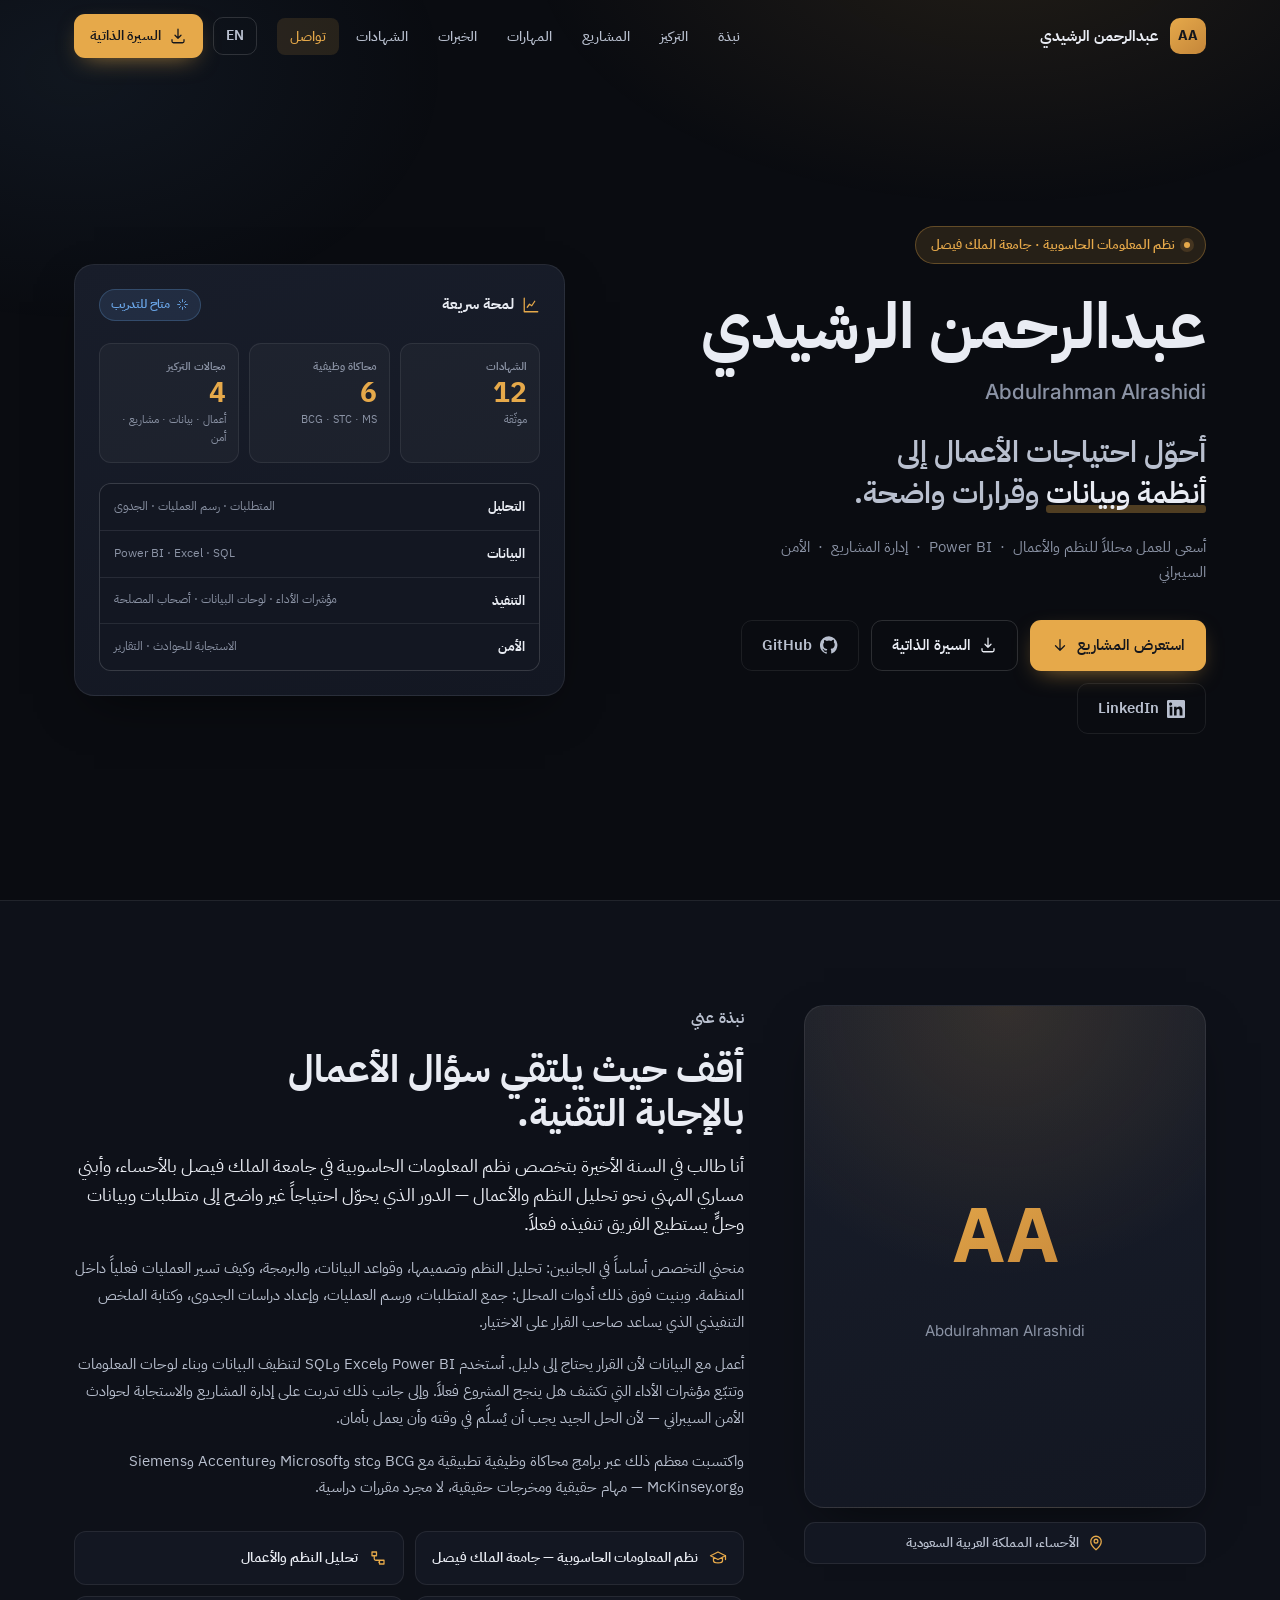
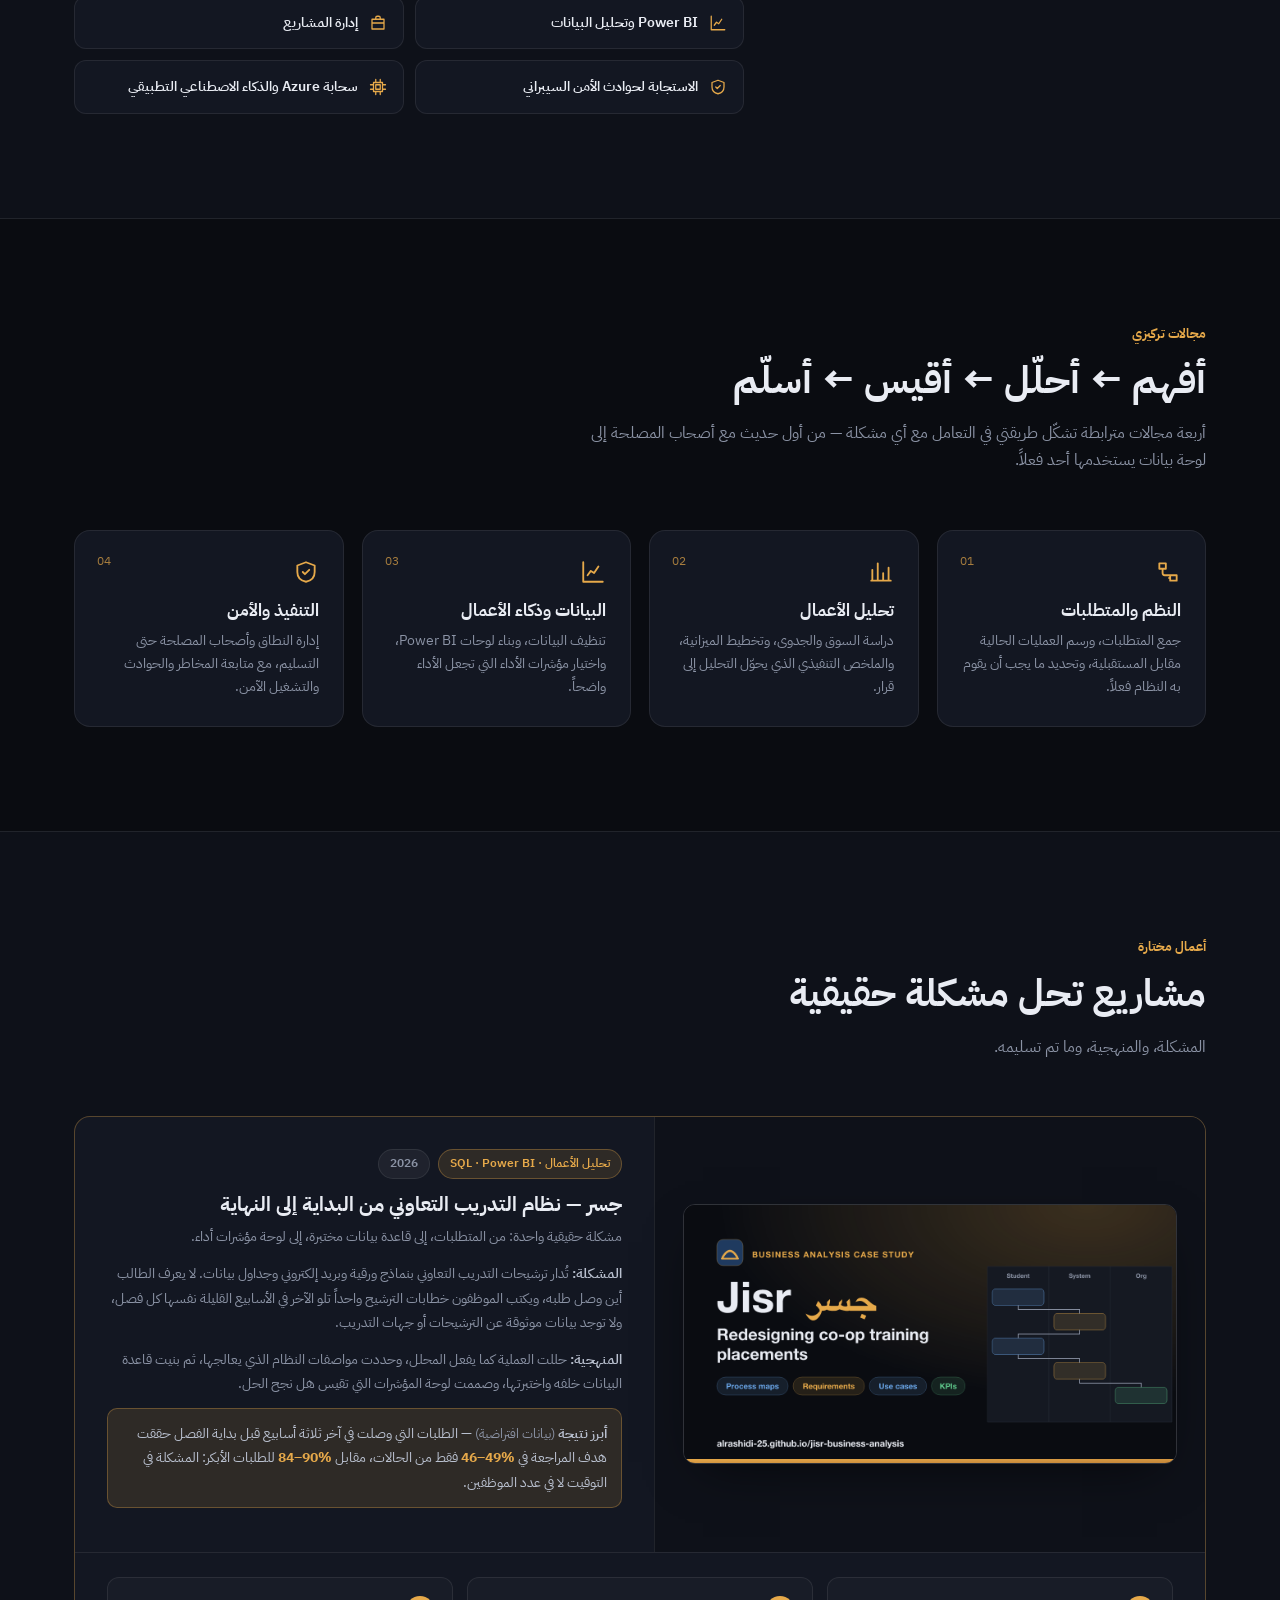
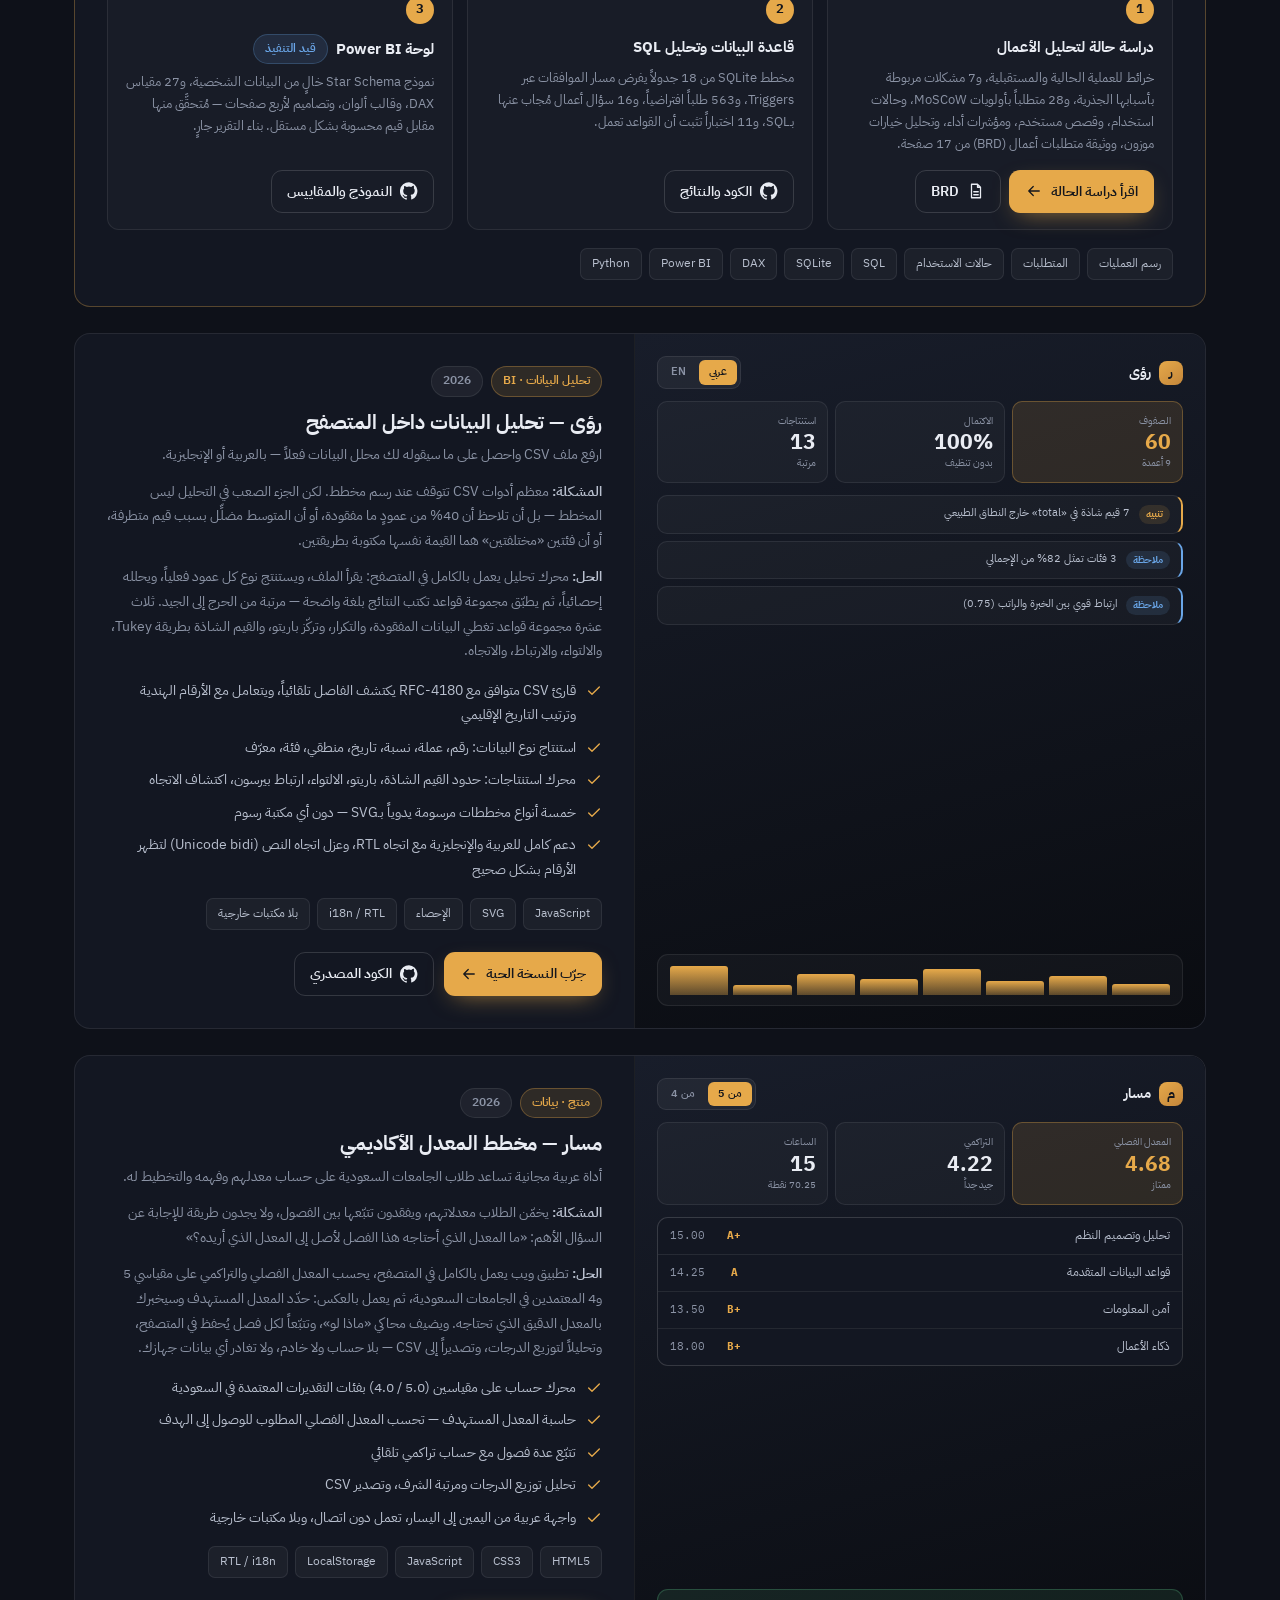
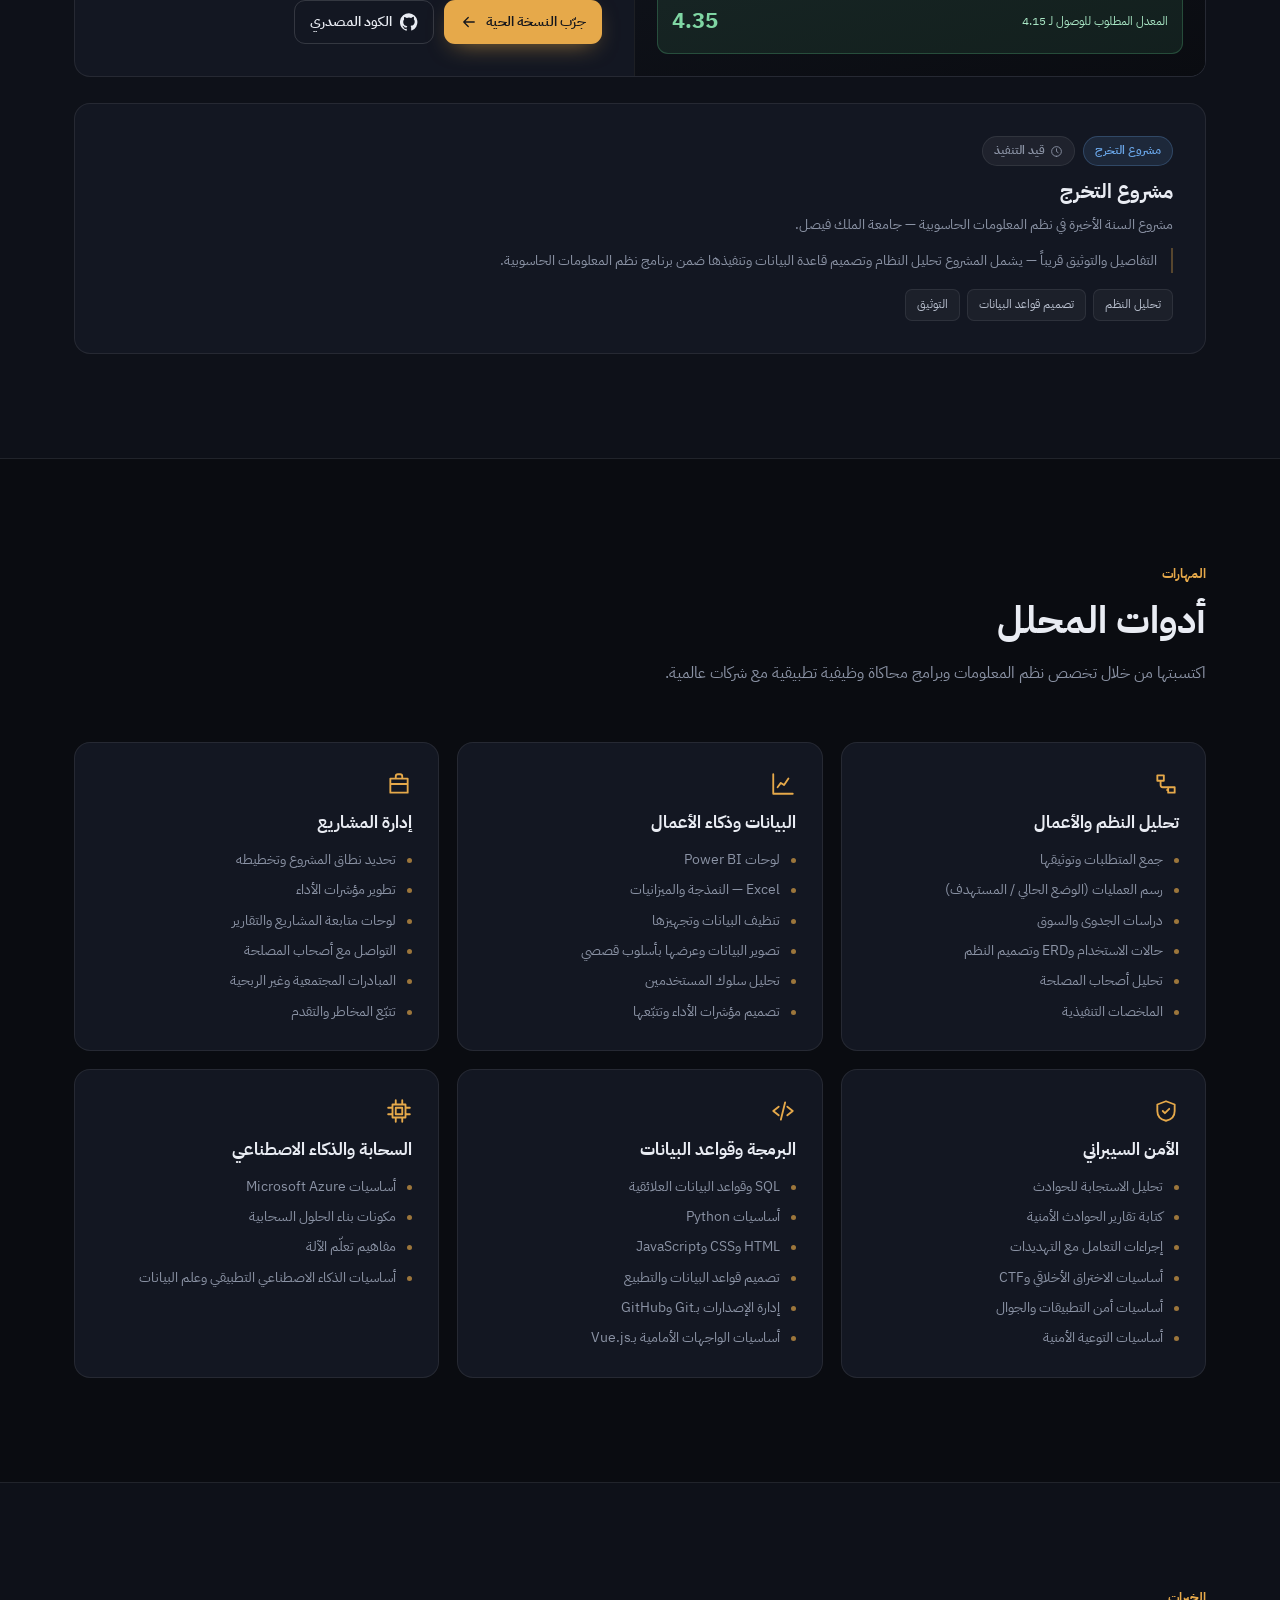
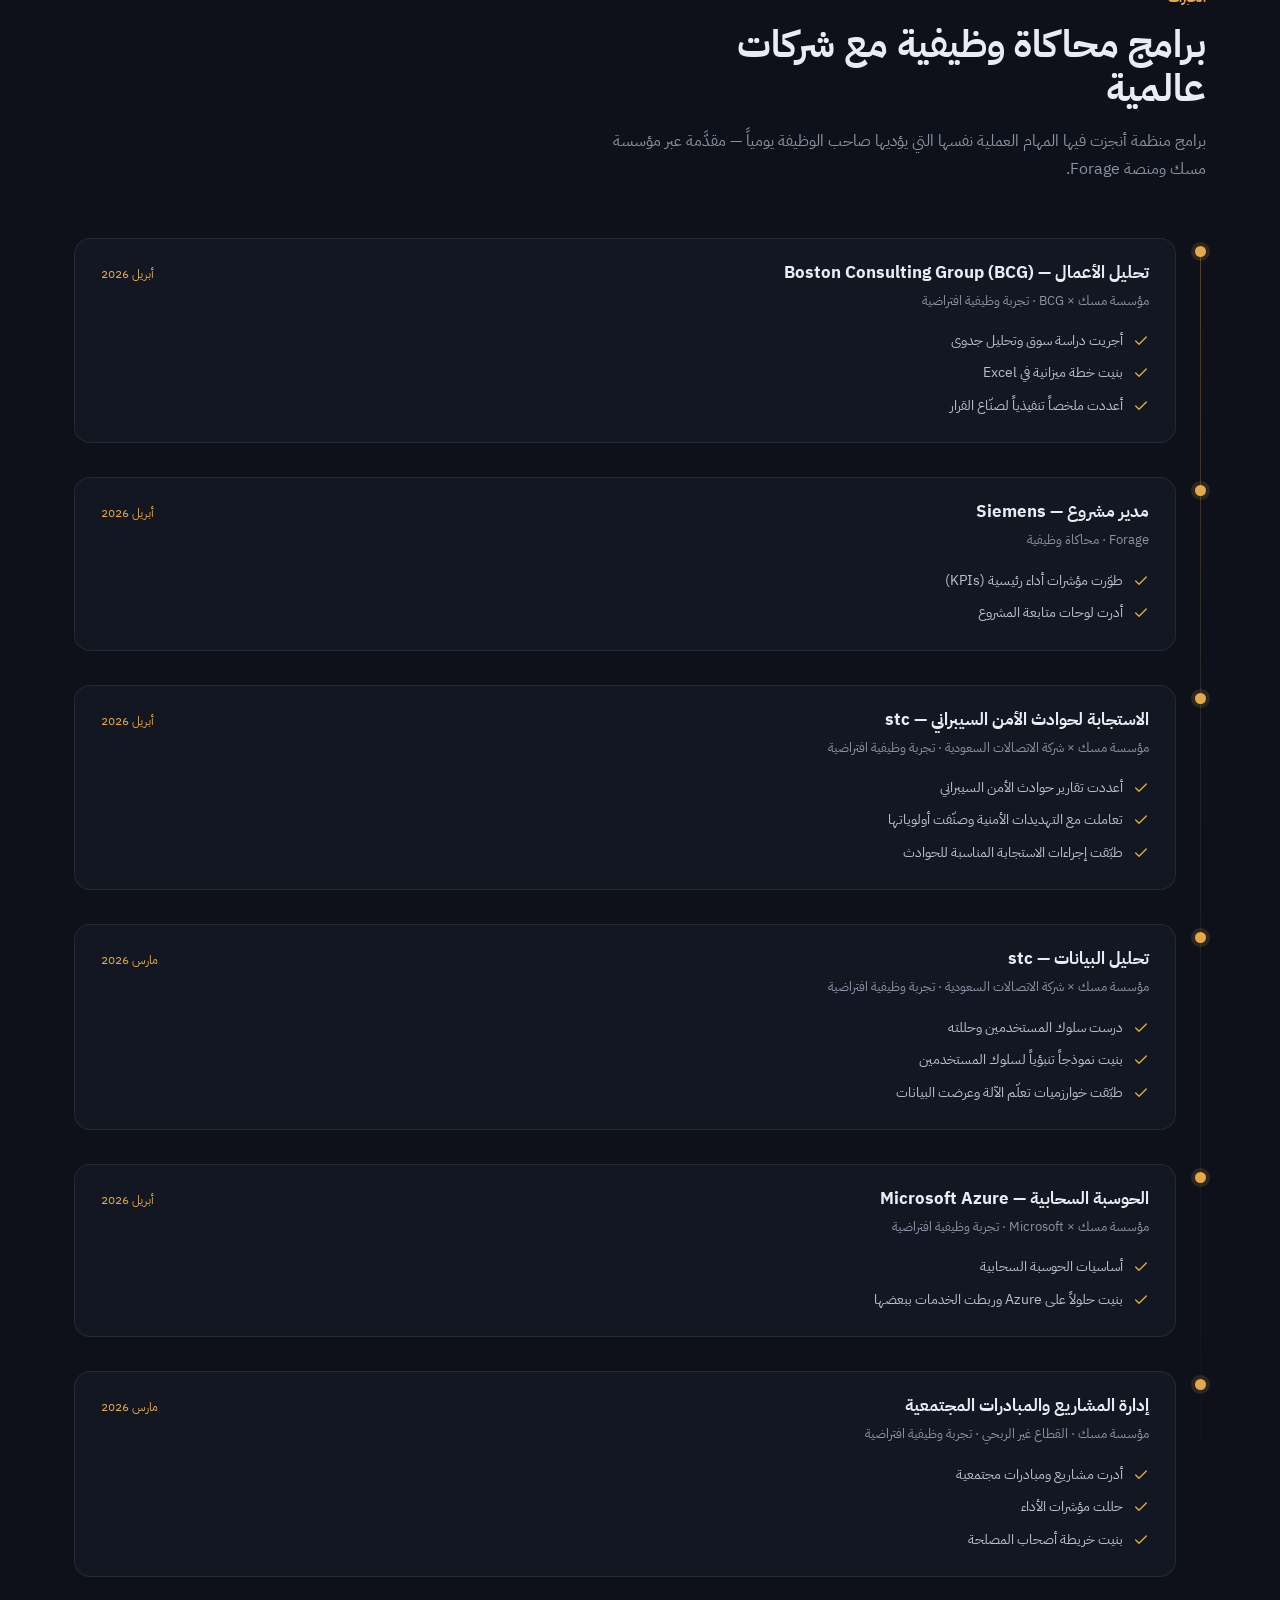
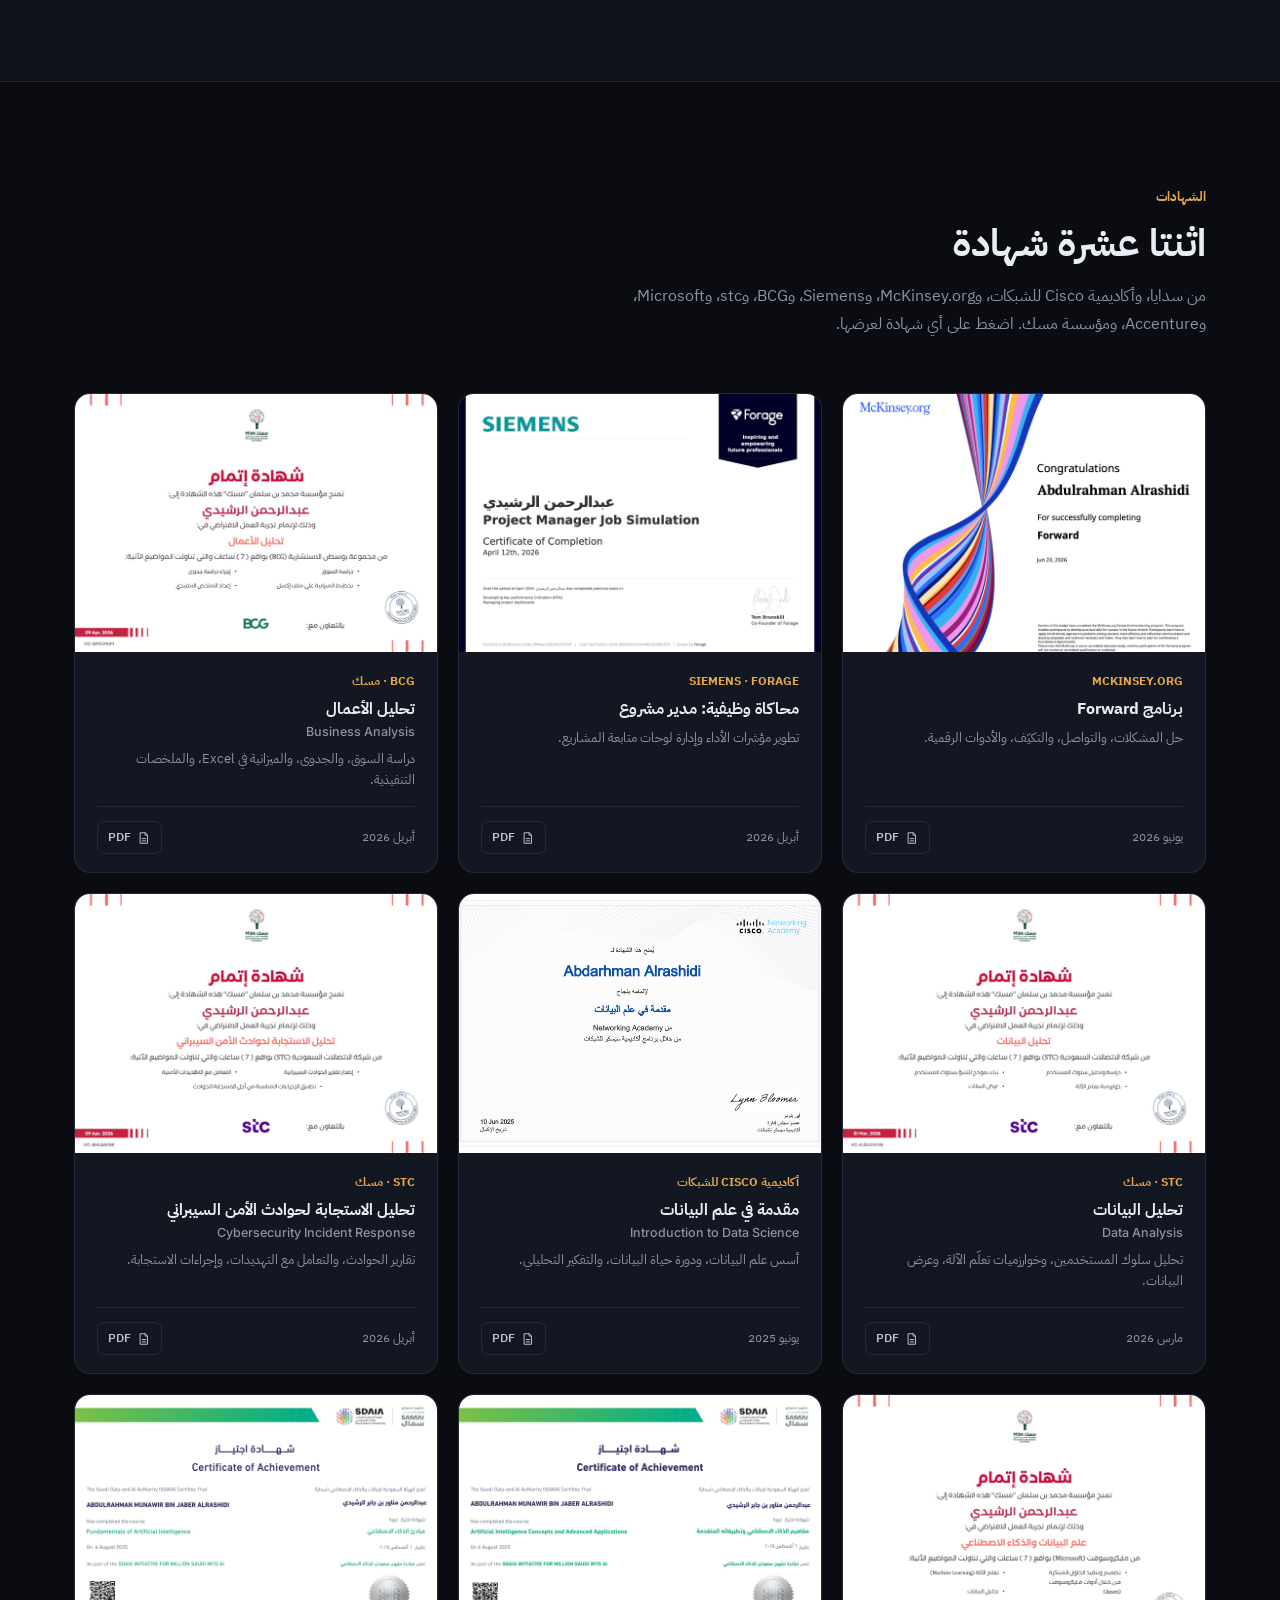
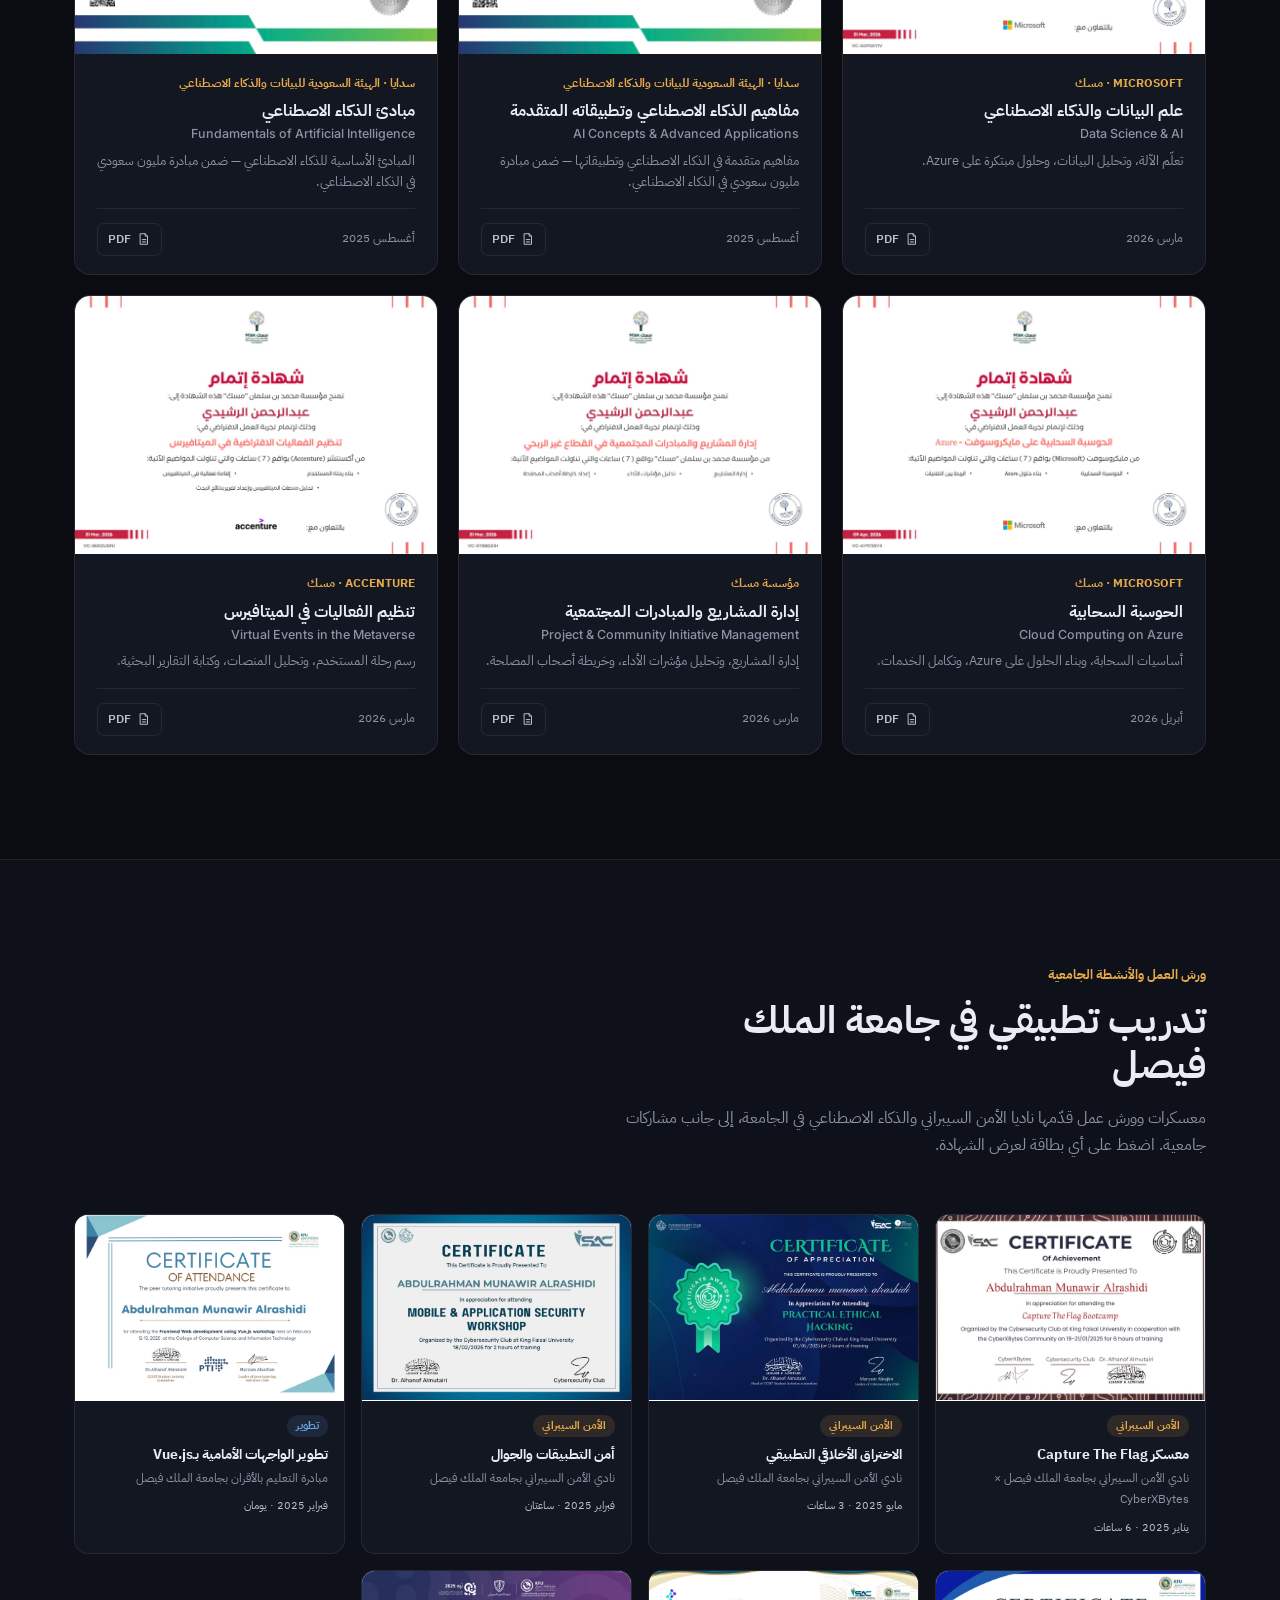
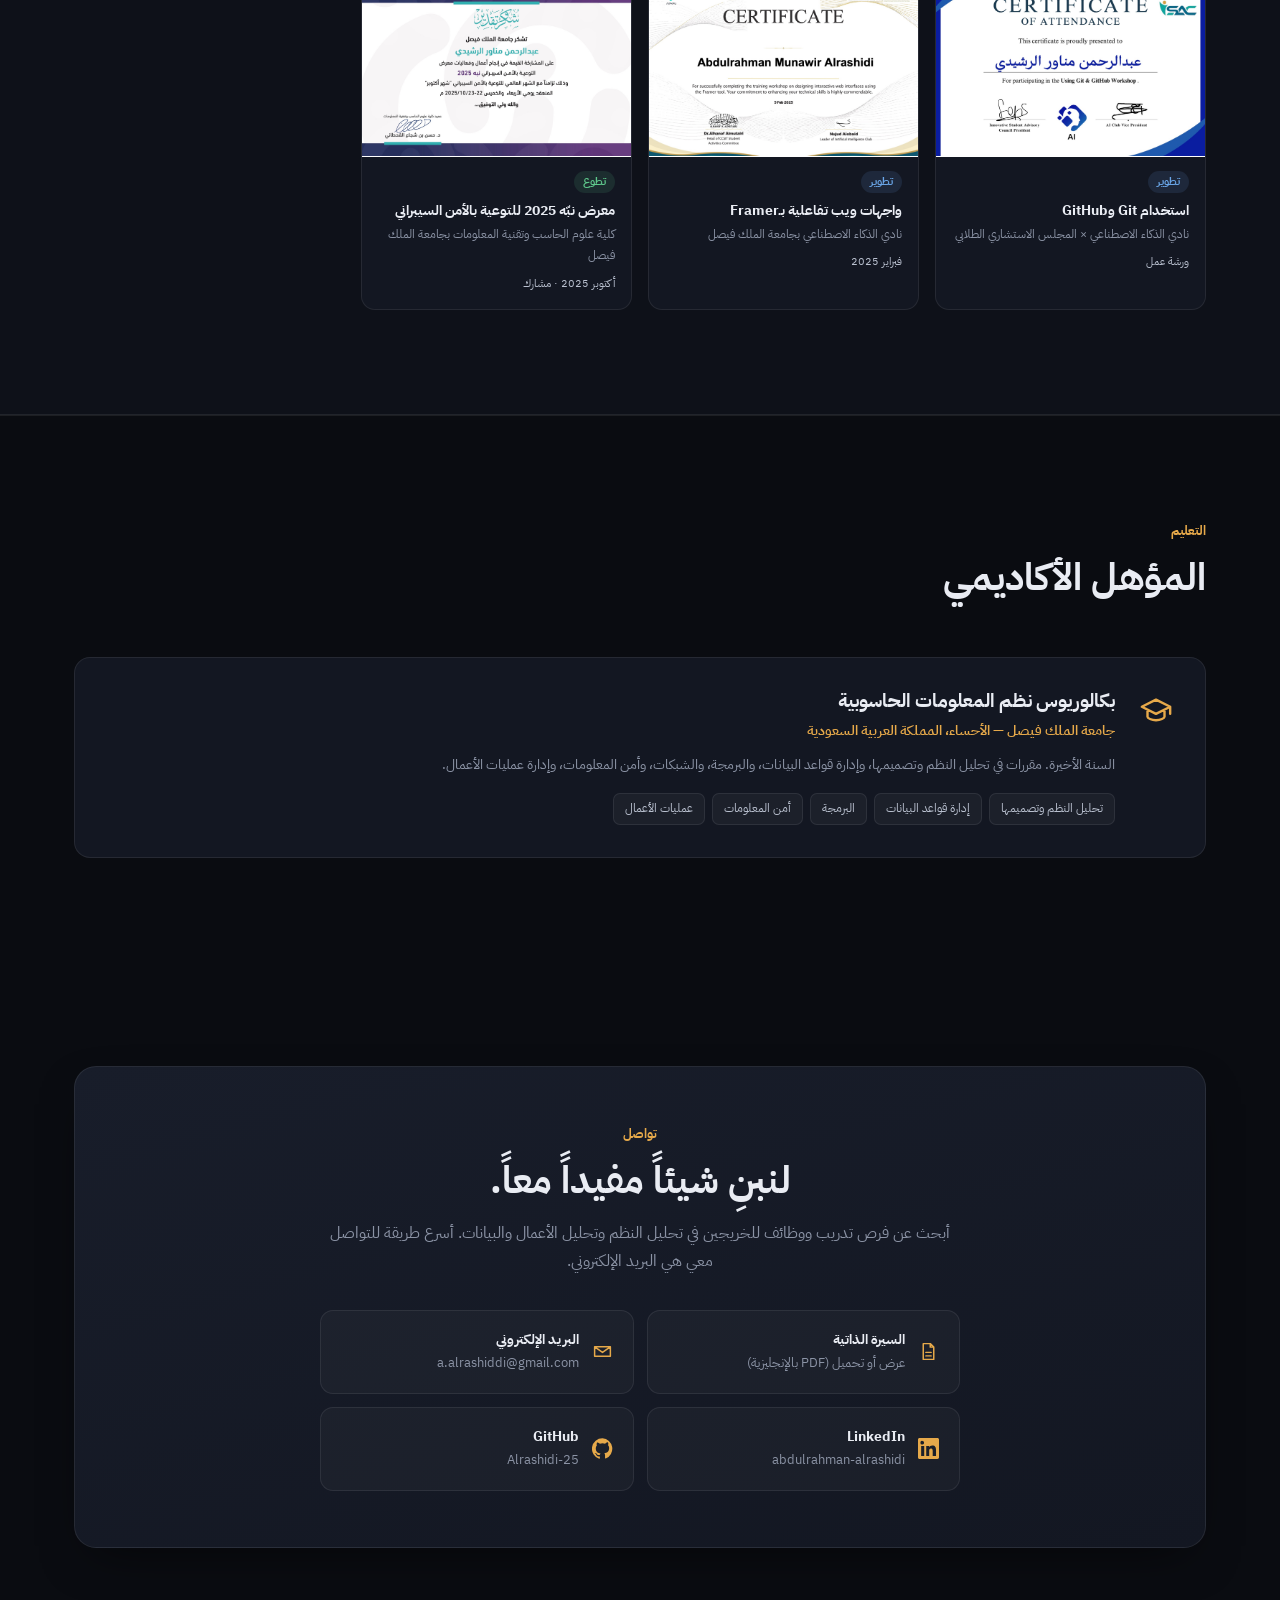
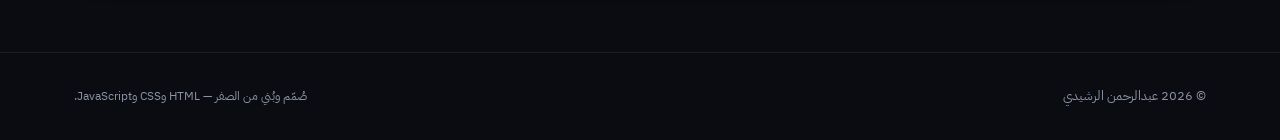
==== ar/index.html @ 9fff1237 "Add an Arabic version of the portfolio" ====
<!DOCTYPE html>
<html lang="ar" dir="rtl">
<head>
<meta charset="UTF-8">
<meta name="viewport" content="width=device-width, initial-scale=1.0">
<title>عبدالرحمن الرشيدي — محلل نظم وأعمال | Power BI وإدارة المشاريع</title>
<meta name="description" content="عبدالرحمن الرشيدي — طالب في السنة الأخيرة بتخصص نظم المعلومات الحاسوبية بجامعة الملك فيصل، يسعى للعمل محللاً للنظم والأعمال في مجالات المتطلبات وتحليل البيانات وPower BI وإدارة المشاريع والأمن السيبراني.">
<meta name="theme-color" content="#0a0c11">
<link rel="canonical" href="https://alrashidi-25.github.io/ar/">
<link rel="alternate" hreflang="en" href="https://alrashidi-25.github.io/">
<link rel="alternate" hreflang="ar" href="https://alrashidi-25.github.io/ar/">
<link rel="alternate" hreflang="x-default" href="https://alrashidi-25.github.io/">
<meta property="og:type" content="website">
<meta property="og:url" content="https://alrashidi-25.github.io/ar/">
<meta property="og:locale" content="ar_SA">
<meta property="og:site_name" content="عبدالرحمن الرشيدي">
<meta property="og:title" content="عبدالرحمن الرشيدي — محلل نظم وأعمال">
<meta property="og:description" content="أحوّل احتياجات الأعمال إلى أنظمة وبيانات وقرارات واضحة.">
<meta property="og:image" content="https://alrashidi-25.github.io/assets/og-image.png">
<meta property="og:image:width" content="1200">
<meta property="og:image:height" content="630">
<meta property="og:image:alt" content="Abdulrahman Alrashidi — Systems &amp; Business Analyst portfolio">
<meta name="twitter:card" content="summary_large_image">
<meta name="twitter:image" content="https://alrashidi-25.github.io/assets/og-image.png">
<link rel="icon" href="data:image/svg+xml,%3Csvg xmlns='http://www.w3.org/2000/svg' viewBox='0 0 64 64'%3E%3Crect width='64' height='64' rx='14' fill='%23e6a94a'/%3E%3Ctext x='32' y='43' font-family='Helvetica,Arial,sans-serif' font-size='28' font-weight='bold' fill='%2314161c' text-anchor='middle'%3EAA%3C/text%3E%3C/svg%3E">
<link rel="preconnect" href="https://fonts.googleapis.com">
<link rel="preconnect" href="https://fonts.gstatic.com" crossorigin>
<link href="https://fonts.googleapis.com/css2?family=IBM+Plex+Sans+Arabic:wght@400;500;600;700&family=Inter:wght@400;500;600&family=IBM+Plex+Mono:wght@500&display=swap" rel="stylesheet">
<script>document.documentElement.classList.add('js');</script>
<link rel="stylesheet" href="../style.css">
<link rel="stylesheet" href="../ar.css">
</head>
<body>

<a href="#main" class="skip-link">تخطَّ إلى المحتوى</a>

<!-- ============ ICONS ============ -->
<svg width="0" height="0" style="position:absolute" aria-hidden="true" focusable="false"><defs>
  <symbol id="i-github" viewBox="0 0 24 24"><path fill="currentColor" d="M12 .3a12 12 0 0 0-3.8 23.4c.6.1.8-.3.8-.6v-2c-3.3.7-4-1.6-4-1.6-.6-1.4-1.3-1.8-1.3-1.8-1.1-.7.1-.7.1-.7 1.2 0 1.8 1.2 1.8 1.2 1 1.8 2.8 1.3 3.5 1 .1-.8.4-1.3.7-1.6-2.7-.3-5.5-1.3-5.5-5.9 0-1.3.5-2.4 1.2-3.2 0-.4-.5-1.6.2-3.2 0 0 1-.3 3.3 1.2a11.5 11.5 0 0 1 6 0C17.3 4.7 18.3 5 18.3 5c.7 1.6.2 2.8.1 3.2.8.8 1.2 1.9 1.2 3.2 0 4.6-2.8 5.6-5.5 5.9.4.4.8 1.1.8 2.2v3.3c0 .3.2.7.8.6A12 12 0 0 0 12 .3"/></symbol>
  <symbol id="i-linkedin" viewBox="0 0 24 24"><path fill="currentColor" d="M20.4 20.5h-3.6v-5.6c0-1.3 0-3-1.9-3s-2.1 1.4-2.1 2.9v5.7H9.4V9h3.4v1.6h.1c.5-.9 1.6-1.9 3.4-1.9 3.6 0 4.3 2.4 4.3 5.5v6.3zM5.3 7.4a2.1 2.1 0 1 1 0-4.1 2.1 2.1 0 0 1 0 4.1zm1.8 13.1H3.6V9h3.5v11.5zM22.2 0H1.8C.8 0 0 .8 0 1.7v20.5C0 23.2.8 24 1.8 24h20.4c1 0 1.8-.8 1.8-1.7V1.7C24 .8 23.2 0 22.2 0z"/></symbol>
  <symbol id="i-mail" viewBox="0 0 24 24"><path fill="none" stroke="currentColor" stroke-width="1.7" stroke-linecap="round" stroke-linejoin="round" d="M3 6.5h18v11H3zM3.5 7l8.5 6 8.5-6"/></symbol>
  <symbol id="i-arrow-right" viewBox="0 0 24 24"><path fill="none" stroke="currentColor" stroke-width="1.7" stroke-linecap="round" stroke-linejoin="round" d="M5 12h14m-6-6 6 6-6 6"/></symbol>
  <symbol id="i-arrow-down" viewBox="0 0 24 24"><path fill="none" stroke="currentColor" stroke-width="1.7" stroke-linecap="round" stroke-linejoin="round" d="M12 5v14m0 0 6-6m-6 6-6-6"/></symbol>
  <symbol id="i-external" viewBox="0 0 24 24"><path fill="none" stroke="currentColor" stroke-width="1.7" stroke-linecap="round" stroke-linejoin="round" d="M14 5h5v5M19 5l-8 8M18 14v4a2 2 0 0 1-2 2H6a2 2 0 0 1-2-2V8a2 2 0 0 1 2-2h4"/></symbol>
  <symbol id="i-chart" viewBox="0 0 24 24"><path fill="none" stroke="currentColor" stroke-width="1.7" stroke-linecap="round" stroke-linejoin="round" d="M4 20V10m5 10V4m5 16v-7m5 7V8M3 20h18"/></symbol>
  <symbol id="i-bi" viewBox="0 0 24 24"><path fill="none" stroke="currentColor" stroke-width="1.7" stroke-linecap="round" stroke-linejoin="round" d="M3 3v18h18M7 15l3-4 3 2 4-6"/></symbol>
  <symbol id="i-database" viewBox="0 0 24 24"><path fill="none" stroke="currentColor" stroke-width="1.7" stroke-linecap="round" stroke-linejoin="round" d="M12 3c4.4 0 8 1.3 8 3s-3.6 3-8 3-8-1.3-8-3 3.6-3 8-3zM4 6v12c0 1.7 3.6 3 8 3s8-1.3 8-3V6M4 12c0 1.7 3.6 3 8 3s8-1.3 8-3"/></symbol>
  <symbol id="i-code" viewBox="0 0 24 24"><path fill="none" stroke="currentColor" stroke-width="1.7" stroke-linecap="round" stroke-linejoin="round" d="m8 8-5 4 5 4m8-8 5 4-5 4M14 4l-4 16"/></symbol>
  <symbol id="i-shield" viewBox="0 0 24 24"><path fill="none" stroke="currentColor" stroke-width="1.7" stroke-linecap="round" stroke-linejoin="round" d="M12 3l8 3v6c0 5-3.4 8.1-8 9-4.6-.9-8-4-8-9V6l8-3zM9 12l2 2 4-4"/></symbol>
  <symbol id="i-cpu" viewBox="0 0 24 24"><path fill="none" stroke="currentColor" stroke-width="1.7" stroke-linecap="round" stroke-linejoin="round" d="M6 6h12v12H6zM9 9h6v6H9zM9 2v3m6-3v3M9 19v3m6-3v3M2 9h3m-3 6h3m14-6h3m-3 6h3"/></symbol>
  <symbol id="i-flow" viewBox="0 0 24 24"><path fill="none" stroke="currentColor" stroke-width="1.7" stroke-linecap="round" stroke-linejoin="round" d="M4 4h6v5H4zM14 15h6v5h-6zM7 9v4a2 2 0 0 0 2 2h5M14 17.5h-1"/></symbol>
  <symbol id="i-briefcase" viewBox="0 0 24 24"><path fill="none" stroke="currentColor" stroke-width="1.7" stroke-linecap="round" stroke-linejoin="round" d="M4 7h16v13H4zM9 7V5a2 2 0 0 1 2-2h2a2 2 0 0 1 2 2v2M4 12h16"/></symbol>
  <symbol id="i-cap" viewBox="0 0 24 24"><path fill="none" stroke="currentColor" stroke-width="1.7" stroke-linecap="round" stroke-linejoin="round" d="m12 4 10 5-10 5L2 9l10-5zM6 11v5c0 1.1 2.7 2.5 6 2.5s6-1.4 6-2.5v-5M22 9v5"/></symbol>
  <symbol id="i-pin" viewBox="0 0 24 24"><path fill="none" stroke="currentColor" stroke-width="1.7" stroke-linecap="round" stroke-linejoin="round" d="M12 21s7-5.7 7-11a7 7 0 1 0-14 0c0 5.3 7 11 7 11zM12 12a2.5 2.5 0 1 0 0-5 2.5 2.5 0 0 0 0 5z"/></symbol>
  <symbol id="i-check" viewBox="0 0 24 24"><path fill="none" stroke="currentColor" stroke-width="2" stroke-linecap="round" stroke-linejoin="round" d="m4 12 5 5L20 6"/></symbol>
  <symbol id="i-spark" viewBox="0 0 24 24"><path fill="none" stroke="currentColor" stroke-width="1.7" stroke-linecap="round" stroke-linejoin="round" d="M12 3v4m0 10v4M3 12h4m10 0h4M6 6l2.5 2.5M15.5 15.5 18 18M18 6l-2.5 2.5M8.5 15.5 6 18"/></symbol>
  <symbol id="i-eye" viewBox="0 0 24 24"><path fill="none" stroke="currentColor" stroke-width="1.7" stroke-linecap="round" stroke-linejoin="round" d="M2 12s3.5-7 10-7 10 7 10 7-3.5 7-10 7-10-7-10-7zM12 15a3 3 0 1 0 0-6 3 3 0 0 0 0 6z"/></symbol>
  <symbol id="i-download" viewBox="0 0 24 24"><path fill="none" stroke="currentColor" stroke-width="1.7" stroke-linecap="round" stroke-linejoin="round" d="M12 3v12m0 0 4-4m-4 4-4-4M4 17v2a2 2 0 0 0 2 2h12a2 2 0 0 0 2-2v-2"/></symbol>
  <symbol id="i-doc" viewBox="0 0 24 24"><path fill="none" stroke="currentColor" stroke-width="1.7" stroke-linecap="round" stroke-linejoin="round" d="M6 3h8l4 4v14H6zM14 3v4h4M9 13h6M9 17h6"/></symbol>
  <symbol id="i-clock" viewBox="0 0 24 24"><path fill="none" stroke="currentColor" stroke-width="1.7" stroke-linecap="round" stroke-linejoin="round" d="M12 21a9 9 0 1 0 0-18 9 9 0 0 0 0 18zM12 7v5l3 2"/></symbol>
  <symbol id="i-menu" viewBox="0 0 24 24"><path fill="none" stroke="currentColor" stroke-width="1.8" stroke-linecap="round" d="M4 7h16M4 12h16M4 17h16"/></symbol>
  <symbol id="i-close" viewBox="0 0 24 24"><path fill="none" stroke="currentColor" stroke-width="1.8" stroke-linecap="round" d="M6 6l12 12M18 6 6 18"/></symbol>
</defs></svg>

<!-- ============ NAV ============ -->
<nav id="navbar" aria-label="القائمة الرئيسية">
  <div class="nav-inner">
    <a href="#hero" class="logo"><span class="logo-mark">AA</span><span class="logo-text">عبدالرحمن الرشيدي</span></a>
    <ul class="nav-links" id="nav-links">
      <li><a href="#about">نبذة</a></li>
      <li><a href="#focus">التركيز</a></li>
      <li><a href="#projects">المشاريع</a></li>
      <li><a href="#skills">المهارات</a></li>
      <li><a href="#experience">الخبرات</a></li>
      <li><a href="#certs">الشهادات</a></li>
      <li><a href="#contact">تواصل</a></li>
    </ul>
    <div class="nav-right">
      <a href="../" class="lang-switch" hreflang="en" lang="en" title="English version">EN</a>
      <a href="../assets/Abdulrahman_Alrashidi_CV.pdf" download class="btn btn-primary btn-sm nav-cta"><svg class="ic"><use href="#i-download"/></svg> السيرة الذاتية</a>
      <button class="menu-toggle" id="menu-toggle" aria-label="فتح القائمة" aria-expanded="false" aria-controls="nav-links"><svg class="ic"><use href="#i-menu"/></svg></button>
    </div>
  </div>
</nav>

<main id="main">

<!-- ============ HERO ============ -->
<section id="hero">
  <div class="container">
    <div class="hero-grid">
      <div class="hero-copy">
        <p class="eyebrow" data-reveal><span class="dot"></span> نظم المعلومات الحاسوبية · جامعة الملك فيصل</p>
        <h1 class="hero-name" data-reveal>عبدالرحمن الرشيدي</h1>
        <p class="hero-name-ar" data-reveal lang="en" dir="ltr">Abdulrahman Alrashidi</p>
        <h2 class="hero-headline" data-reveal>أحوّل احتياجات الأعمال إلى <span class="hl">أنظمة وبيانات</span> وقرارات واضحة.</h2>
        <p class="hero-subtitle" data-reveal>أسعى للعمل محللاً للنظم والأعمال &nbsp;·&nbsp; Power BI &nbsp;·&nbsp; إدارة المشاريع &nbsp;·&nbsp; الأمن السيبراني</p>
        <div class="hero-cta" data-reveal>
          <a href="#projects" class="btn btn-primary">استعرض المشاريع <svg class="ic"><use href="#i-arrow-down"/></svg></a>
          <a href="../assets/Abdulrahman_Alrashidi_CV.pdf" download class="btn btn-outline"><svg class="ic"><use href="#i-download"/></svg> السيرة الذاتية</a>
          <a href="https://github.com/Alrashidi-25" target="_blank" rel="noopener" class="btn btn-ghost"><svg class="ic"><use href="#i-github"/></svg> GitHub</a>
          <a href="https://www.linkedin.com/in/abdulrahman-alrashidi-9b9543249/" target="_blank" rel="noopener" class="btn btn-ghost"><svg class="ic"><use href="#i-linkedin"/></svg> LinkedIn</a>
        </div>
      </div>

      <div class="hero-visual" data-reveal aria-hidden="true">
        <div class="dash-card">
          <div class="dash-head">
            <span class="dash-title"><svg class="ic"><use href="#i-bi"/></svg> لمحة سريعة</span>
            <span class="dash-chip"><svg class="ic"><use href="#i-spark"/></svg> متاح للتدريب</span>
          </div>
          <div class="kpi-row">
            <div class="kpi"><span class="kpi-label">الشهادات</span><span class="kpi-num" data-count="12">0</span><span class="kpi-trend">موثّقة</span></div>
            <div class="kpi"><span class="kpi-label">محاكاة وظيفية</span><span class="kpi-num" data-count="6">0</span><span class="kpi-trend">BCG · STC · MS</span></div>
            <div class="kpi"><span class="kpi-label">مجالات التركيز</span><span class="kpi-num" data-count="4">0</span><span class="kpi-trend">أعمال · بيانات · مشاريع · أمن</span></div>
          </div>
          <div class="snap-map">
            <div class="snap-row"><span class="snap-cat">التحليل</span><span class="snap-tags">المتطلبات · رسم العمليات · الجدوى</span></div>
            <div class="snap-row"><span class="snap-cat">البيانات</span><span class="snap-tags">Power BI · Excel · SQL</span></div>
            <div class="snap-row"><span class="snap-cat">التنفيذ</span><span class="snap-tags">مؤشرات الأداء · لوحات البيانات · أصحاب المصلحة</span></div>
            <div class="snap-row"><span class="snap-cat">الأمن</span><span class="snap-tags">الاستجابة للحوادث · التقارير</span></div>
          </div>
        </div>
      </div>
    </div>
  </div>
</section>

<!-- ============ ABOUT ============ -->
<section id="about">
  <div class="container about-grid">
    <div class="about-media" data-reveal>
      <!-- To add a photo: drop it in assets/ then replace the block below with:
           <div class="about-photo"><img src="../assets/profile-photo.jpg" alt="Portrait of Abdulrahman Alrashidi" loading="lazy"></div> -->
      <div class="about-photo monogram" role="img" aria-label="عبدالرحمن الرشيدي">
        <span class="mono-initials">AA</span>
        <span class="mono-sub" lang="en" dir="ltr">Abdulrahman Alrashidi</span>
      </div>
      <div class="about-tag"><svg class="ic"><use href="#i-pin"/></svg> الأحساء، المملكة العربية السعودية</div>
    </div>

    <div class="about-body">
      <p class="section-eyebrow" data-reveal>نبذة عني</p>
      <h2 class="section-title" data-reveal>أقف حيث يلتقي سؤال الأعمال بالإجابة التقنية.</h2>
      <p class="lead" data-reveal>أنا طالب في السنة الأخيرة بتخصص نظم المعلومات الحاسوبية في جامعة الملك فيصل بالأحساء، وأبني مساري المهني نحو تحليل النظم والأعمال — الدور الذي يحوّل احتياجاً غير واضح إلى متطلبات وبيانات وحلٍّ يستطيع الفريق تنفيذه فعلاً.</p>
      <p data-reveal>منحني التخصص أساساً في الجانبين: تحليل النظم وتصميمها، وقواعد البيانات، والبرمجة، وكيف تسير العمليات فعلياً داخل المنظمة. وبنيت فوق ذلك أدوات المحلل: جمع المتطلبات، ورسم العمليات، وإعداد دراسات الجدوى، وكتابة الملخص التنفيذي الذي يساعد صاحب القرار على الاختيار.</p>
      <p data-reveal>أعمل مع البيانات لأن القرار يحتاج إلى دليل. أستخدم Power BI وExcel وSQL لتنظيف البيانات وبناء لوحات المعلومات وتتبّع مؤشرات الأداء التي تكشف هل ينجح المشروع فعلاً. وإلى جانب ذلك تدربت على إدارة المشاريع والاستجابة لحوادث الأمن السيبراني — لأن الحل الجيد يجب أن يُسلَّم في وقته وأن يعمل بأمان.</p>
      <p data-reveal>واكتسبت معظم ذلك عبر برامج محاكاة وظيفية تطبيقية مع BCG وstc وMicrosoft وAccenture وSiemens وMcKinsey.org — مهام حقيقية ومخرجات حقيقية، لا مجرد مقررات دراسية.</p>
      <div class="highlight-grid" data-reveal>
        <div class="hl-card"><svg class="ic"><use href="#i-cap"/></svg><span>نظم المعلومات الحاسوبية — جامعة الملك فيصل</span></div>
        <div class="hl-card"><svg class="ic"><use href="#i-flow"/></svg><span>تحليل النظم والأعمال</span></div>
        <div class="hl-card"><svg class="ic"><use href="#i-bi"/></svg><span>Power BI وتحليل البيانات</span></div>
        <div class="hl-card"><svg class="ic"><use href="#i-briefcase"/></svg><span>إدارة المشاريع</span></div>
        <div class="hl-card"><svg class="ic"><use href="#i-shield"/></svg><span>الاستجابة لحوادث الأمن السيبراني</span></div>
        <div class="hl-card"><svg class="ic"><use href="#i-cpu"/></svg><span>سحابة Azure والذكاء الاصطناعي التطبيقي</span></div>
      </div>
    </div>
  </div>
</section>

<!-- ============ FOCUS ============ -->
<section id="focus">
  <div class="container">
    <div class="section-head" data-reveal>
      <p class="section-eyebrow">مجالات تركيزي</p>
      <h2 class="section-title">أفهم ← أحلّل ← أقيس ← أسلّم</h2>
      <p class="section-intro">أربعة مجالات مترابطة تشكّل طريقتي في التعامل مع أي مشكلة — من أول حديث مع أصحاب المصلحة إلى لوحة بيانات يستخدمها أحد فعلاً.</p>
    </div>
    <ol class="journey-track">
      <li class="journey-step" data-reveal>
        <span class="journey-num">01</span>
        <svg class="ic journey-ic"><use href="#i-flow"/></svg>
        <h3>النظم والمتطلبات</h3>
        <p>جمع المتطلبات، ورسم العمليات الحالية مقابل المستقبلية، وتحديد ما يجب أن يقوم به النظام فعلاً.</p>
      </li>
      <li class="journey-step" data-reveal>
        <span class="journey-num">02</span>
        <svg class="ic journey-ic"><use href="#i-chart"/></svg>
        <h3>تحليل الأعمال</h3>
        <p>دراسة السوق والجدوى، وتخطيط الميزانية، والملخص التنفيذي الذي يحوّل التحليل إلى قرار.</p>
      </li>
      <li class="journey-step" data-reveal>
        <span class="journey-num">03</span>
        <svg class="ic journey-ic"><use href="#i-bi"/></svg>
        <h3>البيانات وذكاء الأعمال</h3>
        <p>تنظيف البيانات، وبناء لوحات Power BI، واختيار مؤشرات الأداء التي تجعل الأداء واضحاً.</p>
      </li>
      <li class="journey-step" data-reveal>
        <span class="journey-num">04</span>
        <svg class="ic journey-ic"><use href="#i-shield"/></svg>
        <h3>التنفيذ والأمن</h3>
        <p>إدارة النطاق وأصحاب المصلحة حتى التسليم، مع متابعة المخاطر والحوادث والتشغيل الآمن.</p>
      </li>
    </ol>
  </div>
</section>

<!-- ============ PROJECTS ============ -->
<section id="projects">
  <div class="container">
    <div class="section-head" data-reveal>
      <p class="section-eyebrow">أعمال مختارة</p>
      <h2 class="section-title">مشاريع تحل مشكلة حقيقية</h2>
      <p class="section-intro">المشكلة، والمنهجية، وما تم تسليمه.</p>
    </div>

    <div class="projects">

      <!-- Lead: Jisr (three-part project) -->
      <article class="project jisr" data-reveal>
        <div class="jisr-head">
          <a class="jisr-shot" href="https://alrashidi-25.github.io/jisr-business-analysis/" target="_blank" rel="noopener">
            <img src="../assets/projects/jisr.png" alt="دراسة حالة تحليل الأعمال لمشروع جسر" loading="lazy">
          </a>
          <div class="project-info">
            <div class="project-top">
              <span class="tag tag-primary">تحليل الأعمال · SQL · Power BI</span>
              <span class="tag">2026</span>
            </div>
            <h3>جسر — نظام التدريب التعاوني من البداية إلى النهاية</h3>
            <p class="project-sub">مشكلة حقيقية واحدة: من المتطلبات، إلى قاعدة بيانات مختبرة، إلى لوحة مؤشرات أداء.</p>
            <p><strong>المشكلة:</strong> تُدار ترشيحات التدريب التعاوني بنماذج ورقية وبريد إلكتروني وجداول بيانات. لا يعرف الطالب أين وصل طلبه، ويكتب الموظفون خطابات الترشيح واحداً تلو الآخر في الأسابيع القليلة نفسها كل فصل، ولا توجد بيانات موثوقة عن الترشيحات أو جهات التدريب.</p>
            <p><strong>المنهجية:</strong> حللت العملية كما يفعل المحلل، وحددت مواصفات النظام الذي يعالجها، ثم بنيت قاعدة البيانات خلفه واختبرتها، وصممت لوحة المؤشرات التي تقيس هل نجح الحل.</p>
            <p class="jisr-insight"><strong>أبرز نتيجة</strong> <span>(بيانات افتراضية)</span> — الطلبات التي وصلت في آخر ثلاثة أسابيع قبل بداية الفصل حققت هدف المراجعة في <b dir="ltr">46–49%</b> فقط من الحالات، مقابل <b dir="ltr">84–90%</b> للطلبات الأبكر: المشكلة في التوقيت لا في عدد الموظفين.</p>
          </div>
        </div>

        <ol class="jisr-parts">
          <li>
            <span class="jisr-num">1</span>
            <h4>دراسة حالة لتحليل الأعمال</h4>
            <p>خرائط للعملية الحالية والمستقبلية، و7 مشكلات مربوطة بأسبابها الجذرية، و28 متطلباً بأولويات MoSCoW، وحالات استخدام، وقصص مستخدم، ومؤشرات أداء، وتحليل خيارات موزون، ووثيقة متطلبات أعمال (BRD) من 17 صفحة.</p>
            <div class="jisr-links">
              <a href="https://alrashidi-25.github.io/jisr-business-analysis/" target="_blank" rel="noopener" class="btn btn-primary btn-sm">اقرأ دراسة الحالة <svg class="ic flip"><use href="#i-arrow-right"/></svg></a>
              <a href="https://alrashidi-25.github.io/jisr-business-analysis/docs/Jisr_BRD.pdf" target="_blank" rel="noopener" class="btn btn-outline btn-sm"><svg class="ic"><use href="#i-doc"/></svg> BRD</a>
            </div>
          </li>
          <li>
            <span class="jisr-num">2</span>
            <h4>قاعدة البيانات وتحليل SQL</h4>
            <p>مخطط SQLite من 18 جدولاً يفرض مسار الموافقات عبر Triggers، و563 طلباً افتراضياً، و16 سؤال أعمال مُجاب عنها بـSQL، و11 اختباراً تثبت أن القواعد تعمل.</p>
            <div class="jisr-links">
              <a href="https://github.com/Alrashidi-25/jisr-database" target="_blank" rel="noopener" class="btn btn-outline btn-sm"><svg class="ic"><use href="#i-github"/></svg> الكود والنتائج</a>
            </div>
          </li>
          <li>
            <span class="jisr-num">3</span>
            <h4>لوحة Power BI <span class="tag tag-accent">قيد التنفيذ</span></h4>
            <p>نموذج Star Schema خالٍ من البيانات الشخصية، و27 مقياس DAX، وقالب ألوان، وتصاميم لأربع صفحات — مُتحقَّق منها مقابل قيم محسوبة بشكل مستقل. بناء التقرير جارٍ.</p>
            <div class="jisr-links">
              <a href="https://github.com/Alrashidi-25/jisr-powerbi" target="_blank" rel="noopener" class="btn btn-outline btn-sm"><svg class="ic"><use href="#i-github"/></svg> النموذج والمقاييس</a>
            </div>
          </li>
        </ol>
        <div class="stack jisr-stack">
          <span class="chip">رسم العمليات</span><span class="chip">المتطلبات</span><span class="chip">حالات الاستخدام</span><span class="chip">SQL</span><span class="chip">SQLite</span><span class="chip">DAX</span><span class="chip">Power BI</span><span class="chip">Python</span>
        </div>
      </article>

      <!-- Featured: Ruaa -->
      <article class="project featured" data-reveal>
        <div class="project-preview">
          <div class="app-mock" lang="ar" dir="rtl" aria-hidden="true">
            <div class="mock-top">
              <span class="mock-brand"><span class="mock-logo">ر</span> رؤى</span>
              <span class="mock-scale"><b>عربي</b><i>EN</i></span>
            </div>
            <div class="mock-kpis">
              <div class="mock-kpi is-lead"><span>الصفوف</span><strong>60</strong><em>9 أعمدة</em></div>
              <div class="mock-kpi"><span>الاكتمال</span><strong>100%</strong><em>بدون تنظيف</em></div>
              <div class="mock-kpi"><span>استنتاجات</span><strong>13</strong><em>مرتبة</em></div>
            </div>
            <div class="mock-findings">
              <div class="mock-find is-warn"><b>تنبيه</b><span>7 قيم شاذة في «total» خارج النطاق الطبيعي</span></div>
              <div class="mock-find is-info"><b>ملاحظة</b><span>3 فئات تمثل 82% من الإجمالي</span></div>
              <div class="mock-find is-info"><b>ملاحظة</b><span>ارتباط قوي بين الخبرة والراتب (0.75)</span></div>
            </div>
            <div class="mock-spark" aria-hidden="true">
              <i style="height:38%"></i><i style="height:62%"></i><i style="height:45%"></i>
              <i style="height:88%"></i><i style="height:54%"></i><i style="height:71%"></i>
              <i style="height:33%"></i><i style="height:96%"></i>
            </div>
          </div>
        </div>
        <div class="project-info">
          <div class="project-top">
            <span class="tag tag-primary">تحليل البيانات · BI</span>
            <span class="tag">2026</span>
          </div>
          <h3>رؤى — تحليل البيانات داخل المتصفح</h3>
          <p class="project-sub">ارفع ملف CSV واحصل على ما سيقوله لك محلل البيانات فعلاً — بالعربية أو الإنجليزية.</p>
          <p><strong>المشكلة:</strong> معظم أدوات CSV تتوقف عند رسم مخطط. لكن الجزء الصعب في التحليل ليس المخطط — بل أن تلاحظ أن 40% من عمودٍ ما مفقودة، أو أن المتوسط مضلِّل بسبب قيم متطرفة، أو أن فئتين «مختلفتين» هما القيمة نفسها مكتوبة بطريقتين.</p>
          <p><strong>الحل:</strong> محرك تحليل يعمل بالكامل في المتصفح: يقرأ الملف، ويستنتج نوع كل عمود فعلياً، ويحلله إحصائياً، ثم يطبّق مجموعة قواعد تكتب النتائج بلغة واضحة — مرتبة من الحرج إلى الجيد. ثلاث عشرة مجموعة قواعد تغطي البيانات المفقودة، والتكرار، وتركّز باريتو، والقيم الشاذة بطريقة Tukey، والالتواء، والارتباط، والاتجاه.</p>
          <ul class="bullets">
            <li><svg class="ic"><use href="#i-check"/></svg> قارئ CSV متوافق مع RFC-4180 يكتشف الفاصل تلقائياً، ويتعامل مع الأرقام الهندية وترتيب التاريخ الإقليمي</li>
            <li><svg class="ic"><use href="#i-check"/></svg> استنتاج نوع البيانات: رقم، عملة، نسبة، تاريخ، منطقي، فئة، معرّف</li>
            <li><svg class="ic"><use href="#i-check"/></svg> محرك استنتاجات: حدود القيم الشاذة، باريتو، الالتواء، ارتباط بيرسون، اكتشاف الاتجاه</li>
            <li><svg class="ic"><use href="#i-check"/></svg> خمسة أنواع مخططات مرسومة يدوياً بـSVG — دون أي مكتبة رسوم</li>
            <li><svg class="ic"><use href="#i-check"/></svg> دعم كامل للعربية والإنجليزية مع اتجاه RTL، وعزل اتجاه النص (Unicode bidi) لتظهر الأرقام بشكل صحيح</li>
          </ul>
          <div class="stack">
            <span class="chip">JavaScript</span><span class="chip">SVG</span><span class="chip">الإحصاء</span><span class="chip">i18n / RTL</span><span class="chip">بلا مكتبات خارجية</span>
          </div>
          <div class="project-links">
            <a href="https://alrashidi-25.github.io/ruaa/" target="_blank" rel="noopener" class="btn btn-primary btn-sm">جرّب النسخة الحية <svg class="ic flip"><use href="#i-arrow-right"/></svg></a>
            <a href="https://github.com/Alrashidi-25/ruaa" target="_blank" rel="noopener" class="btn btn-outline btn-sm"><svg class="ic"><use href="#i-github"/></svg> الكود المصدري</a>
          </div>
        </div>
      </article>

      <!-- Featured: Masar -->
      <article class="project featured" data-reveal>
        <div class="project-preview">
          <div class="app-mock" lang="ar" dir="rtl" aria-hidden="true">
            <div class="mock-top">
              <span class="mock-brand"><span class="mock-logo">م</span> مسار</span>
              <span class="mock-scale"><b>من 5</b><i>من 4</i></span>
            </div>
            <div class="mock-kpis">
              <div class="mock-kpi is-lead"><span>المعدل الفصلي</span><strong>4.68</strong><em>ممتاز</em></div>
              <div class="mock-kpi"><span>التراكمي</span><strong>4.22</strong><em>جيد جداً</em></div>
              <div class="mock-kpi"><span>الساعات</span><strong>15</strong><em>70.25 نقطة</em></div>
            </div>
            <div class="mock-rows">
              <div class="mock-row"><span>تحليل وتصميم النظم</span><b>A+</b><i>15.00</i></div>
              <div class="mock-row"><span>قواعد البيانات المتقدمة</span><b>A</b><i>14.25</i></div>
              <div class="mock-row"><span>أمن المعلومات</span><b>B+</b><i>13.50</i></div>
              <div class="mock-row"><span>ذكاء الأعمال</span><b>B+</b><i>18.00</i></div>
            </div>
            <div class="mock-target">
              <span>المعدل المطلوب للوصول لـ 4.15</span>
              <strong>4.35</strong>
            </div>
          </div>
        </div>
        <div class="project-info">
          <div class="project-top">
            <span class="tag tag-primary">منتج · بيانات</span>
            <span class="tag">2026</span>
          </div>
          <h3>مسار — مخطط المعدل الأكاديمي</h3>
          <p class="project-sub">أداة عربية مجانية تساعد طلاب الجامعات السعودية على حساب معدلهم وفهمه والتخطيط له.</p>
          <p><strong>المشكلة:</strong> يخمّن الطلاب معدلاتهم، ويفقدون تتبّعها بين الفصول، ولا يجدون طريقة للإجابة عن السؤال الأهم: «ما المعدل الذي أحتاجه هذا الفصل لأصل إلى المعدل الذي أريده؟»</p>
          <p><strong>الحل:</strong> تطبيق ويب يعمل بالكامل في المتصفح، يحسب المعدل الفصلي والتراكمي على مقياسي 5 و4 المعتمدين في الجامعات السعودية، ثم يعمل بالعكس: حدّد المعدل المستهدف وسيخبرك بالمعدل الدقيق الذي تحتاجه. ويضيف محاكي «ماذا لو»، وتتبّعاً لكل فصل يُحفظ في المتصفح، وتحليلاً لتوزيع الدرجات، وتصديراً إلى CSV — بلا حساب ولا خادم، ولا تغادر أي بيانات جهازك.</p>
          <ul class="bullets">
            <li><svg class="ic"><use href="#i-check"/></svg> محرك حساب على مقياسين (5.0 / 4.0) بفئات التقديرات المعتمدة في السعودية</li>
            <li><svg class="ic"><use href="#i-check"/></svg> حاسبة المعدل المستهدف — تحسب المعدل الفصلي المطلوب للوصول إلى الهدف</li>
            <li><svg class="ic"><use href="#i-check"/></svg> تتبّع عدة فصول مع حساب تراكمي تلقائي</li>
            <li><svg class="ic"><use href="#i-check"/></svg> تحليل توزيع الدرجات ومرتبة الشرف، وتصدير CSV</li>
            <li><svg class="ic"><use href="#i-check"/></svg> واجهة عربية من اليمين إلى اليسار، تعمل دون اتصال، وبلا مكتبات خارجية</li>
          </ul>
          <div class="stack">
            <span class="chip">HTML5</span><span class="chip">CSS3</span><span class="chip">JavaScript</span><span class="chip">LocalStorage</span><span class="chip">RTL / i18n</span>
          </div>
          <div class="project-links">
            <a href="https://alrashidi-25.github.io/masar/" target="_blank" rel="noopener" class="btn btn-primary btn-sm">جرّب النسخة الحية <svg class="ic flip"><use href="#i-arrow-right"/></svg></a>
            <a href="https://github.com/Alrashidi-25/masar" target="_blank" rel="noopener" class="btn btn-outline btn-sm"><svg class="ic"><use href="#i-github"/></svg> الكود المصدري</a>
          </div>
        </div>
      </article>

      <!-- Graduation project -->
      <article class="project" data-reveal>
        <div class="project-info">
          <div class="project-top">
            <span class="tag tag-accent">مشروع التخرج</span>
            <span class="tag"><svg class="ic"><use href="#i-clock"/></svg> قيد التنفيذ</span>
          </div>
          <h3>مشروع التخرج</h3>
          <p class="project-sub">مشروع السنة الأخيرة في نظم المعلومات الحاسوبية — جامعة الملك فيصل.</p>
          <p class="placeholder-note">
            <!-- ↓ Replace this paragraph with your graduation project: title, the problem it solves,
                 your role, the tools you used, and what you delivered. Then add a screenshot to
                 assets/ and a project-preview block like the one in the card above. -->
            التفاصيل والتوثيق قريباً — يشمل المشروع تحليل النظام وتصميم قاعدة البيانات وتنفيذها ضمن برنامج نظم المعلومات الحاسوبية.
          </p>
          <div class="stack">
            <span class="chip">تحليل النظم</span><span class="chip">تصميم قواعد البيانات</span><span class="chip">التوثيق</span>
          </div>
        </div>
      </article>

    </div>
  </div>
</section>

<!-- ============ SKILLS ============ -->
<section id="skills">
  <div class="container">
    <div class="section-head" data-reveal>
      <p class="section-eyebrow">المهارات</p>
      <h2 class="section-title">أدوات المحلل</h2>
      <p class="section-intro">اكتسبتها من خلال تخصص نظم المعلومات وبرامج محاكاة وظيفية تطبيقية مع شركات عالمية.</p>
    </div>
    <div class="skills-grid">
      <div class="skill-card" data-reveal>
        <svg class="ic skill-ic"><use href="#i-flow"/></svg>
        <h3>تحليل النظم والأعمال</h3>
        <ul>
          <li>جمع المتطلبات وتوثيقها</li>
          <li>رسم العمليات (الوضع الحالي / المستهدف)</li>
          <li>دراسات الجدوى والسوق</li>
          <li>حالات الاستخدام وERD وتصميم النظم</li>
          <li>تحليل أصحاب المصلحة</li>
          <li>الملخصات التنفيذية</li>
        </ul>
      </div>
      <div class="skill-card" data-reveal>
        <svg class="ic skill-ic"><use href="#i-bi"/></svg>
        <h3>البيانات وذكاء الأعمال</h3>
        <ul>
          <li>لوحات Power BI</li>
          <li>Excel — النمذجة والميزانيات</li>
          <li>تنظيف البيانات وتجهيزها</li>
          <li>تصوير البيانات وعرضها بأسلوب قصصي</li>
          <li>تحليل سلوك المستخدمين</li>
          <li>تصميم مؤشرات الأداء وتتبّعها</li>
        </ul>
      </div>
      <div class="skill-card" data-reveal>
        <svg class="ic skill-ic"><use href="#i-briefcase"/></svg>
        <h3>إدارة المشاريع</h3>
        <ul>
          <li>تحديد نطاق المشروع وتخطيطه</li>
          <li>تطوير مؤشرات الأداء</li>
          <li>لوحات متابعة المشاريع والتقارير</li>
          <li>التواصل مع أصحاب المصلحة</li>
          <li>المبادرات المجتمعية وغير الربحية</li>
          <li>تتبّع المخاطر والتقدم</li>
        </ul>
      </div>
      <div class="skill-card" data-reveal>
        <svg class="ic skill-ic"><use href="#i-shield"/></svg>
        <h3>الأمن السيبراني</h3>
        <ul>
          <li>تحليل الاستجابة للحوادث</li>
          <li>كتابة تقارير الحوادث الأمنية</li>
          <li>إجراءات التعامل مع التهديدات</li>
          <li>أساسيات الاختراق الأخلاقي وCTF</li>
          <li>أساسيات أمن التطبيقات والجوال</li>
          <li>أساسيات التوعية الأمنية</li>
        </ul>
      </div>
      <div class="skill-card" data-reveal>
        <svg class="ic skill-ic"><use href="#i-code"/></svg>
        <h3>البرمجة وقواعد البيانات</h3>
        <ul>
          <li>SQL وقواعد البيانات العلائقية</li>
          <li>أساسيات Python</li>
          <li>HTML وCSS وJavaScript</li>
          <li>تصميم قواعد البيانات والتطبيع</li>
          <li>إدارة الإصدارات بـGit وGitHub</li>
          <li>أساسيات الواجهات الأمامية بـVue.js</li>
        </ul>
      </div>
      <div class="skill-card" data-reveal>
        <svg class="ic skill-ic"><use href="#i-cpu"/></svg>
        <h3>السحابة والذكاء الاصطناعي</h3>
        <ul>
          <li>أساسيات Microsoft Azure</li>
          <li>مكونات بناء الحلول السحابية</li>
          <li>مفاهيم تعلّم الآلة</li>
          <li>أساسيات الذكاء الاصطناعي التطبيقي وعلم البيانات</li>
        </ul>
      </div>
    </div>
  </div>
</section>

<!-- ============ EXPERIENCE ============ -->
<section id="experience">
  <div class="container">
    <div class="section-head" data-reveal>
      <p class="section-eyebrow">الخبرات</p>
      <h2 class="section-title">برامج محاكاة وظيفية مع شركات عالمية</h2>
      <p class="section-intro">برامج منظمة أنجزت فيها المهام العملية نفسها التي يؤديها صاحب الوظيفة يومياً — مقدَّمة عبر مؤسسة مسك ومنصة Forage.</p>
    </div>

    <ol class="timeline">
      <li class="tl-item" data-reveal>
        <div class="tl-marker"></div>
        <div class="tl-body">
          <div class="tl-head"><h3>تحليل الأعمال — Boston Consulting Group (BCG)</h3><span class="tl-date">أبريل 2026</span></div>
          <p class="tl-org">مؤسسة مسك × BCG · تجربة وظيفية افتراضية</p>
          <ul class="bullets">
            <li><svg class="ic"><use href="#i-check"/></svg> أجريت دراسة سوق وتحليل جدوى</li>
            <li><svg class="ic"><use href="#i-check"/></svg> بنيت خطة ميزانية في Excel</li>
            <li><svg class="ic"><use href="#i-check"/></svg> أعددت ملخصاً تنفيذياً لصنّاع القرار</li>
          </ul>
        </div>
      </li>

      <li class="tl-item" data-reveal>
        <div class="tl-marker"></div>
        <div class="tl-body">
          <div class="tl-head"><h3>مدير مشروع — Siemens</h3><span class="tl-date">أبريل 2026</span></div>
          <p class="tl-org">Forage · محاكاة وظيفية</p>
          <ul class="bullets">
            <li><svg class="ic"><use href="#i-check"/></svg> طوّرت مؤشرات أداء رئيسية (KPIs)</li>
            <li><svg class="ic"><use href="#i-check"/></svg> أدرت لوحات متابعة المشروع</li>
          </ul>
        </div>
      </li>

      <li class="tl-item" data-reveal>
        <div class="tl-marker"></div>
        <div class="tl-body">
          <div class="tl-head"><h3>الاستجابة لحوادث الأمن السيبراني — stc</h3><span class="tl-date">أبريل 2026</span></div>
          <p class="tl-org">مؤسسة مسك × شركة الاتصالات السعودية · تجربة وظيفية افتراضية</p>
          <ul class="bullets">
            <li><svg class="ic"><use href="#i-check"/></svg> أعددت تقارير حوادث الأمن السيبراني</li>
            <li><svg class="ic"><use href="#i-check"/></svg> تعاملت مع التهديدات الأمنية وصنّفت أولوياتها</li>
            <li><svg class="ic"><use href="#i-check"/></svg> طبّقت إجراءات الاستجابة المناسبة للحوادث</li>
          </ul>
        </div>
      </li>

      <li class="tl-item" data-reveal>
        <div class="tl-marker"></div>
        <div class="tl-body">
          <div class="tl-head"><h3>تحليل البيانات — stc</h3><span class="tl-date">مارس 2026</span></div>
          <p class="tl-org">مؤسسة مسك × شركة الاتصالات السعودية · تجربة وظيفية افتراضية</p>
          <ul class="bullets">
            <li><svg class="ic"><use href="#i-check"/></svg> درست سلوك المستخدمين وحللته</li>
            <li><svg class="ic"><use href="#i-check"/></svg> بنيت نموذجاً تنبؤياً لسلوك المستخدمين</li>
            <li><svg class="ic"><use href="#i-check"/></svg> طبّقت خوارزميات تعلّم الآلة وعرضت البيانات</li>
          </ul>
        </div>
      </li>

      <li class="tl-item" data-reveal>
        <div class="tl-marker"></div>
        <div class="tl-body">
          <div class="tl-head"><h3>الحوسبة السحابية — Microsoft Azure</h3><span class="tl-date">أبريل 2026</span></div>
          <p class="tl-org">مؤسسة مسك × Microsoft · تجربة وظيفية افتراضية</p>
          <ul class="bullets">
            <li><svg class="ic"><use href="#i-check"/></svg> أساسيات الحوسبة السحابية</li>
            <li><svg class="ic"><use href="#i-check"/></svg> بنيت حلولاً على Azure وربطت الخدمات ببعضها</li>
          </ul>
        </div>
      </li>

      <li class="tl-item" data-reveal>
        <div class="tl-marker"></div>
        <div class="tl-body">
          <div class="tl-head"><h3>إدارة المشاريع والمبادرات المجتمعية</h3><span class="tl-date">مارس 2026</span></div>
          <p class="tl-org">مؤسسة مسك · القطاع غير الربحي · تجربة وظيفية افتراضية</p>
          <ul class="bullets">
            <li><svg class="ic"><use href="#i-check"/></svg> أدرت مشاريع ومبادرات مجتمعية</li>
            <li><svg class="ic"><use href="#i-check"/></svg> حللت مؤشرات الأداء</li>
            <li><svg class="ic"><use href="#i-check"/></svg> بنيت خريطة أصحاب المصلحة</li>
          </ul>
        </div>
      </li>
    </ol>
  </div>
</section>

<!-- ============ CERTIFICATIONS ============ -->
<section id="certs">
  <div class="container">
    <div class="section-head" data-reveal>
      <p class="section-eyebrow">الشهادات</p>
      <h2 class="section-title">اثنتا عشرة شهادة</h2>
      <p class="section-intro">من سدايا، وأكاديمية Cisco للشبكات، وMcKinsey.org، وSiemens، وBCG، وstc، وMicrosoft، وAccenture، ومؤسسة مسك. اضغط على أي شهادة لعرضها.</p>
    </div>

    <div class="cert-grid">

      <article class="cert" data-reveal>
        <button type="button" class="cert-shot" data-cert="../assets/certs/mckinsey-forward.jpg" aria-label="عرض شهادة McKinsey.org Forward">
          <img src="../assets/certs/mckinsey-forward.jpg" alt="شهادة برنامج Forward" loading="lazy">
          <span class="shot-zoom"><svg class="ic"><use href="#i-eye"/></svg> عرض</span>
        </button>
        <div class="cert-body">
          <span class="cert-issuer">McKinsey.org</span>
          <h3>برنامج Forward</h3>
          <p>حل المشكلات، والتواصل، والتكيّف، والأدوات الرقمية.</p>
          <div class="cert-foot"><span class="cert-date">يونيو 2026</span><a href="../assets/certs/pdf/mckinsey-forward.pdf" target="_blank" rel="noopener" class="cert-pdf"><svg class="ic"><use href="#i-doc"/></svg> PDF</a></div>
        </div>
      </article>

      <article class="cert" data-reveal>
        <button type="button" class="cert-shot" data-cert="../assets/certs/siemens-project-manager.jpg" aria-label="عرض شهادة Siemens Project Manager">
          <img src="../assets/certs/siemens-project-manager.jpg" alt="شهادة محاكاة وظيفية: مدير مشروع" loading="lazy">
          <span class="shot-zoom"><svg class="ic"><use href="#i-eye"/></svg> عرض</span>
        </button>
        <div class="cert-body">
          <span class="cert-issuer">Siemens · Forage</span>
          <h3>محاكاة وظيفية: مدير مشروع</h3>
          <p>تطوير مؤشرات الأداء وإدارة لوحات متابعة المشاريع.</p>
          <div class="cert-foot"><span class="cert-date">أبريل 2026</span><a href="../assets/certs/pdf/siemens-project-manager.pdf" target="_blank" rel="noopener" class="cert-pdf"><svg class="ic"><use href="#i-doc"/></svg> PDF</a></div>
        </div>
      </article>

      <article class="cert" data-reveal>
        <button type="button" class="cert-shot" data-cert="../assets/certs/misk-bcg-business-analysis.jpg" aria-label="عرض شهادة BCG Business Analysis">
          <img src="../assets/certs/misk-bcg-business-analysis.jpg" alt="شهادة تحليل الأعمال" loading="lazy">
          <span class="shot-zoom"><svg class="ic"><use href="#i-eye"/></svg> عرض</span>
        </button>
        <div class="cert-body">
          <span class="cert-issuer">BCG · مسك</span>
          <h3>تحليل الأعمال <span class="ar" lang="en" dir="ltr">Business Analysis</span></h3>
          <p>دراسة السوق، والجدوى، والميزانية في Excel، والملخصات التنفيذية.</p>
          <div class="cert-foot"><span class="cert-date">أبريل 2026</span><a href="../assets/certs/pdf/misk-bcg-business-analysis.pdf" target="_blank" rel="noopener" class="cert-pdf"><svg class="ic"><use href="#i-doc"/></svg> PDF</a></div>
        </div>
      </article>

      <article class="cert" data-reveal>
        <button type="button" class="cert-shot" data-cert="../assets/certs/misk-stc-data-analysis.jpg" aria-label="عرض شهادة stc Data Analysis">
          <img src="../assets/certs/misk-stc-data-analysis.jpg" alt="شهادة تحليل البيانات" loading="lazy">
          <span class="shot-zoom"><svg class="ic"><use href="#i-eye"/></svg> عرض</span>
        </button>
        <div class="cert-body">
          <span class="cert-issuer">stc · مسك</span>
          <h3>تحليل البيانات <span class="ar" lang="en" dir="ltr">Data Analysis</span></h3>
          <p>تحليل سلوك المستخدمين، وخوارزميات تعلّم الآلة، وعرض البيانات.</p>
          <div class="cert-foot"><span class="cert-date">مارس 2026</span><a href="../assets/certs/pdf/misk-stc-data-analysis.pdf" target="_blank" rel="noopener" class="cert-pdf"><svg class="ic"><use href="#i-doc"/></svg> PDF</a></div>
        </div>
      </article>

      <article class="cert" data-reveal>
        <button type="button" class="cert-shot" data-cert="../assets/certs/cisco-intro-data-science.jpg" aria-label="عرض شهادة Cisco Introduction to Data Science">
          <img src="../assets/certs/cisco-intro-data-science.jpg" alt="شهادة مقدمة في علم البيانات" loading="lazy">
          <span class="shot-zoom"><svg class="ic"><use href="#i-eye"/></svg> عرض</span>
        </button>
        <div class="cert-body">
          <span class="cert-issuer">أكاديمية Cisco للشبكات</span>
          <h3>مقدمة في علم البيانات <span class="ar" lang="en" dir="ltr">Introduction to Data Science</span></h3>
          <p>أسس علم البيانات، ودورة حياة البيانات، والتفكير التحليلي.</p>
          <div class="cert-foot"><span class="cert-date">يونيو 2025</span><a href="../assets/certs/pdf/cisco-intro-data-science.pdf" target="_blank" rel="noopener" class="cert-pdf"><svg class="ic"><use href="#i-doc"/></svg> PDF</a></div>
        </div>
      </article>

      <article class="cert" data-reveal>
        <button type="button" class="cert-shot" data-cert="../assets/certs/misk-stc-cyber-incident-response.jpg" aria-label="عرض شهادة stc Cybersecurity Incident Response">
          <img src="../assets/certs/misk-stc-cyber-incident-response.jpg" alt="شهادة تحليل الاستجابة لحوادث الأمن السيبراني" loading="lazy">
          <span class="shot-zoom"><svg class="ic"><use href="#i-eye"/></svg> عرض</span>
        </button>
        <div class="cert-body">
          <span class="cert-issuer">stc · مسك</span>
          <h3>تحليل الاستجابة لحوادث الأمن السيبراني <span class="ar" lang="en" dir="ltr">Cybersecurity Incident Response</span></h3>
          <p>تقارير الحوادث، والتعامل مع التهديدات، وإجراءات الاستجابة.</p>
          <div class="cert-foot"><span class="cert-date">أبريل 2026</span><a href="../assets/certs/pdf/misk-stc-cyber-incident-response.pdf" target="_blank" rel="noopener" class="cert-pdf"><svg class="ic"><use href="#i-doc"/></svg> PDF</a></div>
        </div>
      </article>

      <article class="cert" data-reveal>
        <button type="button" class="cert-shot" data-cert="../assets/certs/misk-microsoft-data-science-ai.jpg" aria-label="عرض شهادة Microsoft Data Science and AI">
          <img src="../assets/certs/misk-microsoft-data-science-ai.jpg" alt="شهادة علم البيانات والذكاء الاصطناعي" loading="lazy">
          <span class="shot-zoom"><svg class="ic"><use href="#i-eye"/></svg> عرض</span>
        </button>
        <div class="cert-body">
          <span class="cert-issuer">Microsoft · مسك</span>
          <h3>علم البيانات والذكاء الاصطناعي <span class="ar" lang="en" dir="ltr">Data Science &amp; AI</span></h3>
          <p>تعلّم الآلة، وتحليل البيانات، وحلول مبتكرة على Azure.</p>
          <div class="cert-foot"><span class="cert-date">مارس 2026</span><a href="../assets/certs/pdf/misk-microsoft-data-science-ai.pdf" target="_blank" rel="noopener" class="cert-pdf"><svg class="ic"><use href="#i-doc"/></svg> PDF</a></div>
        </div>
      </article>

      <article class="cert" data-reveal>
        <button type="button" class="cert-shot" data-cert="../assets/certs/sdaia-ai-advanced-applications.jpg" aria-label="عرض شهادة SDAIA AI Concepts and Advanced Applications">
          <img src="../assets/certs/sdaia-ai-advanced-applications.jpg" alt="شهادة مفاهيم الذكاء الاصطناعي وتطبيقاته المتقدمة" loading="lazy">
          <span class="shot-zoom"><svg class="ic"><use href="#i-eye"/></svg> عرض</span>
        </button>
        <div class="cert-body">
          <span class="cert-issuer">سدايا · الهيئة السعودية للبيانات والذكاء الاصطناعي</span>
          <h3>مفاهيم الذكاء الاصطناعي وتطبيقاته المتقدمة <span class="ar" lang="en" dir="ltr">AI Concepts &amp; Advanced Applications</span></h3>
          <p>مفاهيم متقدمة في الذكاء الاصطناعي وتطبيقاتها — ضمن مبادرة مليون سعودي في الذكاء الاصطناعي.</p>
          <div class="cert-foot"><span class="cert-date">أغسطس 2025</span><a href="../assets/certs/pdf/sdaia-ai-advanced-applications.pdf" target="_blank" rel="noopener" class="cert-pdf"><svg class="ic"><use href="#i-doc"/></svg> PDF</a></div>
        </div>
      </article>

      <article class="cert" data-reveal>
        <button type="button" class="cert-shot" data-cert="../assets/certs/sdaia-ai-fundamentals.jpg" aria-label="عرض شهادة SDAIA Fundamentals of Artificial Intelligence">
          <img src="../assets/certs/sdaia-ai-fundamentals.jpg" alt="شهادة مبادئ الذكاء الاصطناعي" loading="lazy">
          <span class="shot-zoom"><svg class="ic"><use href="#i-eye"/></svg> عرض</span>
        </button>
        <div class="cert-body">
          <span class="cert-issuer">سدايا · الهيئة السعودية للبيانات والذكاء الاصطناعي</span>
          <h3>مبادئ الذكاء الاصطناعي <span class="ar" lang="en" dir="ltr">Fundamentals of Artificial Intelligence</span></h3>
          <p>المبادئ الأساسية للذكاء الاصطناعي — ضمن مبادرة مليون سعودي في الذكاء الاصطناعي.</p>
          <div class="cert-foot"><span class="cert-date">أغسطس 2025</span><a href="../assets/certs/pdf/sdaia-ai-fundamentals.pdf" target="_blank" rel="noopener" class="cert-pdf"><svg class="ic"><use href="#i-doc"/></svg> PDF</a></div>
        </div>
      </article>

      <article class="cert" data-reveal>
        <button type="button" class="cert-shot" data-cert="../assets/certs/misk-microsoft-azure-cloud.jpg" aria-label="عرض شهادة Microsoft Azure Cloud Computing">
          <img src="../assets/certs/misk-microsoft-azure-cloud.jpg" alt="شهادة الحوسبة السحابية" loading="lazy">
          <span class="shot-zoom"><svg class="ic"><use href="#i-eye"/></svg> عرض</span>
        </button>
        <div class="cert-body">
          <span class="cert-issuer">Microsoft · مسك</span>
          <h3>الحوسبة السحابية <span class="ar" lang="en" dir="ltr">Cloud Computing on Azure</span></h3>
          <p>أساسيات السحابة، وبناء الحلول على Azure، وتكامل الخدمات.</p>
          <div class="cert-foot"><span class="cert-date">أبريل 2026</span><a href="../assets/certs/pdf/misk-microsoft-azure-cloud.pdf" target="_blank" rel="noopener" class="cert-pdf"><svg class="ic"><use href="#i-doc"/></svg> PDF</a></div>
        </div>
      </article>

      <article class="cert" data-reveal>
        <button type="button" class="cert-shot" data-cert="../assets/certs/misk-project-management.jpg" aria-label="عرض شهادة Project Management">
          <img src="../assets/certs/misk-project-management.jpg" alt="شهادة إدارة المشاريع والمبادرات المجتمعية" loading="lazy">
          <span class="shot-zoom"><svg class="ic"><use href="#i-eye"/></svg> عرض</span>
        </button>
        <div class="cert-body">
          <span class="cert-issuer">مؤسسة مسك</span>
          <h3>إدارة المشاريع والمبادرات المجتمعية <span class="ar" lang="en" dir="ltr">Project &amp; Community Initiative Management</span></h3>
          <p>إدارة المشاريع، وتحليل مؤشرات الأداء، وخريطة أصحاب المصلحة.</p>
          <div class="cert-foot"><span class="cert-date">مارس 2026</span><a href="../assets/certs/pdf/misk-project-management.pdf" target="_blank" rel="noopener" class="cert-pdf"><svg class="ic"><use href="#i-doc"/></svg> PDF</a></div>
        </div>
      </article>

      <article class="cert" data-reveal>
        <button type="button" class="cert-shot" data-cert="../assets/certs/misk-accenture-metaverse.jpg" aria-label="عرض شهادة Accenture Metaverse Events">
          <img src="../assets/certs/misk-accenture-metaverse.jpg" alt="شهادة تنظيم الفعاليات في الميتافيرس" loading="lazy">
          <span class="shot-zoom"><svg class="ic"><use href="#i-eye"/></svg> عرض</span>
        </button>
        <div class="cert-body">
          <span class="cert-issuer">Accenture · مسك</span>
          <h3>تنظيم الفعاليات في الميتافيرس <span class="ar" lang="en" dir="ltr">Virtual Events in the Metaverse</span></h3>
          <p>رسم رحلة المستخدم، وتحليل المنصات، وكتابة التقارير البحثية.</p>
          <div class="cert-foot"><span class="cert-date">مارس 2026</span><a href="../assets/certs/pdf/misk-accenture-metaverse.pdf" target="_blank" rel="noopener" class="cert-pdf"><svg class="ic"><use href="#i-doc"/></svg> PDF</a></div>
        </div>
      </article>

    </div>
  </div>
</section>

<!-- ============ WORKSHOPS ============ -->
<section id="workshops">
  <div class="container">
    <div class="section-head" data-reveal>
      <p class="section-eyebrow">ورش العمل والأنشطة الجامعية</p>
      <h2 class="section-title">تدريب تطبيقي في جامعة الملك فيصل</h2>
      <p class="section-intro">معسكرات وورش عمل قدّمها ناديا الأمن السيبراني والذكاء الاصطناعي في الجامعة، إلى جانب مشاركات جامعية. اضغط على أي بطاقة لعرض الشهادة.</p>
    </div>

    <div class="ws-grid">
      <button type="button" class="ws" data-cert="../assets/certs/workshops/kfu-ctf-bootcamp.jpg" data-reveal>
        <img src="../assets/certs/workshops/kfu-ctf-bootcamp.jpg" alt="شهادة معسكر Capture The Flag" loading="lazy">
        <span class="ws-body">
          <span class="ws-tag">الأمن السيبراني</span>
          <strong>معسكر Capture The Flag</strong>
          <span class="ws-org">نادي الأمن السيبراني بجامعة الملك فيصل × CyberXBytes</span>
          <span class="ws-meta">يناير 2025 · 6 ساعات</span>
        </span>
      </button>

      <button type="button" class="ws" data-cert="../assets/certs/workshops/kfu-practical-ethical-hacking.jpg" data-reveal>
        <img src="../assets/certs/workshops/kfu-practical-ethical-hacking.jpg" alt="شهادة الاختراق الأخلاقي التطبيقي" loading="lazy">
        <span class="ws-body">
          <span class="ws-tag">الأمن السيبراني</span>
          <strong>الاختراق الأخلاقي التطبيقي</strong>
          <span class="ws-org">نادي الأمن السيبراني بجامعة الملك فيصل</span>
          <span class="ws-meta">مايو 2025 · 3 ساعات</span>
        </span>
      </button>

      <button type="button" class="ws" data-cert="../assets/certs/workshops/kfu-mobile-app-security.jpg" data-reveal>
        <img src="../assets/certs/workshops/kfu-mobile-app-security.jpg" alt="شهادة أمن التطبيقات والجوال" loading="lazy">
        <span class="ws-body">
          <span class="ws-tag">الأمن السيبراني</span>
          <strong>أمن التطبيقات والجوال</strong>
          <span class="ws-org">نادي الأمن السيبراني بجامعة الملك فيصل</span>
          <span class="ws-meta">فبراير 2025 · ساعتان</span>
        </span>
      </button>

      <button type="button" class="ws" data-cert="../assets/certs/workshops/kfu-vuejs-frontend.jpg" data-reveal>
        <img src="../assets/certs/workshops/kfu-vuejs-frontend.jpg" alt="شهادة تطوير الواجهات الأمامية بـVue.js" loading="lazy">
        <span class="ws-body">
          <span class="ws-tag ws-tag-blue">تطوير</span>
          <strong>تطوير الواجهات الأمامية بـVue.js</strong>
          <span class="ws-org">مبادرة التعليم بالأقران بجامعة الملك فيصل</span>
          <span class="ws-meta">فبراير 2025 · يومان</span>
        </span>
      </button>

      <button type="button" class="ws" data-cert="../assets/certs/workshops/kfu-git-github.jpg" data-reveal>
        <img src="../assets/certs/workshops/kfu-git-github.jpg" alt="شهادة استخدام Git وGitHub" loading="lazy">
        <span class="ws-body">
          <span class="ws-tag ws-tag-blue">تطوير</span>
          <strong>استخدام Git وGitHub</strong>
          <span class="ws-org">نادي الذكاء الاصطناعي × المجلس الاستشاري الطلابي</span>
          <span class="ws-meta">ورشة عمل</span>
        </span>
      </button>

      <button type="button" class="ws" data-cert="../assets/certs/workshops/kfu-framer-web-interfaces.jpg" data-reveal>
        <img src="../assets/certs/workshops/kfu-framer-web-interfaces.jpg" alt="شهادة واجهات ويب تفاعلية بـFramer" loading="lazy">
        <span class="ws-body">
          <span class="ws-tag ws-tag-blue">تطوير</span>
          <strong>واجهات ويب تفاعلية بـFramer</strong>
          <span class="ws-org">نادي الذكاء الاصطناعي بجامعة الملك فيصل</span>
          <span class="ws-meta">فبراير 2025</span>
        </span>
      </button>

      <button type="button" class="ws" data-cert="../assets/certs/workshops/kfu-nabbih-2025.jpg" data-reveal>
        <img src="../assets/certs/workshops/kfu-nabbih-2025.jpg" alt="شهادة معرض نبّه 2025 للتوعية بالأمن السيبراني" loading="lazy">
        <span class="ws-body">
          <span class="ws-tag ws-tag-green">تطوع</span>
          <strong>معرض نبّه 2025 للتوعية بالأمن السيبراني</strong>
          <span class="ws-org">كلية علوم الحاسب وتقنية المعلومات بجامعة الملك فيصل</span>
          <span class="ws-meta">أكتوبر 2025 · مشارك</span>
        </span>
      </button>
    </div>
  </div>
</section>

<!-- ============ EDUCATION ============ -->
<section id="education">
  <div class="container">
    <div class="section-head" data-reveal>
      <p class="section-eyebrow">التعليم</p>
      <h2 class="section-title">المؤهل الأكاديمي</h2>
    </div>
    <div class="edu-card" data-reveal>
      <svg class="ic edu-ic"><use href="#i-cap"/></svg>
      <div class="edu-body">
        <h3>بكالوريوس نظم المعلومات الحاسوبية</h3>
        <p class="edu-school">جامعة الملك فيصل — الأحساء، المملكة العربية السعودية</p>
        <p class="edu-note">السنة الأخيرة. مقررات في تحليل النظم وتصميمها، وإدارة قواعد البيانات، والبرمجة، والشبكات، وأمن المعلومات، وإدارة عمليات الأعمال.</p>
        <div class="stack">
          <span class="chip">تحليل النظم وتصميمها</span><span class="chip">إدارة قواعد البيانات</span><span class="chip">البرمجة</span><span class="chip">أمن المعلومات</span><span class="chip">عمليات الأعمال</span>
        </div>
      </div>
    </div>
  </div>
</section>

<!-- ============ CONTACT ============ -->
<section id="contact">
  <div class="container">
    <div class="contact-card" data-reveal>
      <p class="section-eyebrow">تواصل</p>
      <h2 class="section-title">لنبنِ شيئاً مفيداً معاً.</h2>
      <p class="section-intro">أبحث عن فرص تدريب ووظائف للخريجين في تحليل النظم وتحليل الأعمال والبيانات. أسرع طريقة للتواصل معي هي البريد الإلكتروني.</p>
      <div class="contact-links">
        <a href="../assets/Abdulrahman_Alrashidi_CV.pdf" target="_blank" rel="noopener" class="contact-link">
          <svg class="ic"><use href="#i-doc"/></svg>
          <span><strong>السيرة الذاتية</strong>عرض أو تحميل (PDF بالإنجليزية)</span>
        </a>
        <a href="mailto:a.alrashiddi@gmail.com" class="contact-link">
          <svg class="ic"><use href="#i-mail"/></svg>
          <span><strong>البريد الإلكتروني</strong><bdi>a.alrashiddi@gmail.com</bdi></span>
        </a>
        <a href="https://www.linkedin.com/in/abdulrahman-alrashidi-9b9543249/" target="_blank" rel="noopener" class="contact-link">
          <svg class="ic"><use href="#i-linkedin"/></svg>
          <span><strong>LinkedIn</strong>abdulrahman-alrashidi</span>
        </a>
        <a href="https://github.com/Alrashidi-25" target="_blank" rel="noopener" class="contact-link">
          <svg class="ic"><use href="#i-github"/></svg>
          <span><strong>GitHub</strong>Alrashidi-25</span>
        </a>
      </div>
    </div>
  </div>
</section>

</main>

<footer>
  <div class="container footer-inner">
    <p>© <span id="year">2026</span> عبدالرحمن الرشيدي</p>
    <p class="footer-note">صُمّم وبُني من الصفر — HTML وCSS وJavaScript.</p>
  </div>
</footer>

<!-- ============ LIGHTBOX ============ -->
<div class="lightbox" id="lightbox" role="dialog" aria-modal="true" aria-label="عارض الصور">
  <button class="lightbox-close" id="lightbox-close" aria-label="إغلاق"><svg class="ic"><use href="#i-close"/></svg></button>
  <img id="lightbox-img" src="" alt="">
</div>

<script src="../script.js"></script>
</body>
</html>
---- style.css ----
/* ==========================================================================
   Abdulrahman Alrashidi — Portfolio
   ========================================================================== */

:root{
  --bg:#0a0c11;
  --bg-2:#0e1119;
  --surface:#131722;
  --surface-2:#181d2a;
  --border:rgba(255,255,255,.08);
  --border-strong:rgba(255,255,255,.14);

  --text:#e9ecf3;
  --text-2:#b9c0cf;
  --muted:#8b93a5;

  --accent:#e6a94a;
  --accent-soft:rgba(230,169,74,.13);
  --accent-line:rgba(230,169,74,.32);
  --blue:#6aa6e8;
  --blue-soft:rgba(106,166,232,.12);

  --font-display:'Plus Jakarta Sans',system-ui,-apple-system,'Segoe UI',sans-serif;
  --font-body:'Inter',system-ui,-apple-system,'Segoe UI',sans-serif;
  --font-mono:'IBM Plex Mono',ui-monospace,'SF Mono',monospace;

  --radius:16px;
  --radius-sm:10px;
  --maxw:1180px;
  --shadow:0 18px 50px -20px rgba(0,0,0,.65);
}

*,*::before,*::after{box-sizing:border-box}

html{scroll-behavior:smooth}
@media (prefers-reduced-motion:reduce){html{scroll-behavior:auto}}

body{
  margin:0;
  background:var(--bg);
  color:var(--text);
  font-family:var(--font-body);
  font-size:16px;
  line-height:1.7;
  -webkit-font-smoothing:antialiased;
  overflow-x:hidden;
}

body::before{
  content:'';
  position:fixed;
  inset:0;
  pointer-events:none;
  z-index:0;
  background:
    radial-gradient(760px 420px at 78% -6%,rgba(230,169,74,.10),transparent 62%),
    radial-gradient(620px 420px at 6% 8%,rgba(106,166,232,.07),transparent 60%);
}

img{max-width:100%;display:block}
a{color:inherit;text-decoration:none}
ul,ol{margin:0;padding:0;list-style:none}

h1,h2,h3{font-family:var(--font-display);line-height:1.18;margin:0;letter-spacing:-.02em}

.container{width:100%;max-width:var(--maxw);margin:0 auto;padding:0 24px;position:relative;z-index:1}

/* grid/flex children default to min-width:auto and refuse to shrink below their
   content, which pushes wide cards past the viewport on small screens */
.hero-grid > *,.about-grid > *,.project.featured > *,.journey-track > *,
.skills-grid > *,.cert-grid > *,.contact-links > *,.highlight-grid > *{min-width:0}

section{padding:104px 0;position:relative;z-index:1}

.ic{width:18px;height:18px;flex:none;display:inline-block;vertical-align:middle}

.skip-link{
  position:absolute;left:-9999px;top:0;z-index:200;
  background:var(--accent);color:#14161c;padding:10px 16px;border-radius:0 0 8px 0;font-weight:600;
}
.skip-link:focus{left:0}

:focus-visible{outline:2px solid var(--accent);outline-offset:3px;border-radius:6px}

/* ---------- Reveal ---------- */
.js [data-reveal]{opacity:0;transform:translateY(18px);transition:opacity .6s ease,transform .6s cubic-bezier(.22,.8,.3,1)}
.js [data-reveal].revealed{opacity:1;transform:none}
@media (prefers-reduced-motion:reduce){
  .js [data-reveal]{opacity:1;transform:none;transition:none}
}

/* ==========================================================================
   NAV
   ========================================================================== */
#navbar{
  position:fixed;top:0;left:0;right:0;z-index:100;
  transition:background .3s ease,border-color .3s ease,backdrop-filter .3s ease;
  border-bottom:1px solid transparent;
}
#navbar.scrolled{
  background:rgba(10,12,17,.82);
  backdrop-filter:blur(14px);
  -webkit-backdrop-filter:blur(14px);
  border-bottom-color:var(--border);
}
.nav-inner{
  max-width:var(--maxw);margin:0 auto;padding:14px 24px;
  display:flex;align-items:center;gap:20px;
}
.logo{display:flex;align-items:center;gap:11px;font-family:var(--font-display);font-weight:700;flex:none}
.logo-mark{
  width:36px;height:36px;border-radius:10px;display:grid;place-items:center;
  background:linear-gradient(140deg,var(--accent),#c4863a);
  color:#14161c;font-size:14px;font-weight:800;letter-spacing:.02em;
}
.logo-text{font-size:15px;letter-spacing:-.01em}

.nav-links{display:flex;gap:4px;margin-left:auto;align-items:center}
.nav-links a{
  padding:8px 13px;border-radius:8px;font-size:14px;font-weight:500;color:var(--text-2);
  transition:color .2s,background .2s;
}
.nav-links a:hover{color:var(--text);background:rgba(255,255,255,.05)}
.nav-links a.is-current{color:var(--accent);background:var(--accent-soft)}

.nav-right{display:flex;align-items:center;gap:10px;flex:none}
.lang-switch{
  display:inline-flex;align-items:center;justify-content:center;height:38px;min-width:44px;padding:0 12px;
  border-radius:10px;border:1px solid var(--border-strong);color:var(--text-2);
  font-size:14px;font-weight:600;line-height:1;transition:border-color .2s,color .2s,background .2s;
}
.lang-switch:hover{border-color:var(--accent);color:var(--accent);background:var(--accent-soft)}
.menu-toggle{
  display:none;background:transparent;border:1px solid var(--border);color:var(--text);
  width:40px;height:40px;border-radius:10px;cursor:pointer;place-items:center;
}

/* ==========================================================================
   BUTTONS
   ========================================================================== */
.btn{
  display:inline-flex;align-items:center;gap:8px;
  padding:12px 20px;border-radius:11px;
  font-family:var(--font-display);font-size:14.5px;font-weight:600;
  border:1px solid transparent;cursor:pointer;
  transition:transform .18s ease,background .2s,border-color .2s,color .2s,box-shadow .2s;
}
.btn:hover{transform:translateY(-2px)}
.btn-sm{padding:9px 15px;font-size:13.5px}
.btn-primary{background:var(--accent);color:#14161c;box-shadow:0 8px 24px -10px rgba(230,169,74,.7)}
.btn-primary:hover{background:#f0b75e}
.btn-outline{border-color:var(--border-strong);color:var(--text)}
.btn-outline:hover{border-color:var(--accent);color:var(--accent);background:var(--accent-soft)}
.btn-ghost{color:var(--text-2);border-color:var(--border)}
.btn-ghost:hover{color:var(--text);background:rgba(255,255,255,.05);border-color:var(--border-strong)}

/* ==========================================================================
   HERO
   ========================================================================== */
#hero{padding:168px 0 108px;min-height:min(100vh,900px);display:flex;align-items:center}
.hero-grid{display:grid;grid-template-columns:1.08fr .92fr;gap:64px;align-items:center;width:100%}

.eyebrow{
  display:inline-flex;align-items:center;gap:9px;margin:0 0 22px;
  padding:7px 15px;border-radius:999px;
  background:var(--accent-soft);border:1px solid var(--accent-line);
  color:var(--accent);font-size:13px;font-weight:600;font-family:var(--font-display);
}
.eyebrow .dot{width:6px;height:6px;border-radius:50%;background:var(--accent);box-shadow:0 0 0 4px rgba(230,169,74,.16)}

.hero-name{font-size:clamp(2.5rem,5.4vw,4rem);font-weight:800;margin-bottom:4px}
.hero-name-ar{
  font-size:clamp(1.05rem,2vw,1.3rem);color:var(--muted);margin:0 0 22px;font-weight:500;
}
.hero-headline{
  font-size:clamp(1.3rem,2.5vw,1.85rem);font-weight:600;color:var(--text-2);
  margin-bottom:20px;max-width:24ch;line-height:1.4;
}
.hero-headline .hl{color:var(--text);position:relative;white-space:nowrap}
.hero-headline .hl::after{
  content:'';position:absolute;left:0;right:0;bottom:2px;height:8px;
  background:var(--accent-line);border-radius:3px;z-index:-1;
}
.hero-subtitle{color:var(--muted);font-size:14.5px;margin:0 0 34px;max-width:50ch}
.hero-cta{display:flex;flex-wrap:wrap;gap:12px}

/* ---- Dashboard card ---- */
.dash-card{
  background:linear-gradient(165deg,var(--surface-2),var(--surface));
  border:1px solid var(--border);border-radius:20px;padding:24px;
  box-shadow:var(--shadow);
}
.dash-head{display:flex;justify-content:space-between;align-items:center;gap:12px;flex-wrap:wrap;margin-bottom:22px}
.dash-title{display:inline-flex;align-items:center;gap:8px;font-family:var(--font-display);font-weight:700;font-size:14.5px}
.dash-title .ic{color:var(--accent)}
.dash-chip{
  display:inline-flex;align-items:center;gap:6px;padding:5px 11px;border-radius:999px;
  background:var(--blue-soft);border:1px solid rgba(106,166,232,.25);color:var(--blue);
  font-size:11.5px;font-weight:600;
}
.dash-chip .ic{width:13px;height:13px}

.kpi-row{display:grid;grid-template-columns:repeat(3,1fr);gap:10px;margin-bottom:20px}
.kpi{
  background:rgba(255,255,255,.03);border:1px solid var(--border);border-radius:12px;
  padding:14px 12px;display:flex;flex-direction:column;gap:2px;
}
.kpi-label{font-size:10.5px;text-transform:uppercase;letter-spacing:.08em;color:var(--muted);font-weight:600}
.kpi-num{font-family:var(--font-display);font-size:28px;font-weight:800;color:var(--accent);line-height:1.1}
.kpi-trend{font-size:10.5px;color:var(--muted)}

.snap-map{display:flex;flex-direction:column;gap:1px;background:var(--border);border-radius:12px;overflow:hidden;border:1px solid var(--border)}
.snap-row{
  display:flex;justify-content:space-between;align-items:center;gap:14px;
  padding:12px 14px;background:var(--surface);
}
.snap-cat{font-family:var(--font-display);font-size:12.5px;font-weight:700;color:var(--text);flex:none}
.snap-tags{font-size:11.5px;color:var(--muted);text-align:right;font-family:var(--font-mono)}

/* ==========================================================================
   SECTION HEADS
   ========================================================================== */
.section-eyebrow{
  font-family:var(--font-display);font-size:12.5px;font-weight:700;
  text-transform:uppercase;letter-spacing:.14em;color:var(--accent);margin:0 0 14px;
}
.section-title{font-size:clamp(1.65rem,3.2vw,2.35rem);font-weight:800;margin-bottom:16px;max-width:22ch}
.section-intro{color:var(--muted);font-size:15.5px;margin:0;max-width:62ch}
.section-head{margin-bottom:56px;max-width:720px}

/* ==========================================================================
   ABOUT
   ========================================================================== */
#about{background:var(--bg-2);border-block:1px solid var(--border)}
.about-grid{display:grid;grid-template-columns:.75fr 1.25fr;gap:60px;align-items:start}
.about-media{position:sticky;top:104px}
.about-photo{
  border-radius:20px;overflow:hidden;border:1px solid var(--border);
  aspect-ratio:4/5;background:var(--surface);box-shadow:var(--shadow);
}
.about-photo img{width:100%;height:100%;object-fit:cover}
.monogram{
  display:flex;flex-direction:column;align-items:center;justify-content:center;gap:14px;
  background:
    radial-gradient(120% 90% at 50% 0%,rgba(230,169,74,.14),transparent 60%),
    linear-gradient(165deg,var(--surface-2),var(--surface));
}
.mono-initials{
  font-family:var(--font-display);font-size:78px;font-weight:800;letter-spacing:-.04em;
  background:linear-gradient(150deg,var(--accent),#c4863a);
  -webkit-background-clip:text;background-clip:text;color:transparent;
}
.mono-sub{color:var(--muted);font-size:15px}
.about-tag{
  display:inline-flex;align-items:center;gap:8px;margin-top:14px;
  padding:9px 15px;border-radius:11px;width:100%;justify-content:center;
  background:var(--surface);border:1px solid var(--border);
  font-size:13px;font-weight:600;color:var(--text-2);font-family:var(--font-display);
}
.about-tag .ic{color:var(--accent)}

.about-body p{color:var(--text-2);margin:0 0 16px;font-size:15.3px}
.about-body .lead{font-size:17.5px;color:var(--text);line-height:1.65}

.highlight-grid{display:grid;grid-template-columns:repeat(auto-fit,minmax(230px,1fr));gap:11px;margin-top:30px}
.hl-card{
  display:flex;align-items:center;gap:11px;padding:14px 16px;
  background:var(--surface);border:1px solid var(--border);border-radius:12px;
  font-size:13.5px;font-weight:600;font-family:var(--font-display);
  transition:border-color .2s,transform .2s;
}
.hl-card:hover{border-color:var(--accent-line);transform:translateY(-2px)}
.hl-card .ic{color:var(--accent)}

/* ==========================================================================
   FOCUS / JOURNEY
   ========================================================================== */
.journey-track{display:grid;grid-template-columns:repeat(auto-fit,minmax(245px,1fr));gap:18px}
.journey-step{
  position:relative;padding:28px 24px;border-radius:var(--radius);
  background:var(--surface);border:1px solid var(--border);
  transition:border-color .25s,transform .25s;
}
.journey-step:hover{border-color:var(--accent-line);transform:translateY(-4px)}
.journey-num{
  font-family:var(--font-mono);font-size:12px;color:var(--accent);
  position:absolute;top:20px;right:22px;opacity:.7;
}
.journey-ic{width:26px;height:26px;color:var(--accent);margin-bottom:16px}
.journey-step h3{font-size:16.5px;font-weight:700;margin-bottom:9px}
.journey-step p{color:var(--muted);font-size:14px;margin:0;line-height:1.65}

/* ==========================================================================
   PROJECTS
   ========================================================================== */
#projects{background:var(--bg-2);border-block:1px solid var(--border)}
.projects{display:flex;flex-direction:column;gap:26px}

.project{
  background:var(--surface);border:1px solid var(--border);border-radius:var(--radius);
  overflow:hidden;transition:border-color .25s;
}
.project:hover{border-color:var(--border-strong)}
.project.featured{display:grid;grid-template-columns:1.02fr 1fr;align-items:stretch}
.project.featured .project-preview{border-right:1px solid var(--border)}

.project-preview{position:relative;background:var(--bg);min-height:280px}
.shot-btn{
  display:block;width:100%;height:100%;padding:0;border:0;background:none;cursor:zoom-in;position:relative;
}
.shot-btn img{width:100%;height:100%;object-fit:cover;object-position:top center;transition:transform .5s ease,opacity .3s}
.shot-btn:hover img{transform:scale(1.03)}
.shot-zoom{
  position:absolute;inset:auto 0 0 0;padding:14px;
  display:flex;align-items:center;justify-content:center;gap:8px;
  background:linear-gradient(to top,rgba(10,12,17,.94),transparent);
  color:var(--text);font-size:13px;font-weight:600;font-family:var(--font-display);
  opacity:0;transition:opacity .25s;
}
.shot-btn:hover .shot-zoom,.shot-btn:focus-visible .shot-zoom,.cert-shot:hover .shot-zoom,.cert-shot:focus-visible .shot-zoom{opacity:1}
/* ---- Inline mockup of the Masar app ---- */
.app-mock{
  height:100%;padding:22px;
  display:flex;flex-direction:column;gap:12px;
  background:linear-gradient(165deg,var(--surface-2),var(--bg));
  font-size:12px;
}
.mock-top{display:flex;align-items:center;justify-content:space-between;gap:10px}
.mock-brand{display:inline-flex;align-items:center;gap:8px;font-family:var(--font-display);font-weight:700;font-size:13.5px}
.mock-logo{
  width:24px;height:24px;border-radius:8px;display:grid;place-items:center;
  background:linear-gradient(140deg,var(--accent),#c4863a);color:#14161c;font-size:13px;
}
.mock-scale{display:inline-flex;gap:3px;padding:3px;background:rgba(255,255,255,.05);border:1px solid var(--border);border-radius:9px}
.mock-scale b,.mock-scale i{padding:3px 10px;border-radius:6px;font-size:10.5px;font-style:normal;font-weight:600}
.mock-scale b{background:var(--accent);color:#14161c}
.mock-scale i{color:var(--muted)}

.mock-kpis{display:grid;grid-template-columns:repeat(3,1fr);gap:7px}
.mock-kpi{
  background:rgba(255,255,255,.03);border:1px solid var(--border);border-radius:10px;
  padding:10px 11px;display:flex;flex-direction:column;gap:1px;min-width:0;
}
.mock-kpi.is-lead{border-color:var(--accent-line);background:var(--accent-soft)}
.mock-kpi span{font-size:10px;color:var(--muted)}
.mock-kpi strong{font-family:var(--font-display);font-size:21px;font-weight:800;line-height:1.15}
.mock-kpi.is-lead strong{color:var(--accent)}
.mock-kpi em{font-size:9.5px;color:var(--muted);font-style:normal;white-space:nowrap;overflow:hidden;text-overflow:ellipsis}

.mock-rows{
  display:flex;flex-direction:column;gap:1px;background:var(--border);
  border:1px solid var(--border);border-radius:11px;overflow:hidden;
}
.mock-row{display:flex;align-items:center;gap:10px;padding:8px 12px;background:var(--surface)}
.mock-row span{flex:1;min-width:0;white-space:nowrap;overflow:hidden;text-overflow:ellipsis;color:var(--text-2);font-size:11.5px}
/* isolate so the bidi algorithm doesn't flip "A+" to "+A" inside the RTL row */
.mock-row b,.mock-row i{direction:ltr;unicode-bidi:isolate;font-family:var(--font-mono);font-size:11px;flex:none}
.mock-row b{color:var(--accent);width:24px;text-align:center}
.mock-row i{color:var(--muted);font-style:normal;width:42px;text-align:left}

.mock-findings{display:flex;flex-direction:column;gap:7px}
.mock-find{
  display:flex;align-items:flex-start;gap:9px;padding:9px 11px;border-radius:10px;
  background:rgba(255,255,255,.03);border:1px solid var(--border);
  border-inline-start:2px solid var(--muted);
}
.mock-find.is-warn{border-inline-start-color:var(--accent)}
.mock-find.is-info{border-inline-start-color:#6aa6e8}
.mock-find b{
  flex:none;padding:1px 7px;border-radius:999px;font-size:9.5px;font-weight:700;
  background:rgba(255,255,255,.06);color:var(--muted);
}
.mock-find.is-warn b{background:var(--accent-soft);color:var(--accent)}
.mock-find.is-info b{background:rgba(106,166,232,.13);color:#6aa6e8}
.mock-find span{font-size:11px;color:var(--text-2);line-height:1.5;min-width:0}

.mock-spark{
  margin-top:auto;display:flex;align-items:flex-end;gap:5px;height:52px;
  padding:10px 12px;border-radius:11px;
  background:rgba(255,255,255,.03);border:1px solid var(--border);
}
.mock-spark i{
  flex:1;min-width:0;border-radius:3px 3px 0 0;
  background:linear-gradient(to top,rgba(230,169,74,.35),var(--accent));
}

.mock-target{
  margin-top:auto;display:flex;align-items:center;justify-content:space-between;gap:12px;
  padding:12px 14px;border-radius:11px;
  background:rgba(95,201,140,.1);border:1px solid rgba(95,201,140,.26);
}
.mock-target span{font-size:11.5px;color:#a8e6c4;min-width:0}
.mock-target strong{font-family:var(--font-display);font-size:22px;font-weight:800;color:#7fd6a3;flex:none}

.preview-badge{
  position:absolute;top:14px;left:14px;padding:5px 11px;border-radius:999px;
  background:rgba(10,12,17,.8);backdrop-filter:blur(8px);border:1px solid var(--border-strong);
  font-size:11.5px;font-weight:600;color:var(--text-2);
}

.project-info{padding:32px}
.project-top{display:flex;gap:8px;flex-wrap:wrap;margin-bottom:14px}
.tag{
  padding:4px 11px;border-radius:999px;font-size:11.5px;font-weight:600;
  background:rgba(255,255,255,.05);border:1px solid var(--border);color:var(--muted);
  display:inline-flex;align-items:center;gap:5px;
}
.tag .ic{width:13px;height:13px}
.tag-primary{background:var(--accent-soft);border-color:var(--accent-line);color:var(--accent)}
.tag-accent{background:var(--blue-soft);border-color:rgba(106,166,232,.25);color:var(--blue)}

.project-info h3{font-size:20px;font-weight:700;margin-bottom:8px}
.project-sub{color:var(--text-2);font-size:14.8px;margin:0 0 16px}
.project-info p{color:var(--muted);font-size:14.3px;margin:0 0 12px;line-height:1.72}
.project-info p strong{color:var(--text-2);font-weight:600}
.placeholder-note{
  border-left:2px solid var(--accent-line);padding-left:14px;
}

.bullets{display:flex;flex-direction:column;gap:8px;margin:16px 0}
.bullets li{display:flex;gap:10px;align-items:flex-start;font-size:14px;color:var(--text-2)}
.bullets .ic{color:var(--accent);width:16px;height:16px;margin-top:4px}

.stack{display:flex;flex-wrap:wrap;gap:7px;margin-top:16px}
.chip{
  padding:5px 11px;border-radius:7px;font-family:var(--font-mono);font-size:11.5px;
  background:rgba(255,255,255,.04);border:1px solid var(--border);color:var(--text-2);
}
.project-links{display:flex;flex-wrap:wrap;gap:10px;margin-top:22px}

/* ---- Jisr: one project in three parts ---- */
.project.jisr{border-color:var(--accent-line)}
.jisr-head{display:grid;grid-template-columns:1fr 1.05fr;align-items:stretch}
.jisr-head > *{min-width:0}
.jisr-shot{display:flex;align-items:center;padding:28px;background:var(--bg-2);border-right:1px solid var(--border)}
.jisr-shot img{display:block;width:100%;height:auto;border-radius:12px;border:1px solid var(--border-strong);box-shadow:var(--shadow);transition:transform .4s ease}
.jisr-shot:hover img{transform:translateY(-3px)}
.jisr-insight{margin-top:4px;padding:12px 14px;border-radius:10px;background:var(--accent-soft);border:1px solid var(--accent-line);color:var(--text-2) !important}
.jisr-insight span{color:var(--muted);font-size:12.5px}
.jisr-insight b{color:var(--accent)}
.jisr-parts{list-style:none;margin:0;padding:24px 32px 8px;display:grid;grid-template-columns:repeat(3,minmax(0,1fr));gap:14px;border-top:1px solid var(--border)}
.jisr-parts li{position:relative;display:flex;flex-direction:column;padding:18px 18px 16px;border-radius:12px;background:rgba(255,255,255,.025);border:1px solid var(--border)}
.jisr-num{width:28px;height:28px;border-radius:50%;display:grid;place-items:center;margin-bottom:10px;background:var(--accent);color:#14161c;font-family:var(--font-display);font-weight:800;font-size:13px}
.jisr-parts h4{font-family:var(--font-display);font-size:15px;font-weight:700;margin:0 0 8px;display:flex;align-items:center;gap:8px;flex-wrap:wrap}
.jisr-parts p{font-size:13.3px;color:var(--muted);line-height:1.65;margin:0 0 14px;flex:1}
.jisr-links{display:flex;flex-wrap:wrap;gap:8px}
.jisr-stack{padding:0 32px 26px;margin-top:10px}

/* ==========================================================================
   SKILLS
   ========================================================================== */
.skills-grid{display:grid;grid-template-columns:repeat(auto-fit,minmax(285px,1fr));gap:18px}
.skill-card{
  background:var(--surface);border:1px solid var(--border);border-radius:var(--radius);
  padding:28px 26px;transition:border-color .25s,transform .25s;
}
.skill-card:hover{border-color:var(--accent-line);transform:translateY(-4px)}
.skill-ic{width:26px;height:26px;color:var(--accent);margin-bottom:16px}
.skill-card h3{font-size:16.5px;font-weight:700;margin-bottom:16px}
.skill-card ul{display:flex;flex-direction:column;gap:9px}
.skill-card li{
  font-size:13.8px;color:var(--muted);padding-left:16px;position:relative;line-height:1.55;
}
.skill-card li::before{
  content:'';position:absolute;left:0;top:9px;width:5px;height:5px;border-radius:50%;
  background:var(--accent);opacity:.65;
}

/* ==========================================================================
   EXPERIENCE TIMELINE
   ========================================================================== */
#experience{background:var(--bg-2);border-block:1px solid var(--border)}
.timeline{position:relative;padding-left:30px}
.timeline::before{
  content:'';position:absolute;left:5px;top:8px;bottom:8px;width:1px;
  background:linear-gradient(to bottom,var(--accent-line),var(--border) 40%,transparent);
}
.tl-item{position:relative;padding-bottom:34px}
.tl-item:last-child{padding-bottom:0}
.tl-marker{
  position:absolute;left:-30px;top:8px;width:11px;height:11px;border-radius:50%;
  background:var(--accent);box-shadow:0 0 0 4px rgba(230,169,74,.14);
}
.tl-body{
  background:var(--surface);border:1px solid var(--border);border-radius:var(--radius);
  padding:24px 26px;transition:border-color .25s;
}
.tl-body:hover{border-color:var(--accent-line)}
.tl-head{display:flex;justify-content:space-between;gap:16px;align-items:baseline;flex-wrap:wrap;margin-bottom:5px}
.tl-head h3{font-size:17px;font-weight:700}
.tl-date{font-family:var(--font-mono);font-size:12px;color:var(--accent);flex:none}
.tl-org{color:var(--muted);font-size:13.3px;margin:0 0 4px}
.tl-body .bullets{margin-bottom:0}

/* ==========================================================================
   CERTIFICATIONS
   ========================================================================== */
.cert-grid{display:grid;grid-template-columns:repeat(auto-fill,minmax(305px,1fr));gap:20px}
.cert{
  background:var(--surface);border:1px solid var(--border);border-radius:var(--radius);
  overflow:hidden;display:flex;flex-direction:column;
  transition:border-color .25s,transform .25s;
}
.cert:hover{border-color:var(--accent-line);transform:translateY(-4px)}
.cert-shot{
  display:block;width:100%;padding:0;border:0;background:#fff;cursor:zoom-in;position:relative;
  aspect-ratio:1.4/1;overflow:hidden;
}
.cert-shot img{width:100%;height:100%;object-fit:cover;object-position:center;transition:transform .5s ease}
.cert-shot:hover img{transform:scale(1.04)}

.cert-body{padding:20px 22px 18px;display:flex;flex-direction:column;flex:1}
.cert-issuer{
  font-family:var(--font-display);font-size:11.5px;font-weight:700;
  text-transform:uppercase;letter-spacing:.09em;color:var(--accent);margin-bottom:7px;
}
.cert-body h3{font-size:15.5px;font-weight:700;margin-bottom:7px;line-height:1.35}
.cert-body h3 .ar{display:block;font-size:12.5px;font-weight:500;color:var(--muted);margin-top:4px;font-family:var(--font-body)}
.cert-body > p{color:var(--muted);font-size:13.2px;margin:0 0 16px;line-height:1.6;flex:1}
.cert-foot{
  display:flex;justify-content:space-between;align-items:center;gap:10px;
  padding-top:14px;border-top:1px solid var(--border);
}
.cert-date{font-family:var(--font-mono);font-size:11.5px;color:var(--muted)}
.cert-pdf{
  display:inline-flex;align-items:center;gap:6px;font-size:12px;font-weight:600;color:var(--text-2);
  padding:5px 10px;border-radius:7px;border:1px solid var(--border);transition:color .2s,border-color .2s,background .2s;
}
.cert-pdf:hover{color:var(--accent);border-color:var(--accent-line);background:var(--accent-soft)}
.cert-pdf .ic{width:14px;height:14px}

/* ==========================================================================
   EDUCATION
   ========================================================================== */
/* ==========================================================================
   WORKSHOPS
   ========================================================================== */
#workshops{background:var(--bg-2);border-block:1px solid var(--border)}
.ws-grid{display:grid;grid-template-columns:repeat(auto-fill,minmax(250px,1fr));gap:16px}
.ws-grid > *{min-width:0}
.ws{
  display:flex;flex-direction:column;text-align:left;padding:0;cursor:zoom-in;
  background:var(--surface);border:1px solid var(--border);border-radius:14px;overflow:hidden;
  color:inherit;font:inherit;transition:border-color .25s,transform .25s;
}
.ws:hover{border-color:var(--accent-line);transform:translateY(-3px)}
.ws img{width:100%;aspect-ratio:1.45/1;object-fit:cover;background:#fff;border-bottom:1px solid var(--border)}
.ws-body{display:flex;flex-direction:column;gap:3px;padding:14px 16px 16px}
.ws-tag{
  align-self:flex-start;margin-bottom:5px;padding:2px 9px;border-radius:999px;
  font-size:10.5px;font-weight:700;font-family:var(--font-display);
  background:var(--accent-soft);color:var(--accent);
}
.ws-tag-blue{background:var(--blue-soft);color:var(--blue)}
.ws-tag-green{background:rgba(95,201,140,.12);color:#5fc98c}
.ws-body strong{font-family:var(--font-display);font-size:14.3px;line-height:1.35;color:var(--text)}
.ws-org{font-size:12.3px;color:var(--muted)}
.ws-meta{font-family:var(--font-mono);font-size:11.3px;color:var(--text-2);margin-top:4px}

#education{border-top:1px solid var(--border)}
.edu-card{
  display:flex;gap:24px;align-items:flex-start;
  background:var(--surface);border:1px solid var(--border);border-radius:var(--radius);padding:32px;
}
.edu-ic{width:34px;height:34px;color:var(--accent);flex:none;margin-top:4px}
.edu-body h3{font-size:19px;font-weight:700;margin-bottom:6px}
.edu-school{color:var(--accent);font-size:14.3px;margin:0 0 10px;font-weight:600}
.edu-note{color:var(--muted);font-size:14.2px;margin:0;line-height:1.7}

/* ==========================================================================
   CONTACT
   ========================================================================== */
.contact-card{
  background:linear-gradient(165deg,var(--surface-2),var(--surface));
  border:1px solid var(--border);border-radius:22px;padding:56px 48px;
  text-align:center;box-shadow:var(--shadow);
}
.contact-card .section-title,.contact-card .section-intro{margin-left:auto;margin-right:auto}
.contact-card .section-intro{margin-bottom:36px}
.contact-links{display:grid;grid-template-columns:repeat(auto-fit,minmax(230px,1fr));gap:13px;max-width:640px;margin:0 auto}
.contact-link{
  display:flex;align-items:center;gap:13px;padding:17px 20px;text-align:left;
  background:rgba(255,255,255,.03);border:1px solid var(--border);border-radius:13px;
  transition:border-color .2s,transform .2s,background .2s;
}
.contact-link:hover{border-color:var(--accent-line);transform:translateY(-3px);background:var(--accent-soft)}
.contact-link .ic{width:21px;height:21px;color:var(--accent)}
.contact-link span{display:flex;flex-direction:column;font-size:13.3px;color:var(--muted);min-width:0}
.contact-link strong{
  font-family:var(--font-display);font-size:13.5px;color:var(--text);font-weight:700;margin-bottom:1px;
}

/* ==========================================================================
   FOOTER
   ========================================================================== */
footer{border-top:1px solid var(--border);padding:32px 0;position:relative;z-index:1}
.footer-inner{display:flex;justify-content:space-between;align-items:center;gap:16px;flex-wrap:wrap}
footer p{margin:0;color:var(--muted);font-size:13.3px}
.footer-note{font-family:var(--font-mono);font-size:12px}

/* ==========================================================================
   LIGHTBOX
   ========================================================================== */
.lightbox{
  position:fixed;inset:0;z-index:200;display:none;
  align-items:center;justify-content:center;padding:32px;
  background:rgba(6,7,10,.94);backdrop-filter:blur(6px);
}
.lightbox.open{display:flex;animation:lbIn .25s ease}
@keyframes lbIn{from{opacity:0}to{opacity:1}}
.lightbox img{max-width:100%;max-height:100%;border-radius:12px;box-shadow:0 30px 80px -20px rgba(0,0,0,.8)}
.lightbox-close{
  position:absolute;top:22px;right:22px;width:44px;height:44px;border-radius:12px;
  background:rgba(255,255,255,.08);border:1px solid var(--border-strong);color:var(--text);
  cursor:pointer;display:grid;place-items:center;transition:background .2s;
}
.lightbox-close:hover{background:rgba(255,255,255,.16)}
.lightbox-close .ic{width:20px;height:20px}
body.no-scroll{overflow:hidden}

/* ==========================================================================
   RESPONSIVE
   ========================================================================== */
@media (max-width:1000px){
  .nav-links{
    position:fixed;top:66px;left:16px;right:16px;
    flex-direction:column;align-items:stretch;gap:2px;
    background:rgba(14,17,25,.98);backdrop-filter:blur(16px);
    border:1px solid var(--border);border-radius:14px;padding:10px;
    box-shadow:var(--shadow);
    display:none;
  }
  .nav-links.open{display:flex}
  .nav-links a{padding:12px 14px;font-size:15px}
  .menu-toggle{display:grid}
  .nav-cta{display:none}
  .nav-right{margin-left:auto}
  .logo-text{display:none}

  .hero-grid{grid-template-columns:1fr;gap:48px}
  .hero-headline{max-width:100%}
  .about-grid{grid-template-columns:1fr;gap:36px}
  .about-media{position:static;max-width:340px}
  .project.featured{grid-template-columns:1fr}
  .project.featured .project-preview{border-right:0;border-bottom:1px solid var(--border)}
  .jisr-head{grid-template-columns:1fr}
  .jisr-shot{border-right:0;border-bottom:1px solid var(--border);padding:20px}
  .jisr-parts{grid-template-columns:1fr}
}

@media (max-width:640px){
  section{padding:76px 0}
  #hero{padding:128px 0 76px;min-height:auto}
  .container{padding:0 18px}
  .section-head{margin-bottom:40px}
  .kpi-row{grid-template-columns:1fr;gap:8px}
  .kpi{flex-direction:row;align-items:baseline;justify-content:space-between;gap:10px}
  .kpi-num{font-size:22px}
  .kpi-trend{display:none}
  .snap-row{flex-direction:column;align-items:flex-start;gap:3px}
  .snap-tags{text-align:left}
  .project-info{padding:24px 20px}
  .jisr-parts{padding:20px 20px 4px}
  .jisr-stack{padding:0 20px 22px}
  .contact-card{padding:40px 22px}
  .edu-card{flex-direction:column;gap:16px;padding:26px 22px}
  .cert-grid{grid-template-columns:1fr}
  .timeline{padding-left:24px}
  .tl-marker{left:-24px}
  .tl-body{padding:20px}
  .hero-cta .btn{flex:1 1 auto;justify-content:center}
  .lightbox{padding:16px}
  .lightbox-close{top:12px;right:12px}
}
---- ar.css ----
/* ==========================================================================
   Arabic page — loaded after style.css on ar/index.html
   Swaps the fonts and mirrors everything that was positioned left/right.
   ========================================================================== */
:root{
  --font-display:'IBM Plex Sans Arabic','Plus Jakarta Sans',system-ui,-apple-system,'Segoe UI',sans-serif;
  --font-body:'IBM Plex Sans Arabic','Inter',system-ui,-apple-system,'Segoe UI',sans-serif;
}
body{line-height:1.75}

/* Letter-spacing breaks the joins between Arabic letters */
h1,h2,h3,h4,.logo-text,.section-eyebrow,.kpi-label,.cert-issuer,.mono-initials{letter-spacing:0}

/* Monospace has no Arabic glyphs */
.snap-tags,.tl-date,.cert-date,.ws-meta,.footer-note,.chip,.journey-num{font-family:var(--font-body)}
.hero-name-ar,.mono-sub,.cert-body h3 .ar{font-family:'Inter',system-ui,sans-serif}
.cert-body h3 .ar,.hero-name-ar{text-align:right}

.ic.flip{transform:scaleX(-1)}
.hero-name{line-height:1.3}

/* ---- mirror left/right ---- */
/* Off-screen to the left is scrollable in RTL, so hide the skip link above the page instead */
.skip-link{left:auto;right:0;top:-80px;border-radius:0 0 0 8px}
.skip-link:focus{left:auto;top:0}
.nav-links{margin-left:0;margin-right:auto}
.snap-tags{text-align:left}
.journey-num{right:auto;left:22px}
.project.featured .project-preview{border-right:0;border-left:1px solid var(--border)}
.jisr-shot{border-right:0;border-left:1px solid var(--border)}
.placeholder-note{border-left:0;padding-left:0;border-right:2px solid var(--accent-line);padding-right:14px}
.skill-card li{padding-left:0;padding-right:16px}
.skill-card li::before{left:auto;right:0}
.timeline{padding-left:0;padding-right:30px}
.timeline::before{left:auto;right:5px}
.tl-marker{left:auto;right:-30px}
.ws,.contact-link{text-align:right}
.lightbox-close{right:auto;left:22px}

@media (max-width:1000px){
  .nav-right{margin-left:0;margin-right:auto}
  .project.featured .project-preview,.jisr-shot{border-left:0}
}
@media (max-width:640px){
  .snap-tags{text-align:right}
  .timeline{padding-left:0;padding-right:24px}
  .tl-marker{left:auto;right:-24px}
  .lightbox-close{right:auto;left:12px}
}
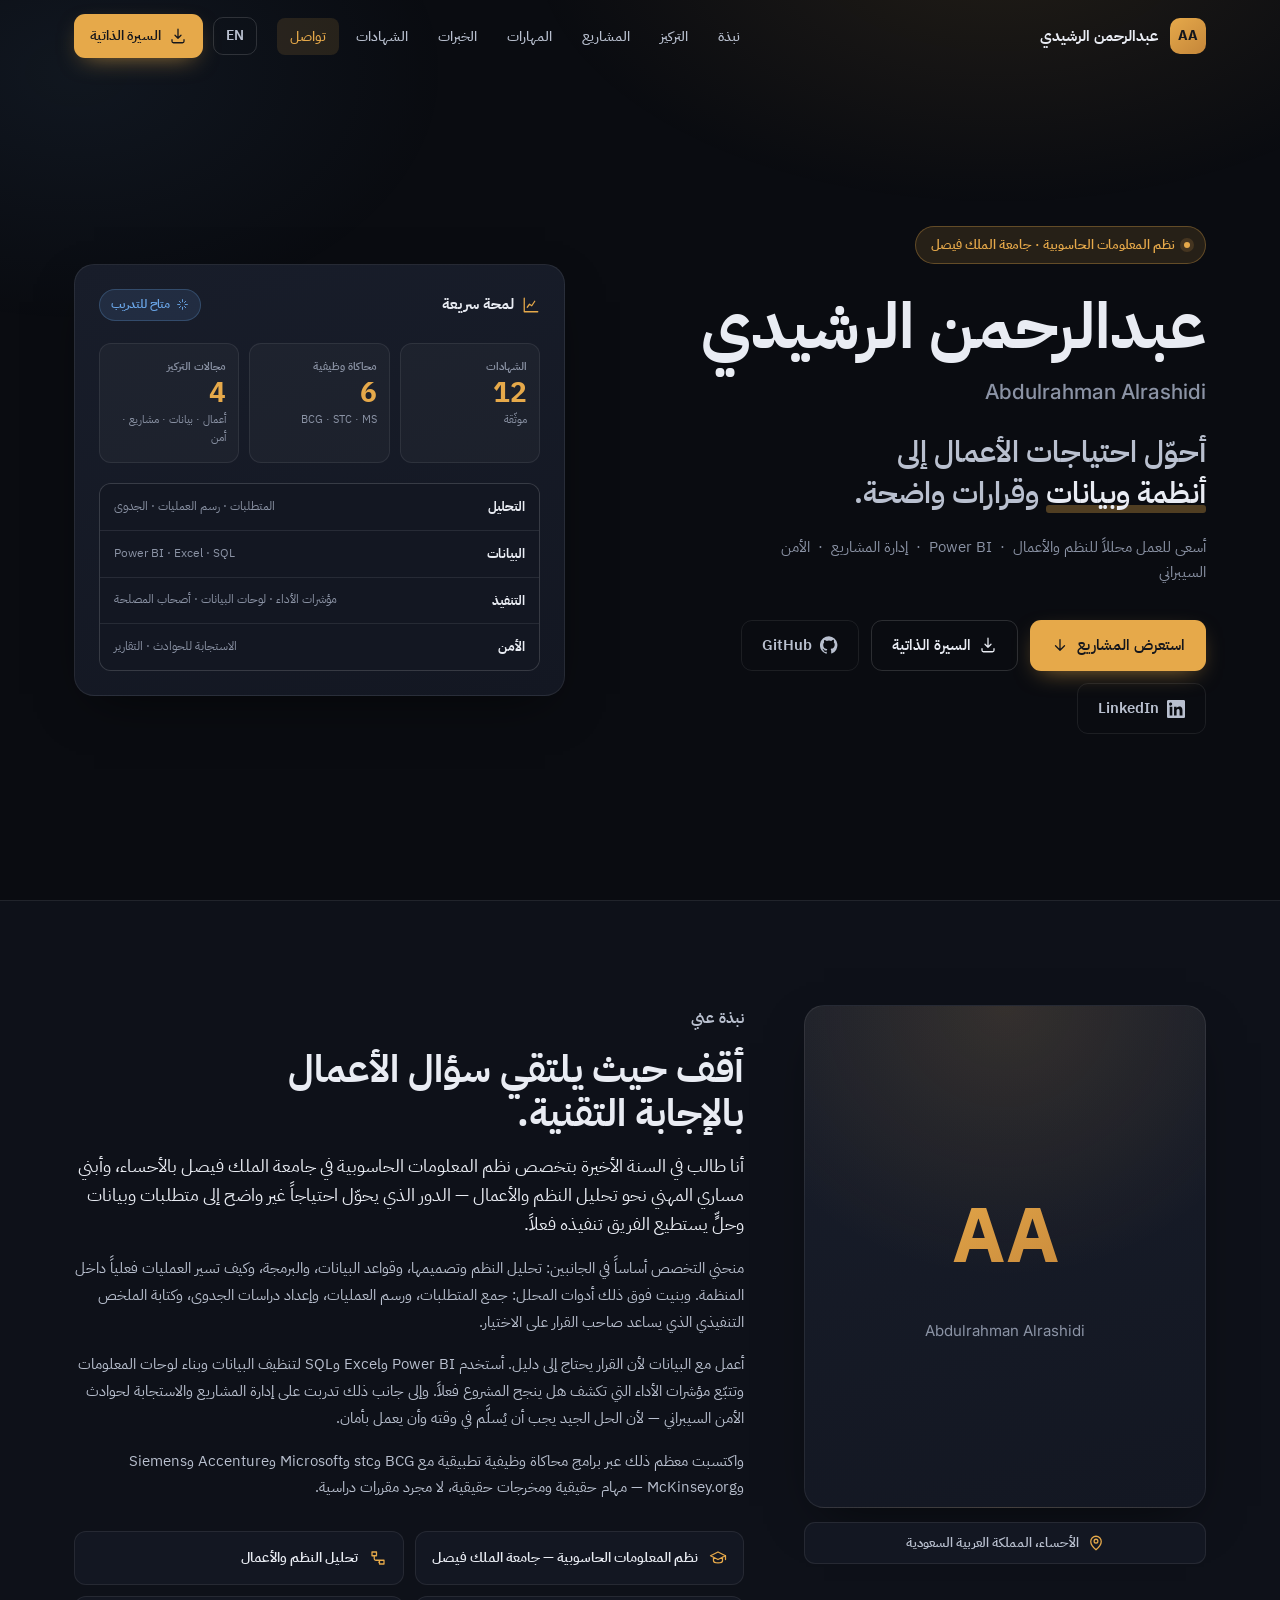
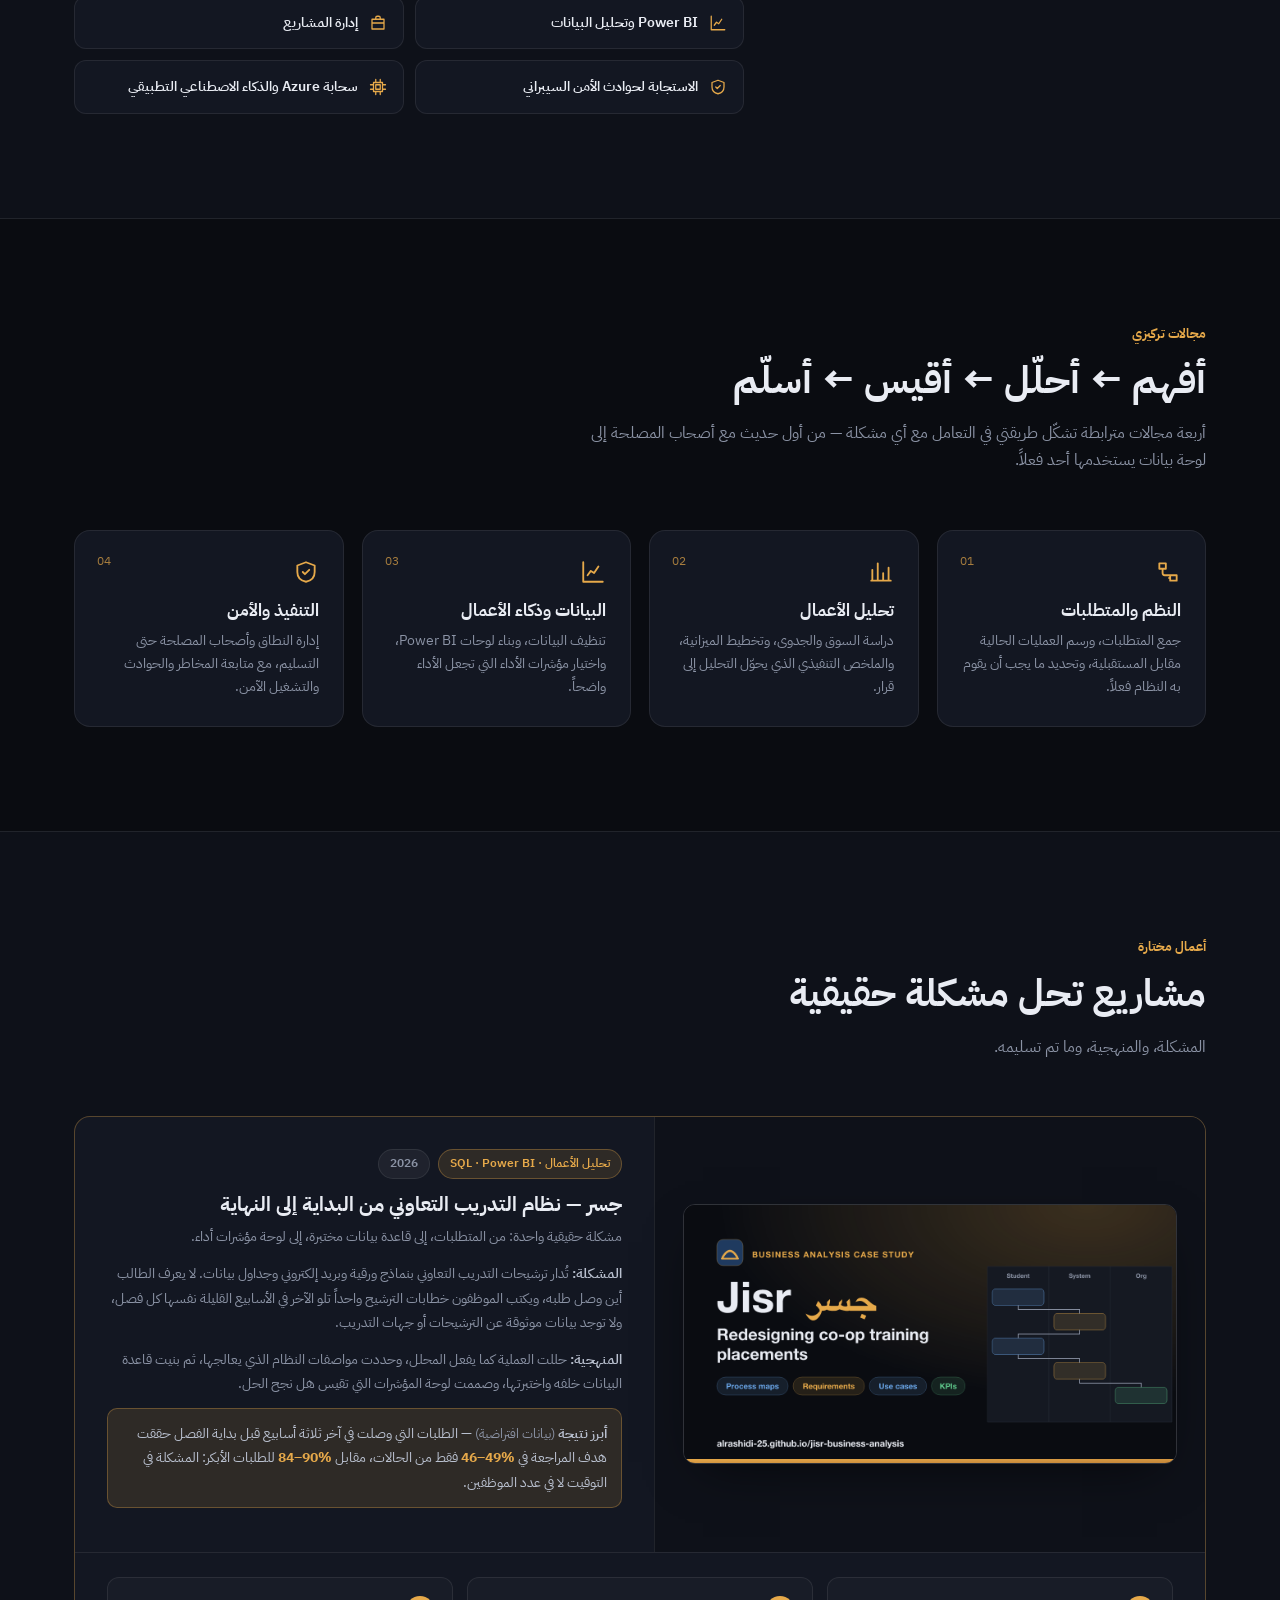
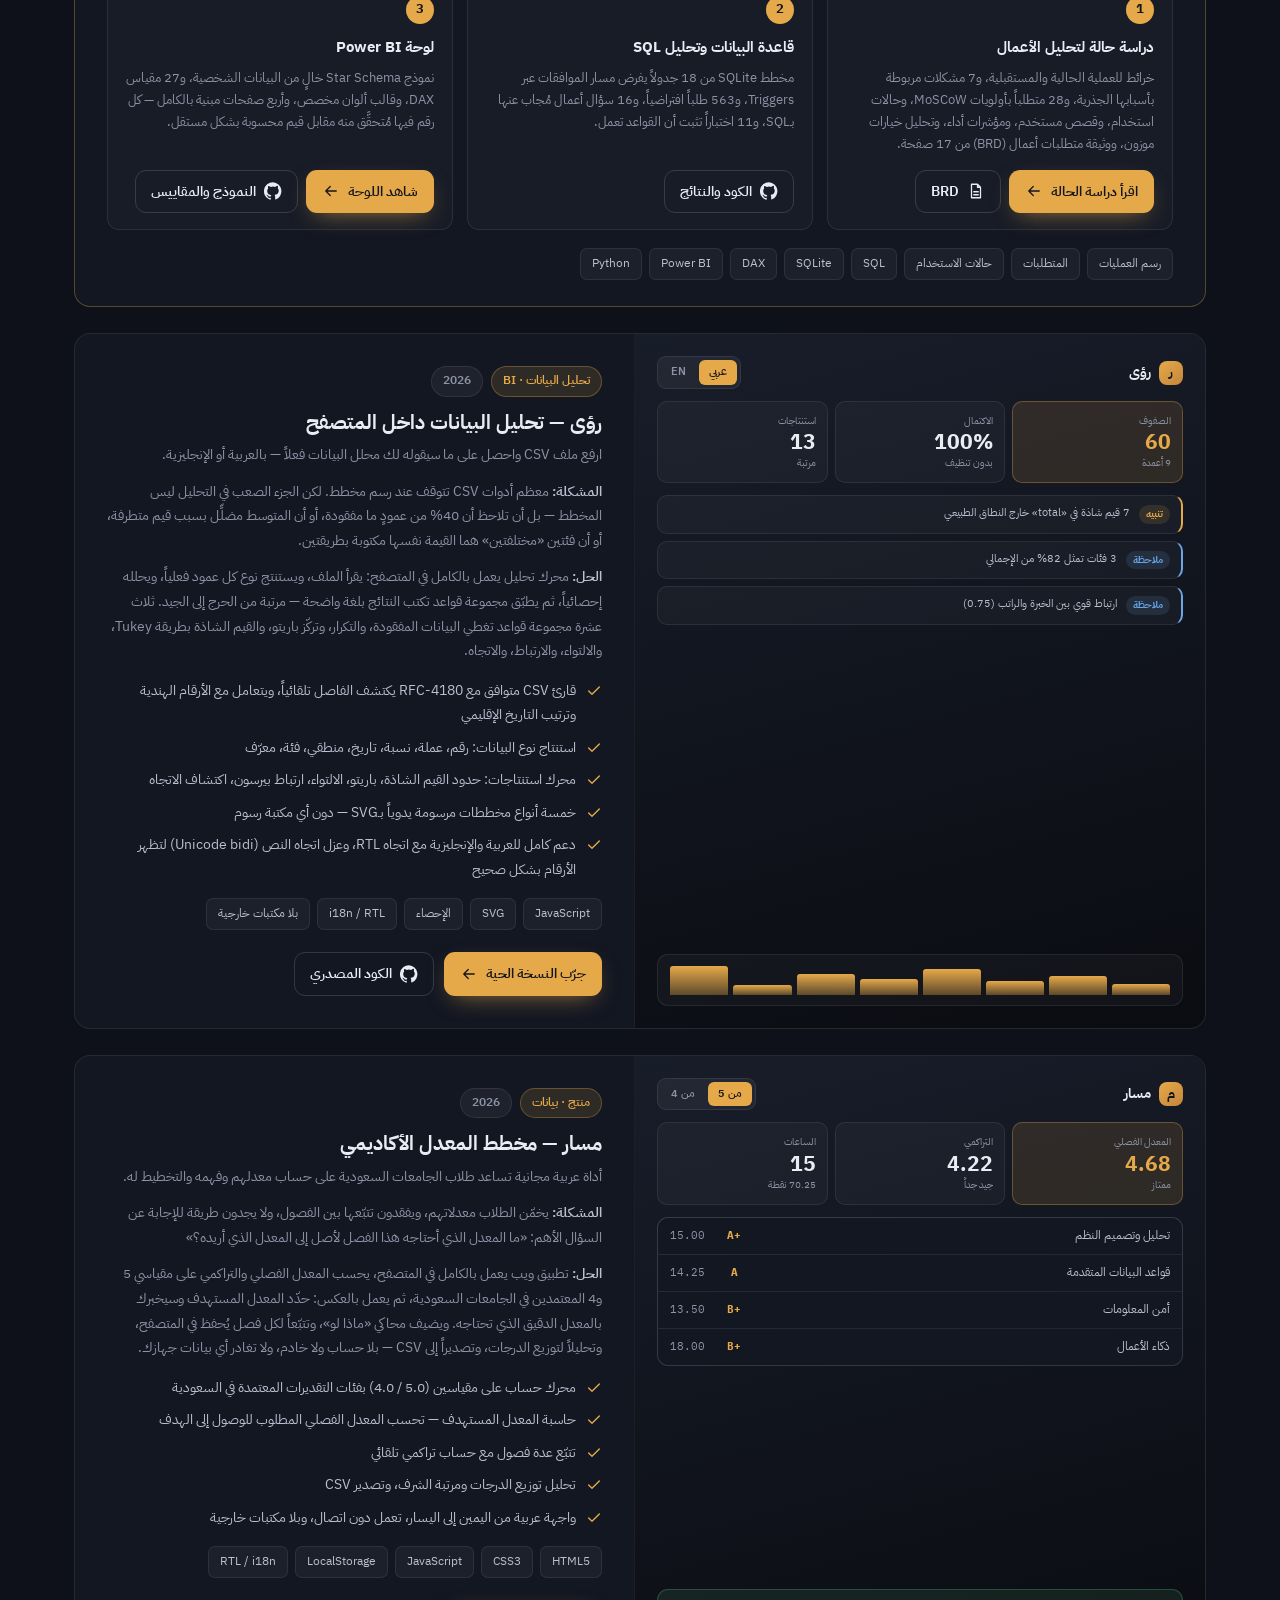
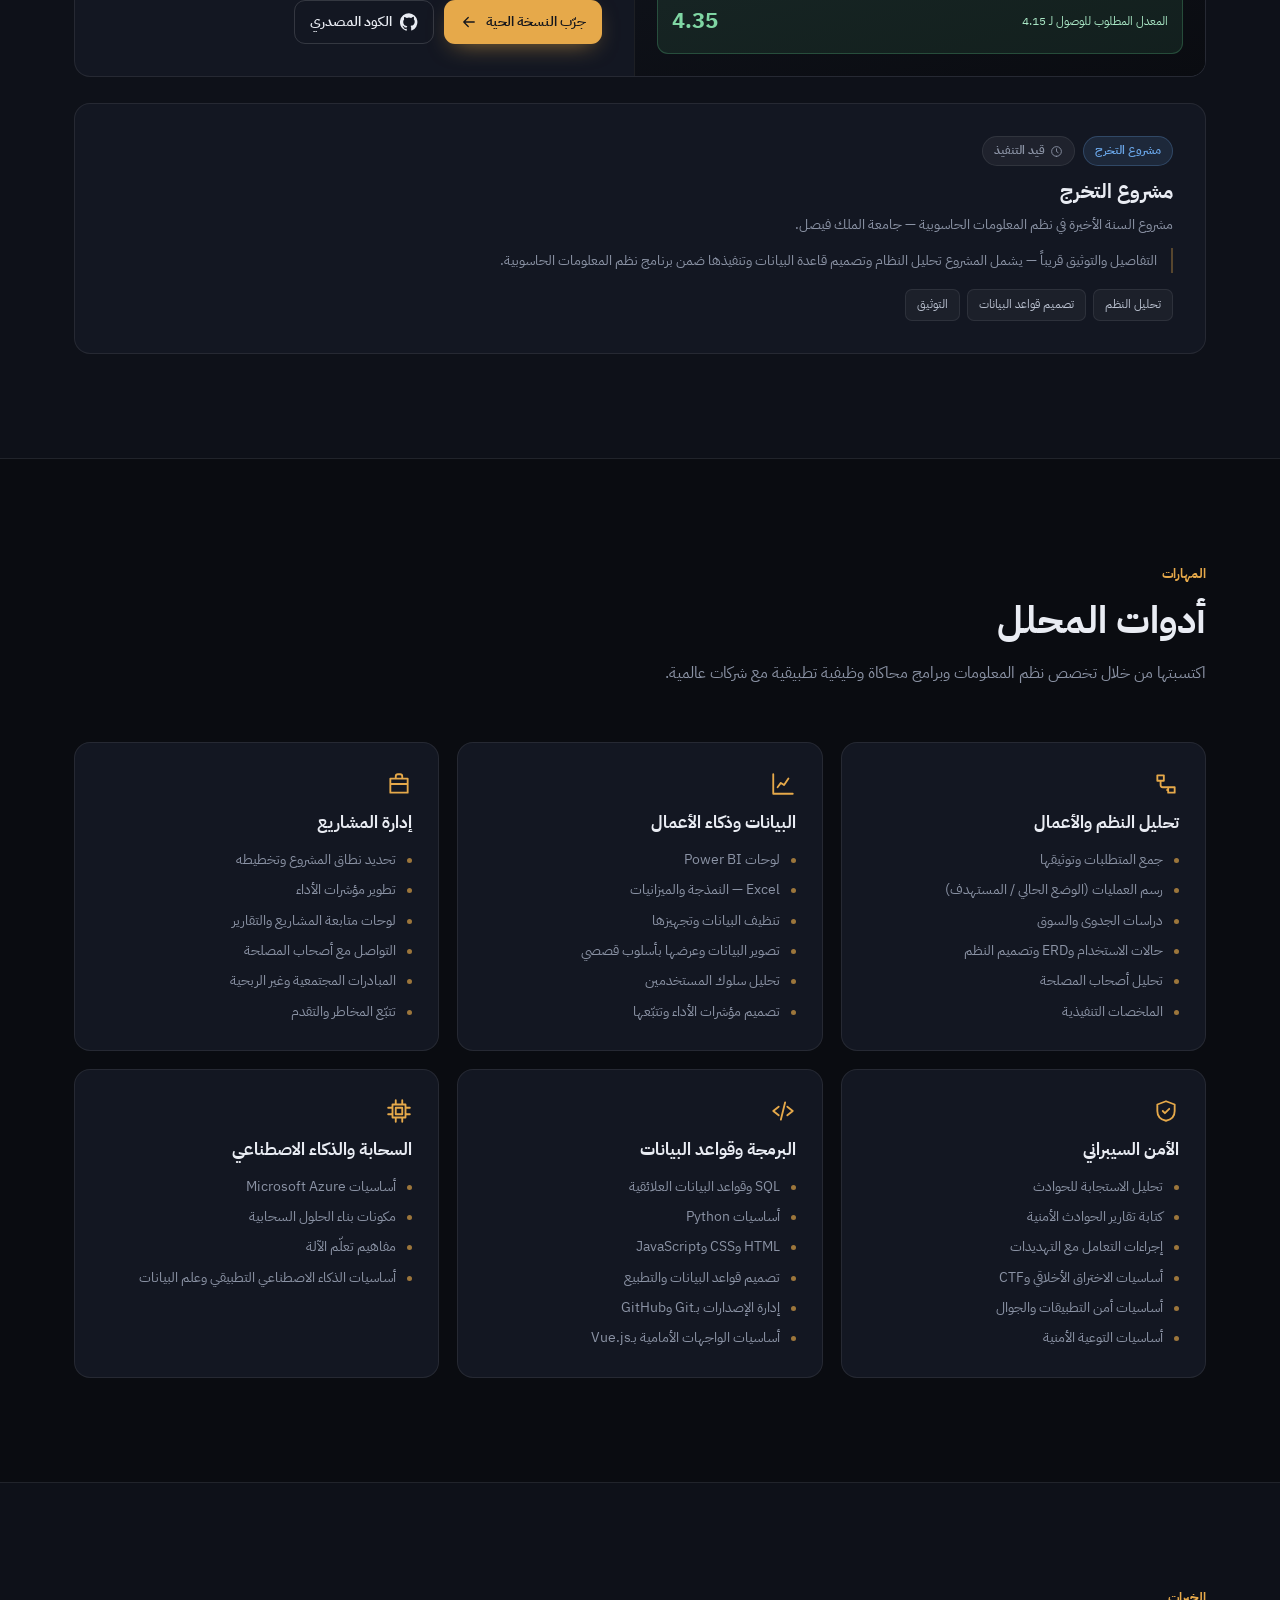
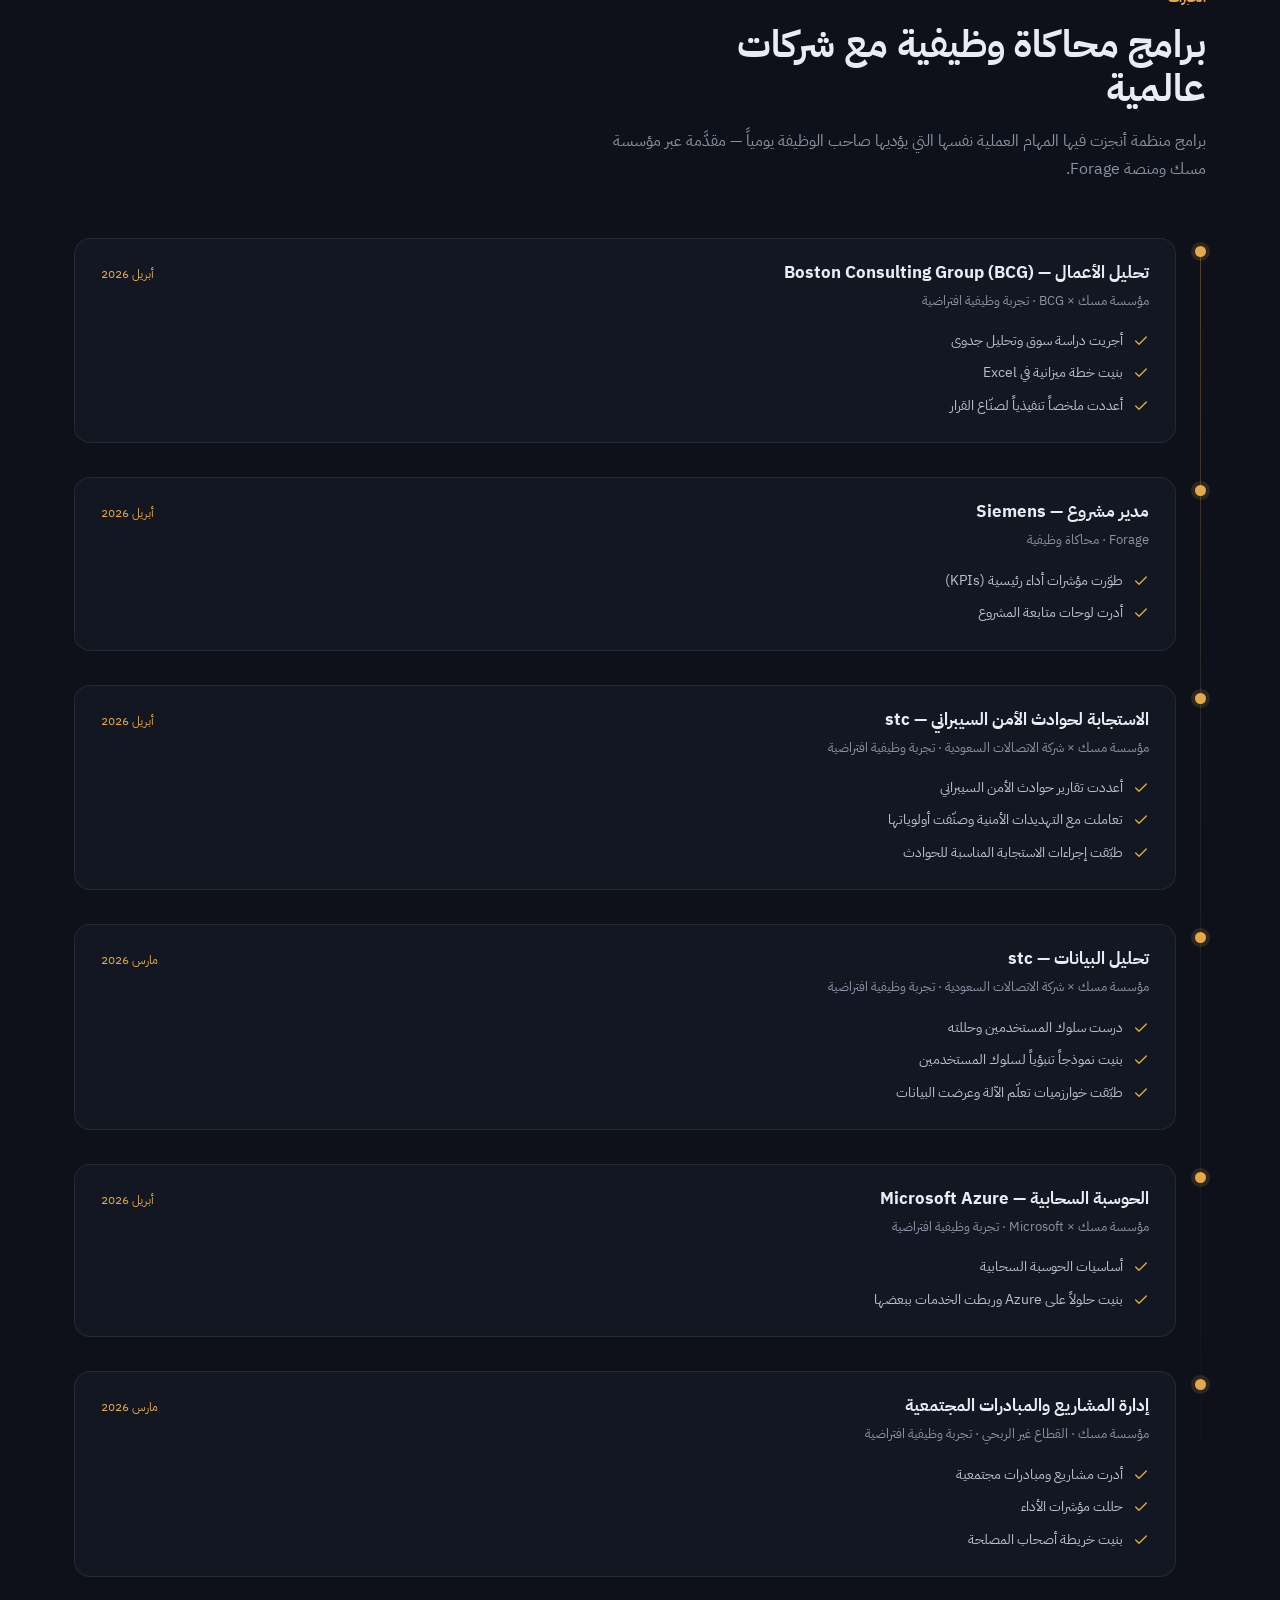
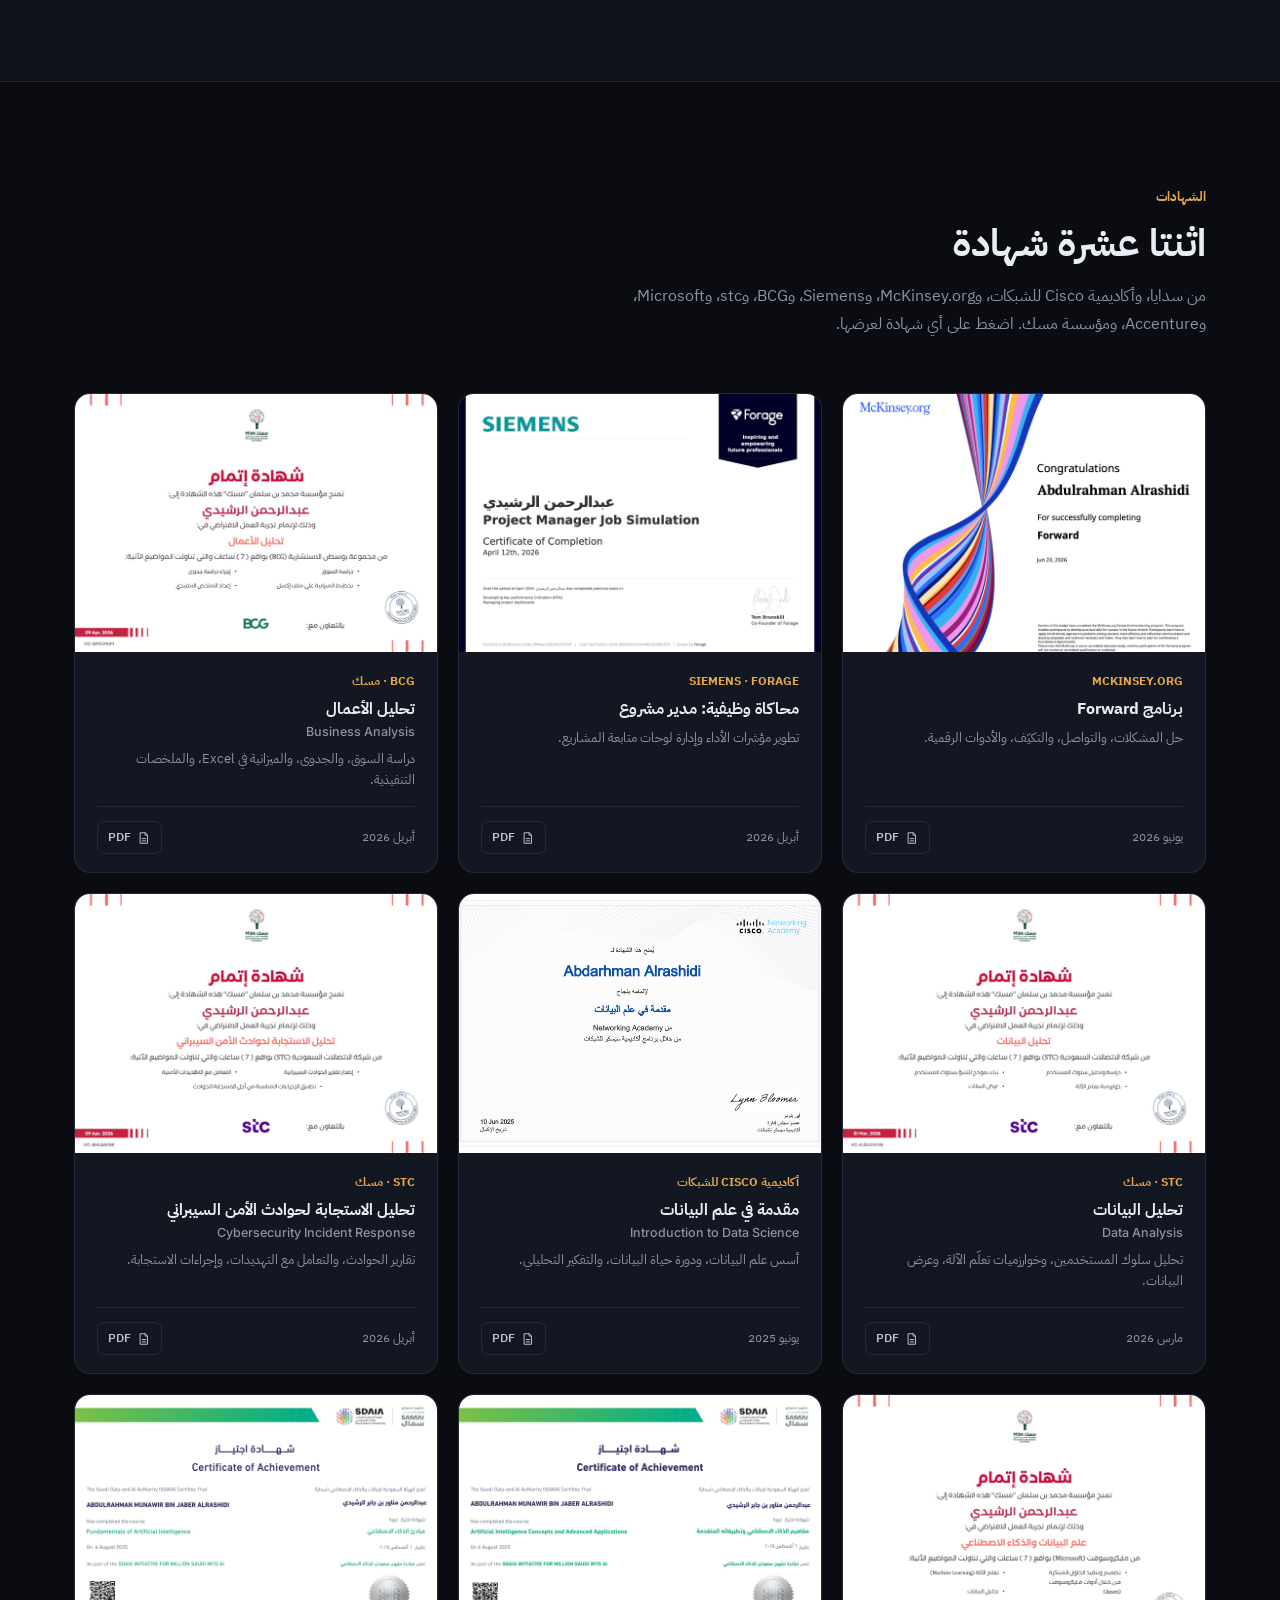
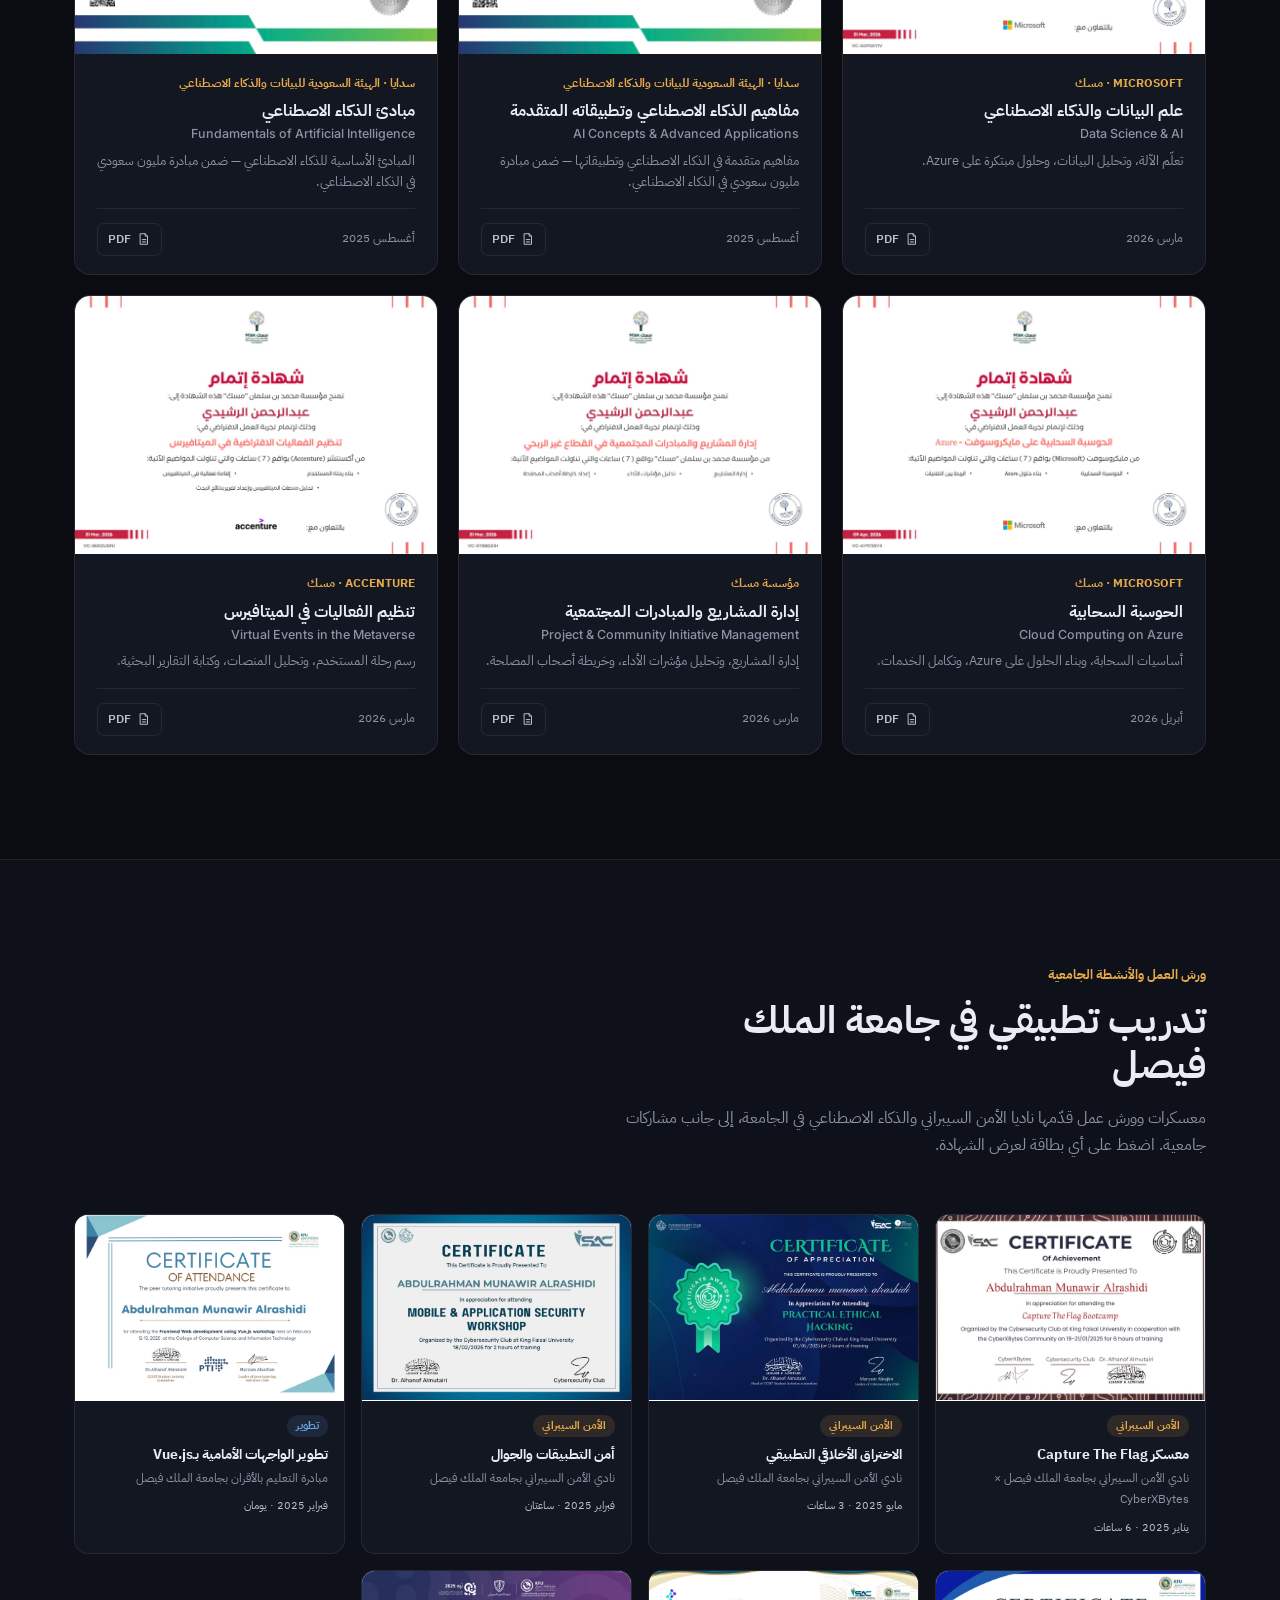
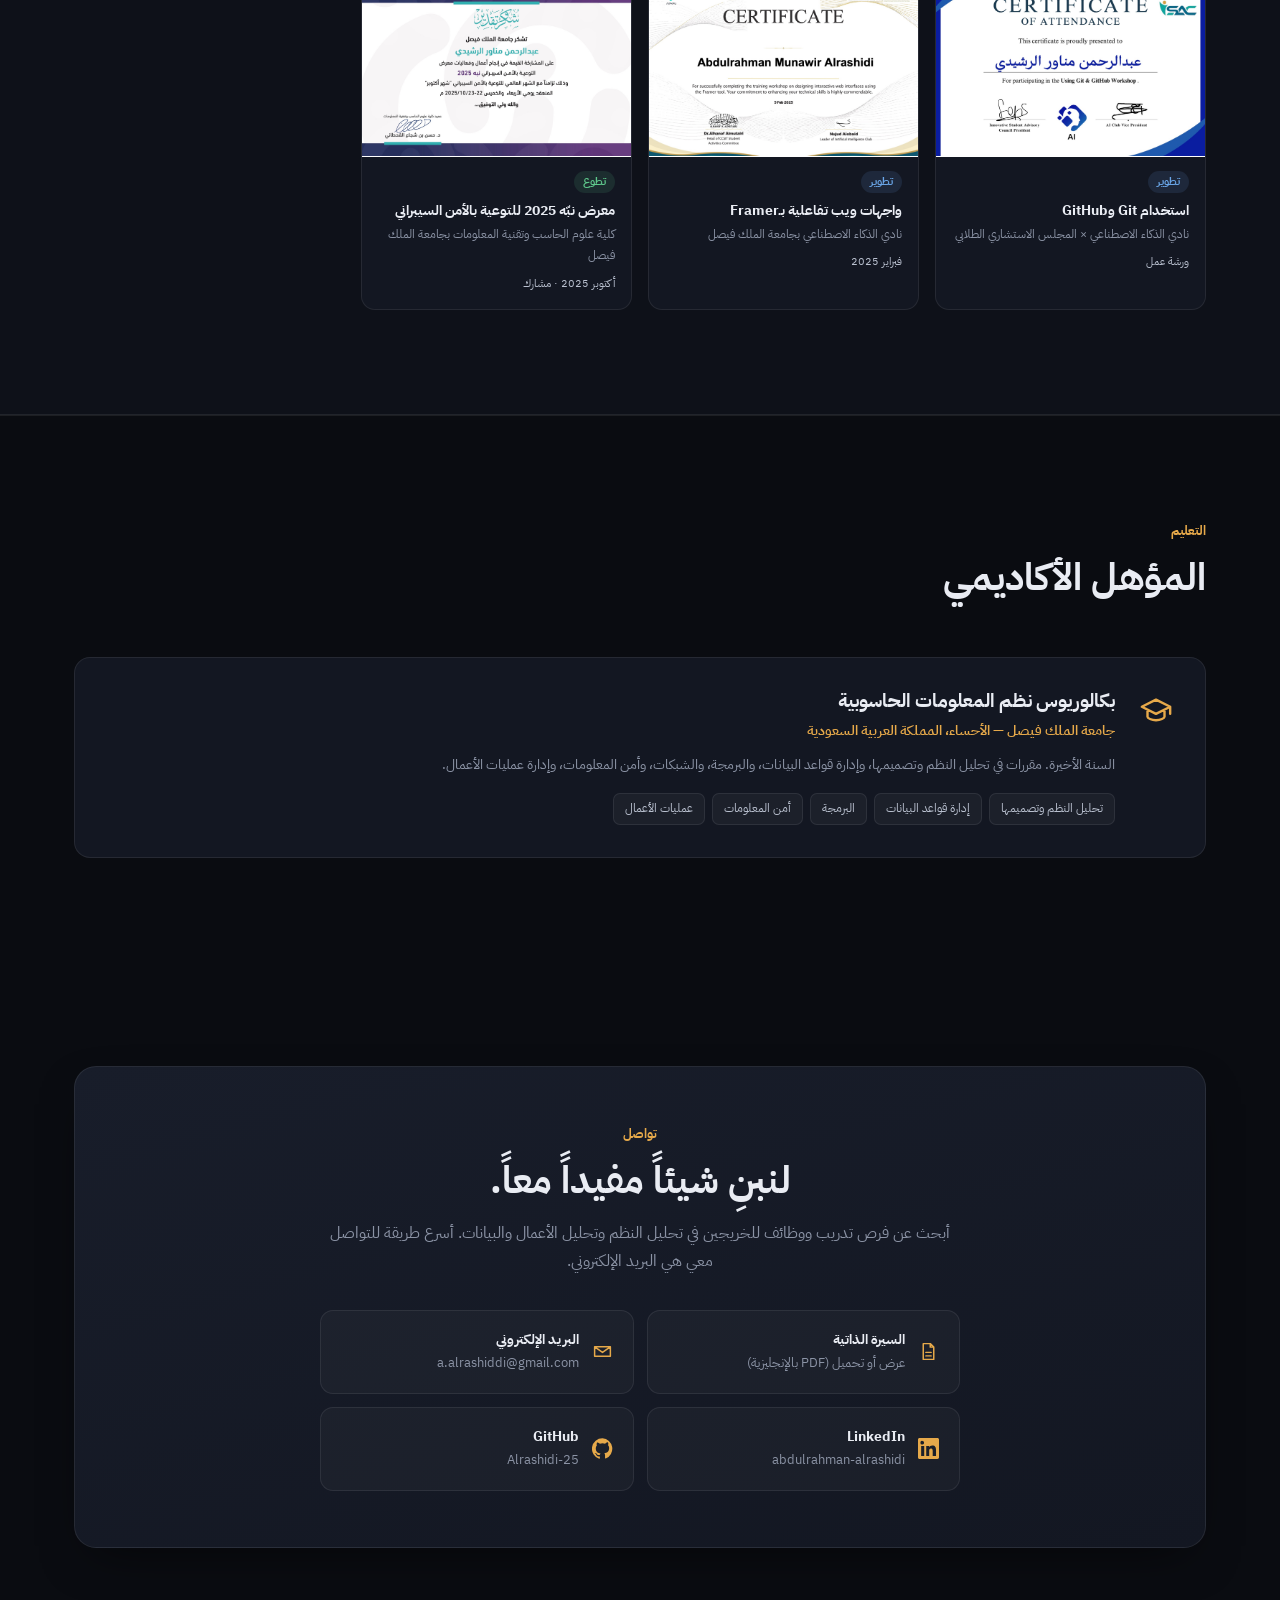
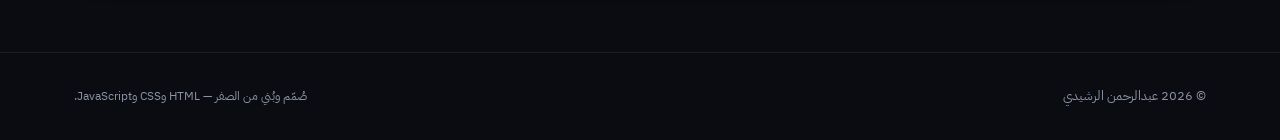
==== commit ff8148ed: "Mark Power BI dashboard as finished; link to it" ====
--- a/ar/index.html
+++ b/ar/index.html
@@ -245,9 +245,10 @@
           </li>
           <li>
             <span class="jisr-num">3</span>
-            <h4>لوحة Power BI <span class="tag tag-accent">قيد التنفيذ</span></h4>
-            <p>نموذج Star Schema خالٍ من البيانات الشخصية، و27 مقياس DAX، وقالب ألوان، وتصاميم لأربع صفحات — مُتحقَّق منها مقابل قيم محسوبة بشكل مستقل. بناء التقرير جارٍ.</p>
+            <h4>لوحة Power BI</h4>
+            <p>نموذج Star Schema خالٍ من البيانات الشخصية، و27 مقياس DAX، وقالب ألوان مخصص، وأربع صفحات مبنية بالكامل — كل رقم فيها مُتحقَّق منه مقابل قيم محسوبة بشكل مستقل.</p>
             <div class="jisr-links">
+              <a href="https://github.com/Alrashidi-25/jisr-powerbi#pages" target="_blank" rel="noopener" class="btn btn-primary btn-sm">شاهد اللوحة <svg class="ic flip"><use href="#i-arrow-right"/></svg></a>
               <a href="https://github.com/Alrashidi-25/jisr-powerbi" target="_blank" rel="noopener" class="btn btn-outline btn-sm"><svg class="ic"><use href="#i-github"/></svg> النموذج والمقاييس</a>
             </div>
           </li>
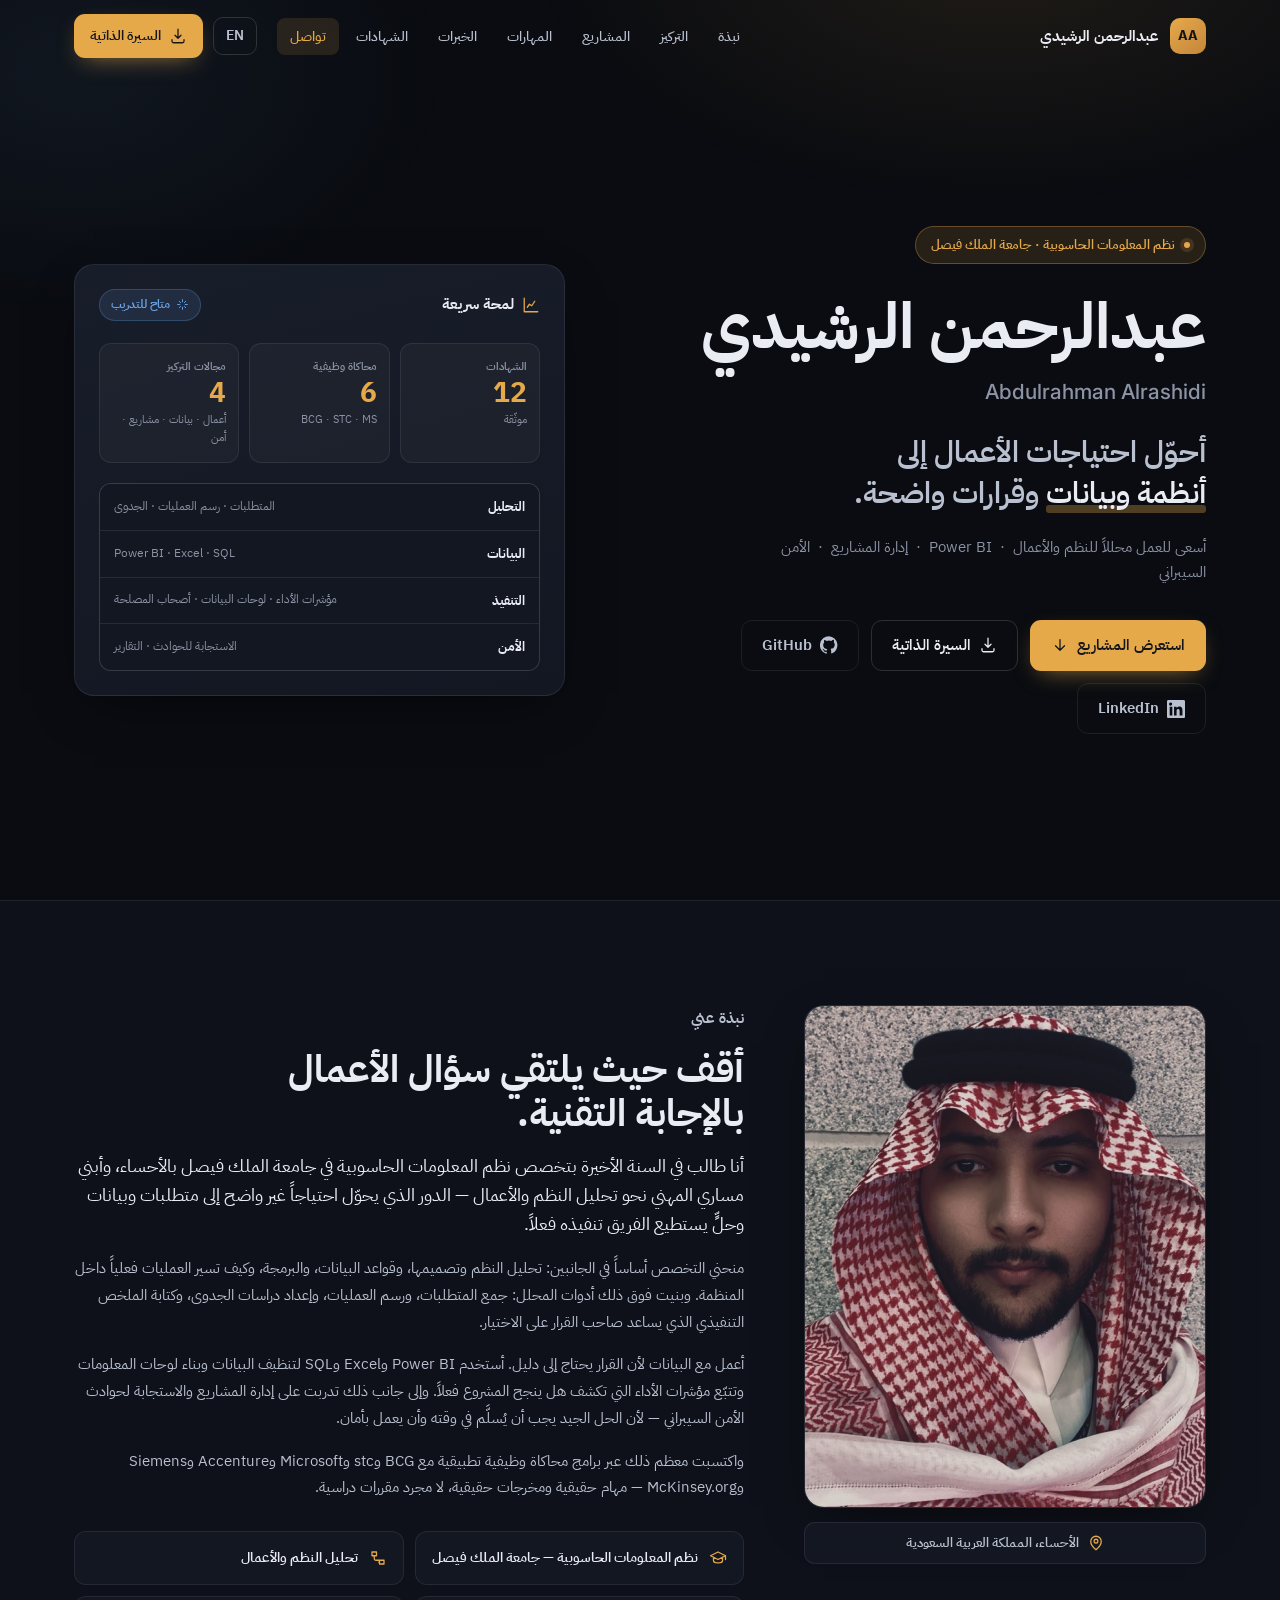
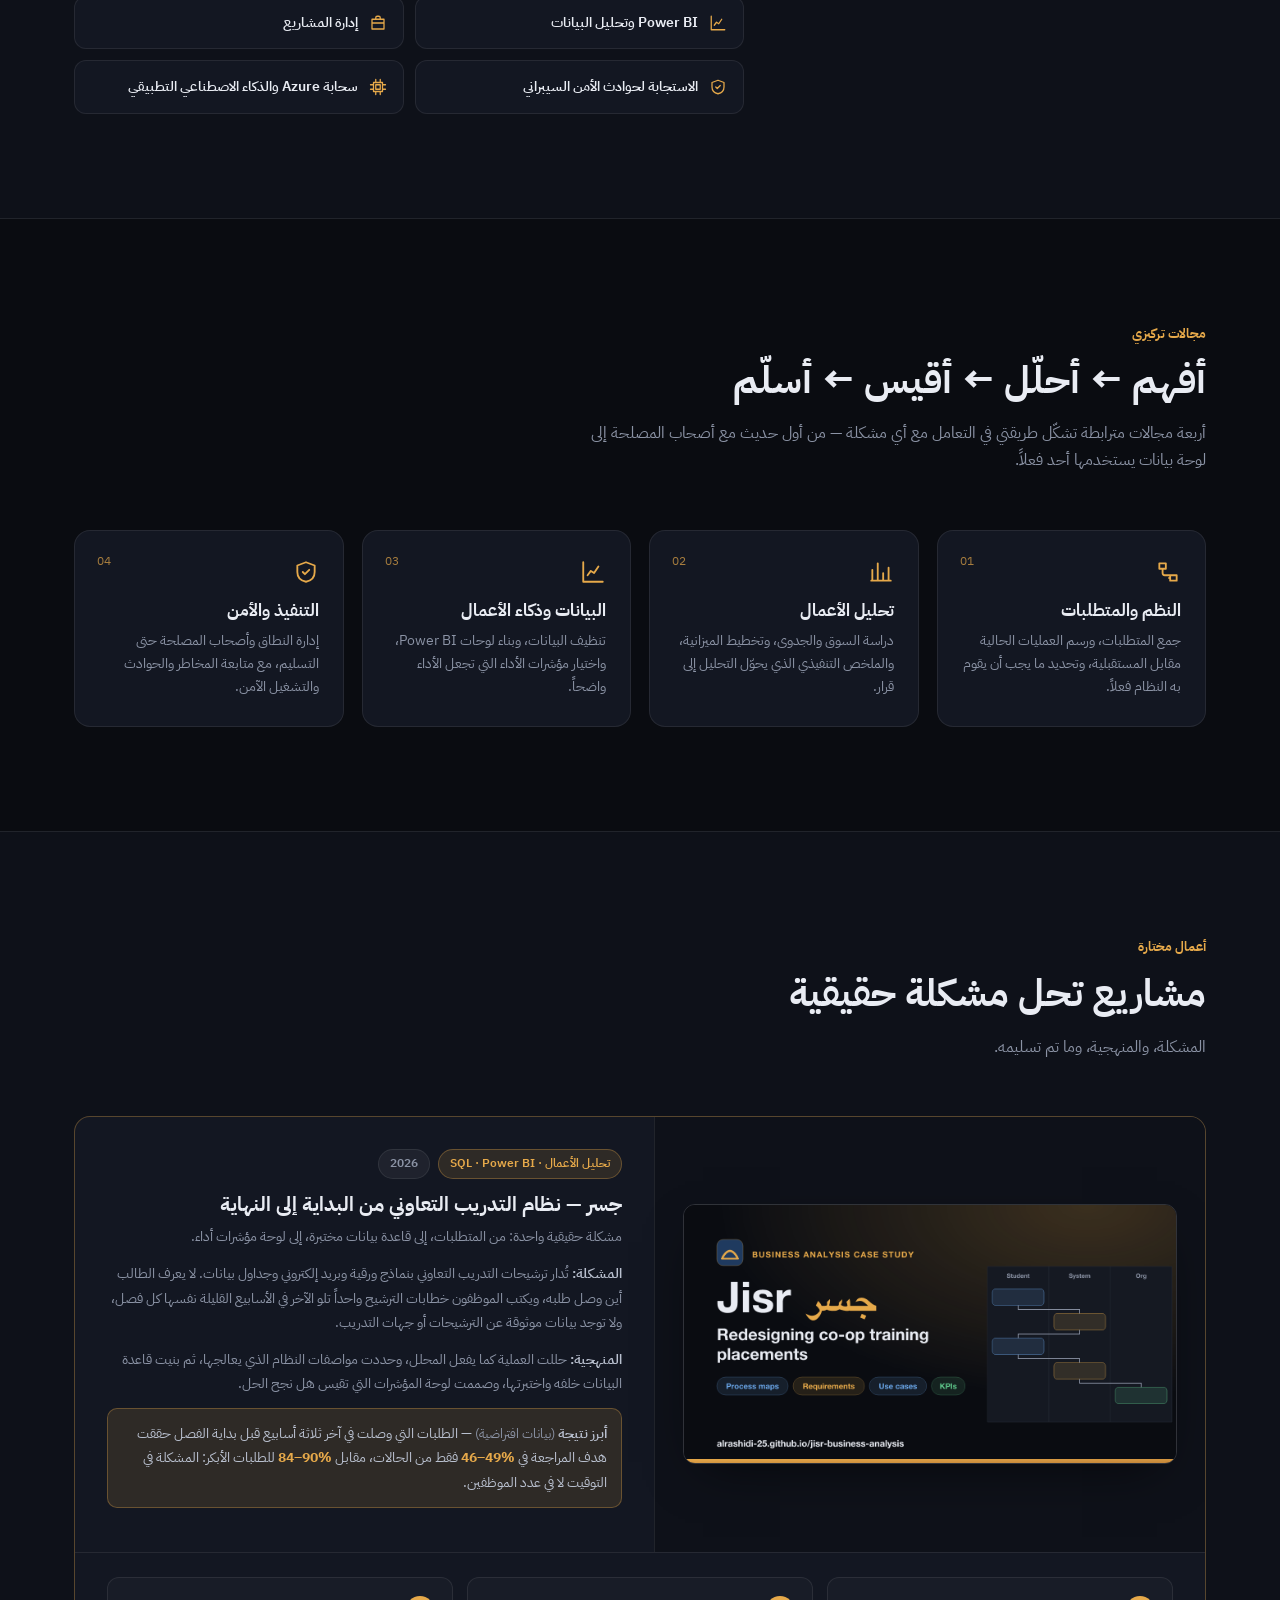
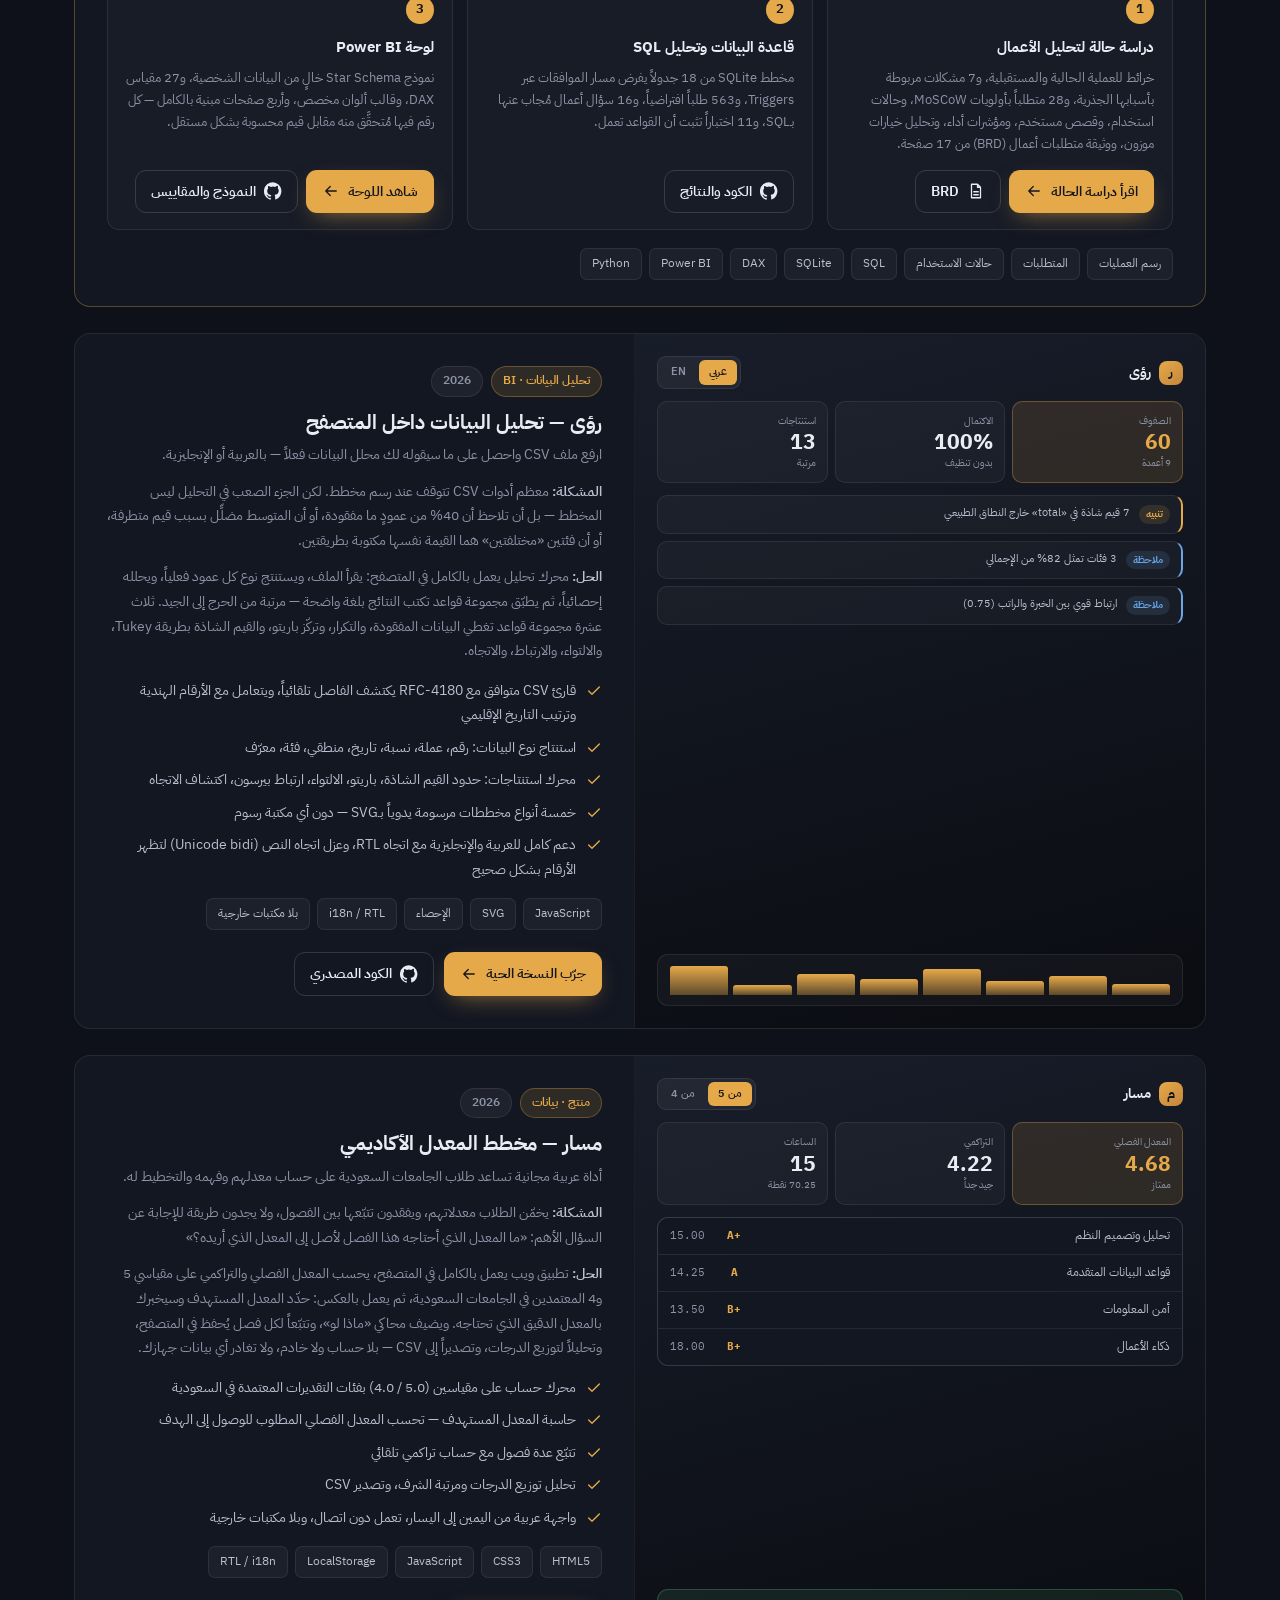
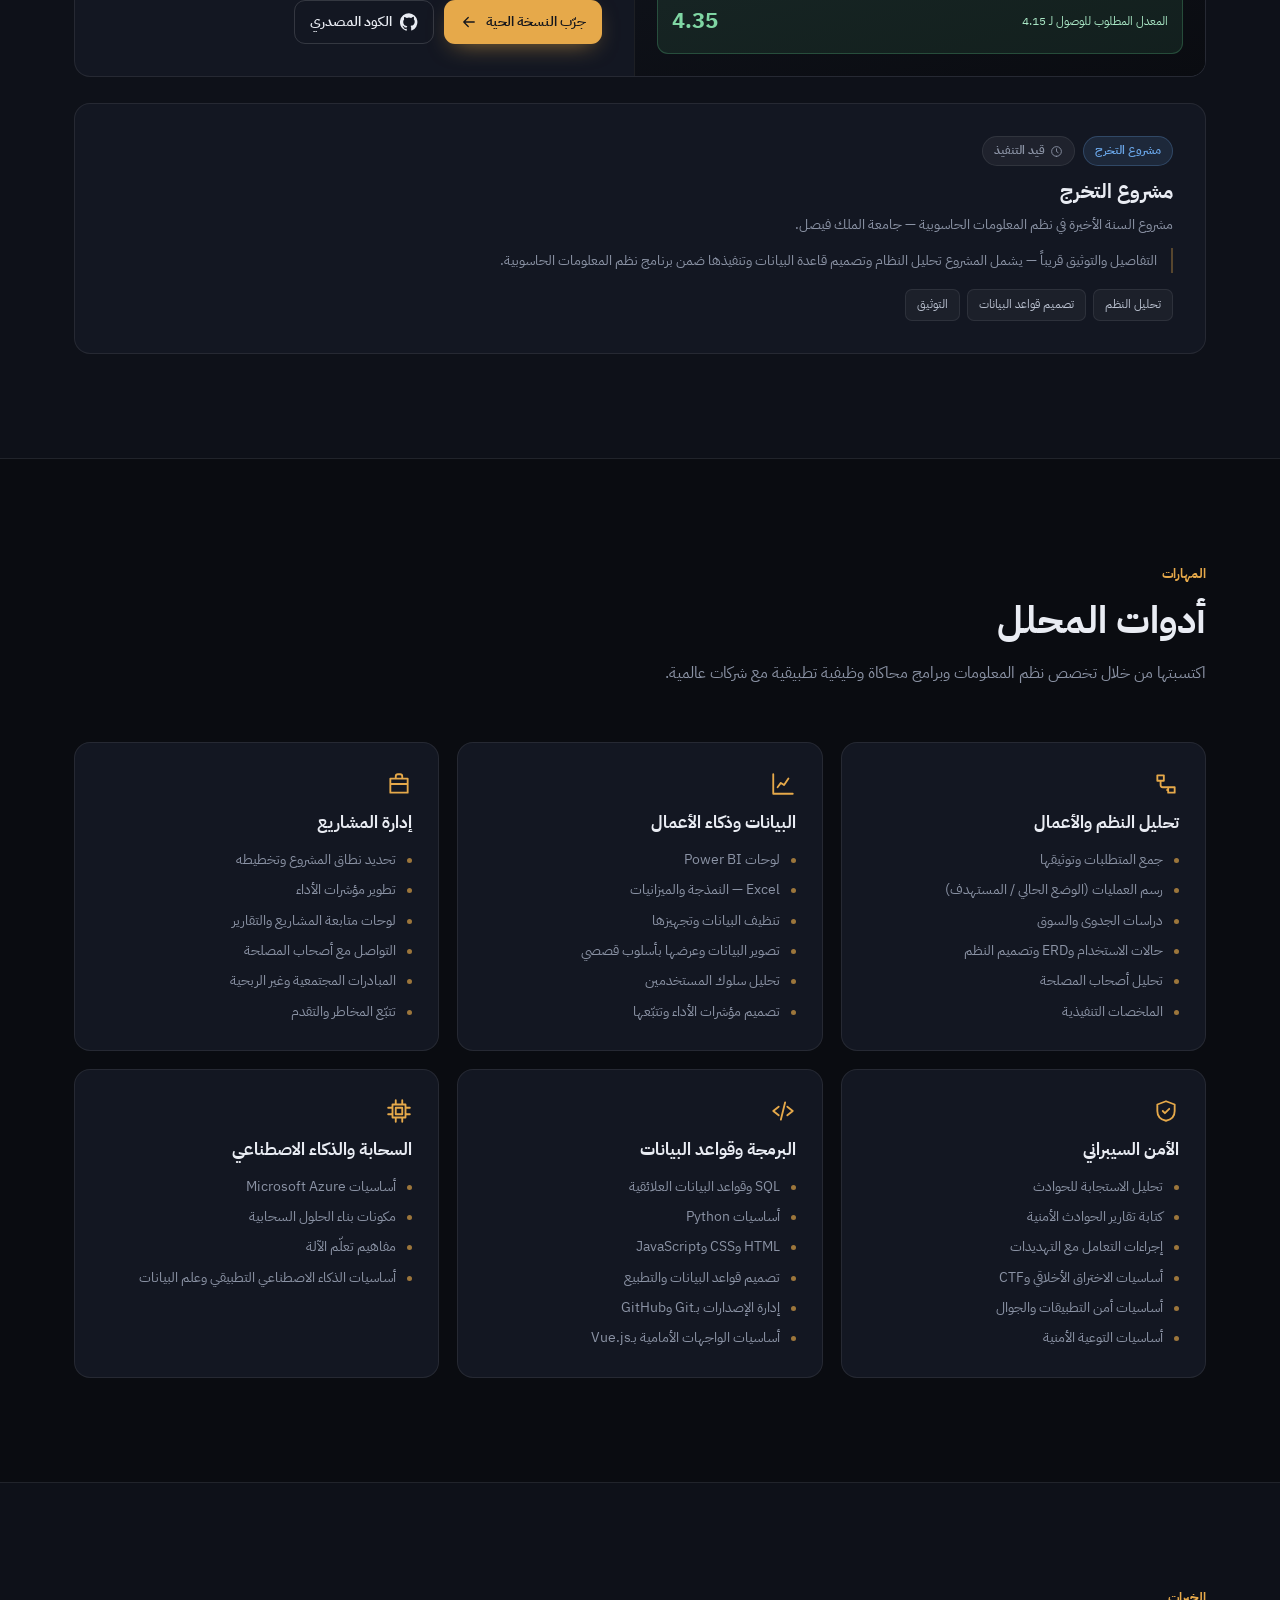
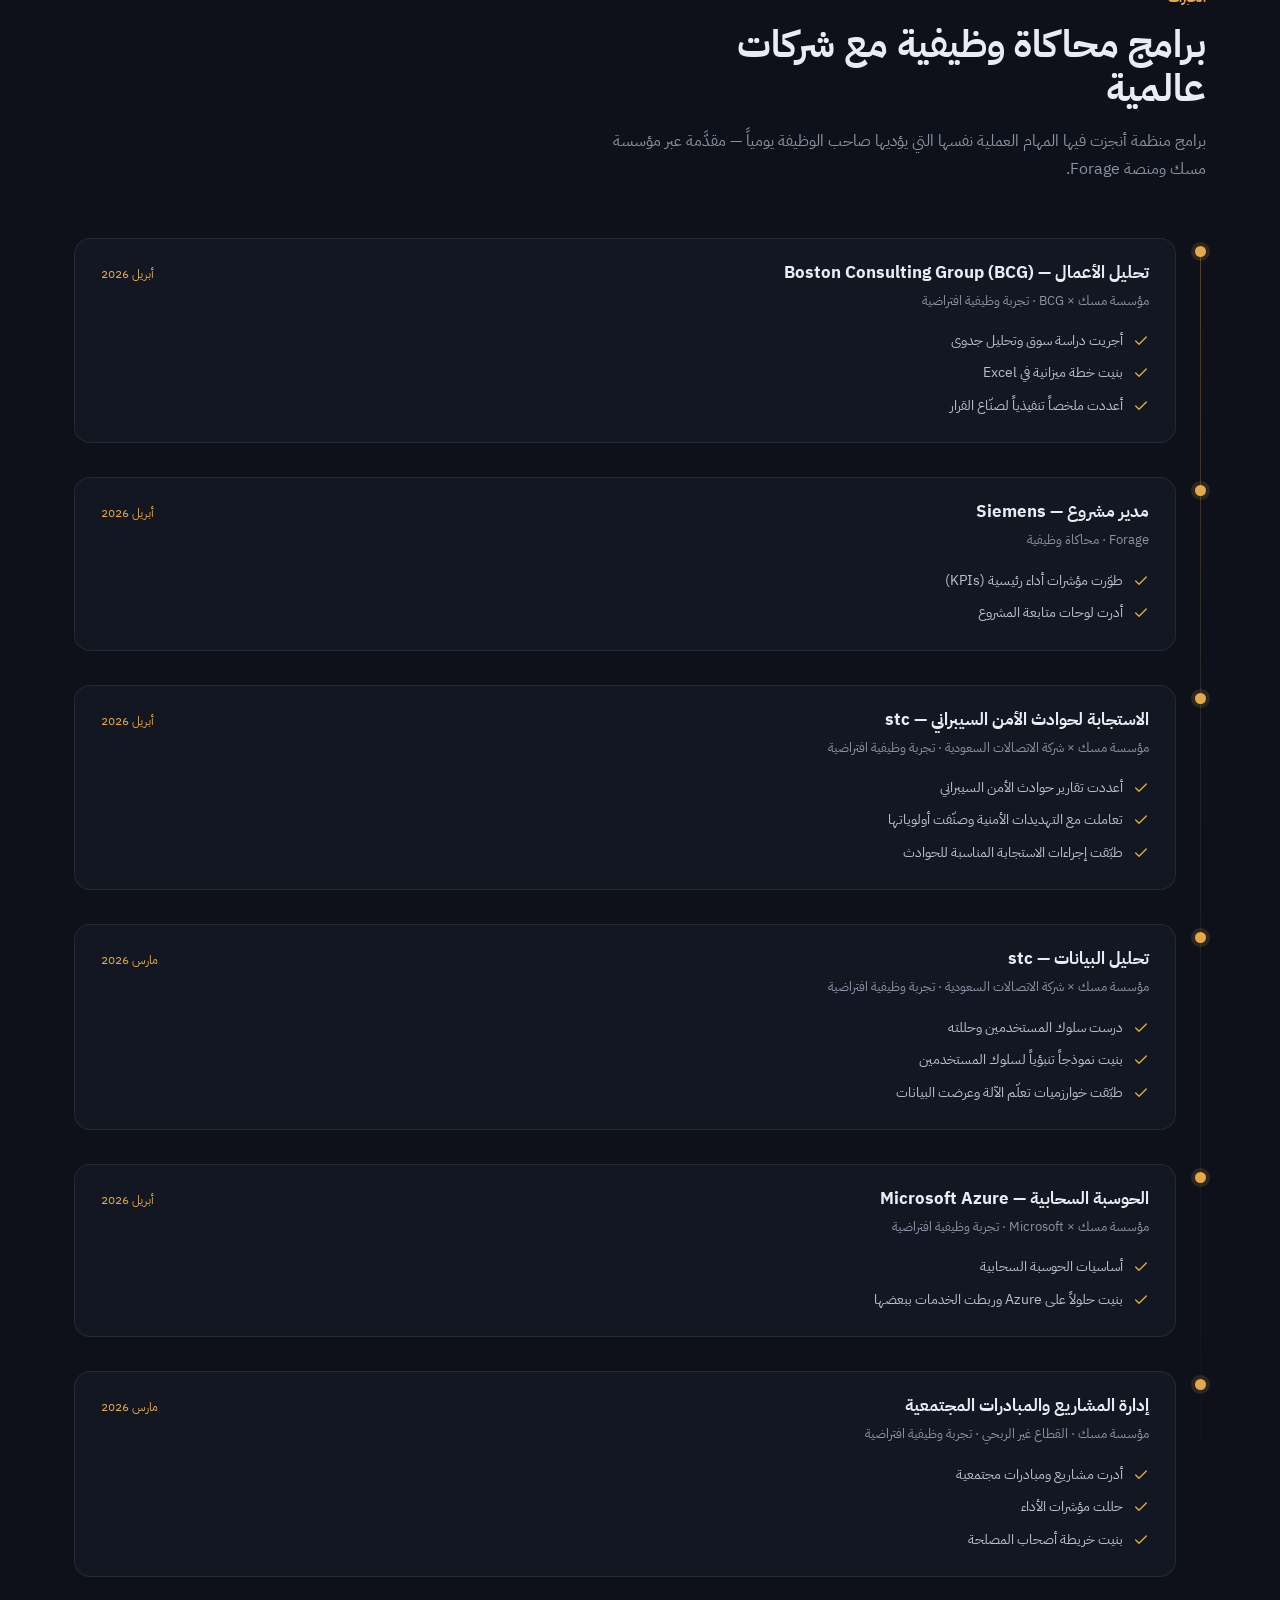
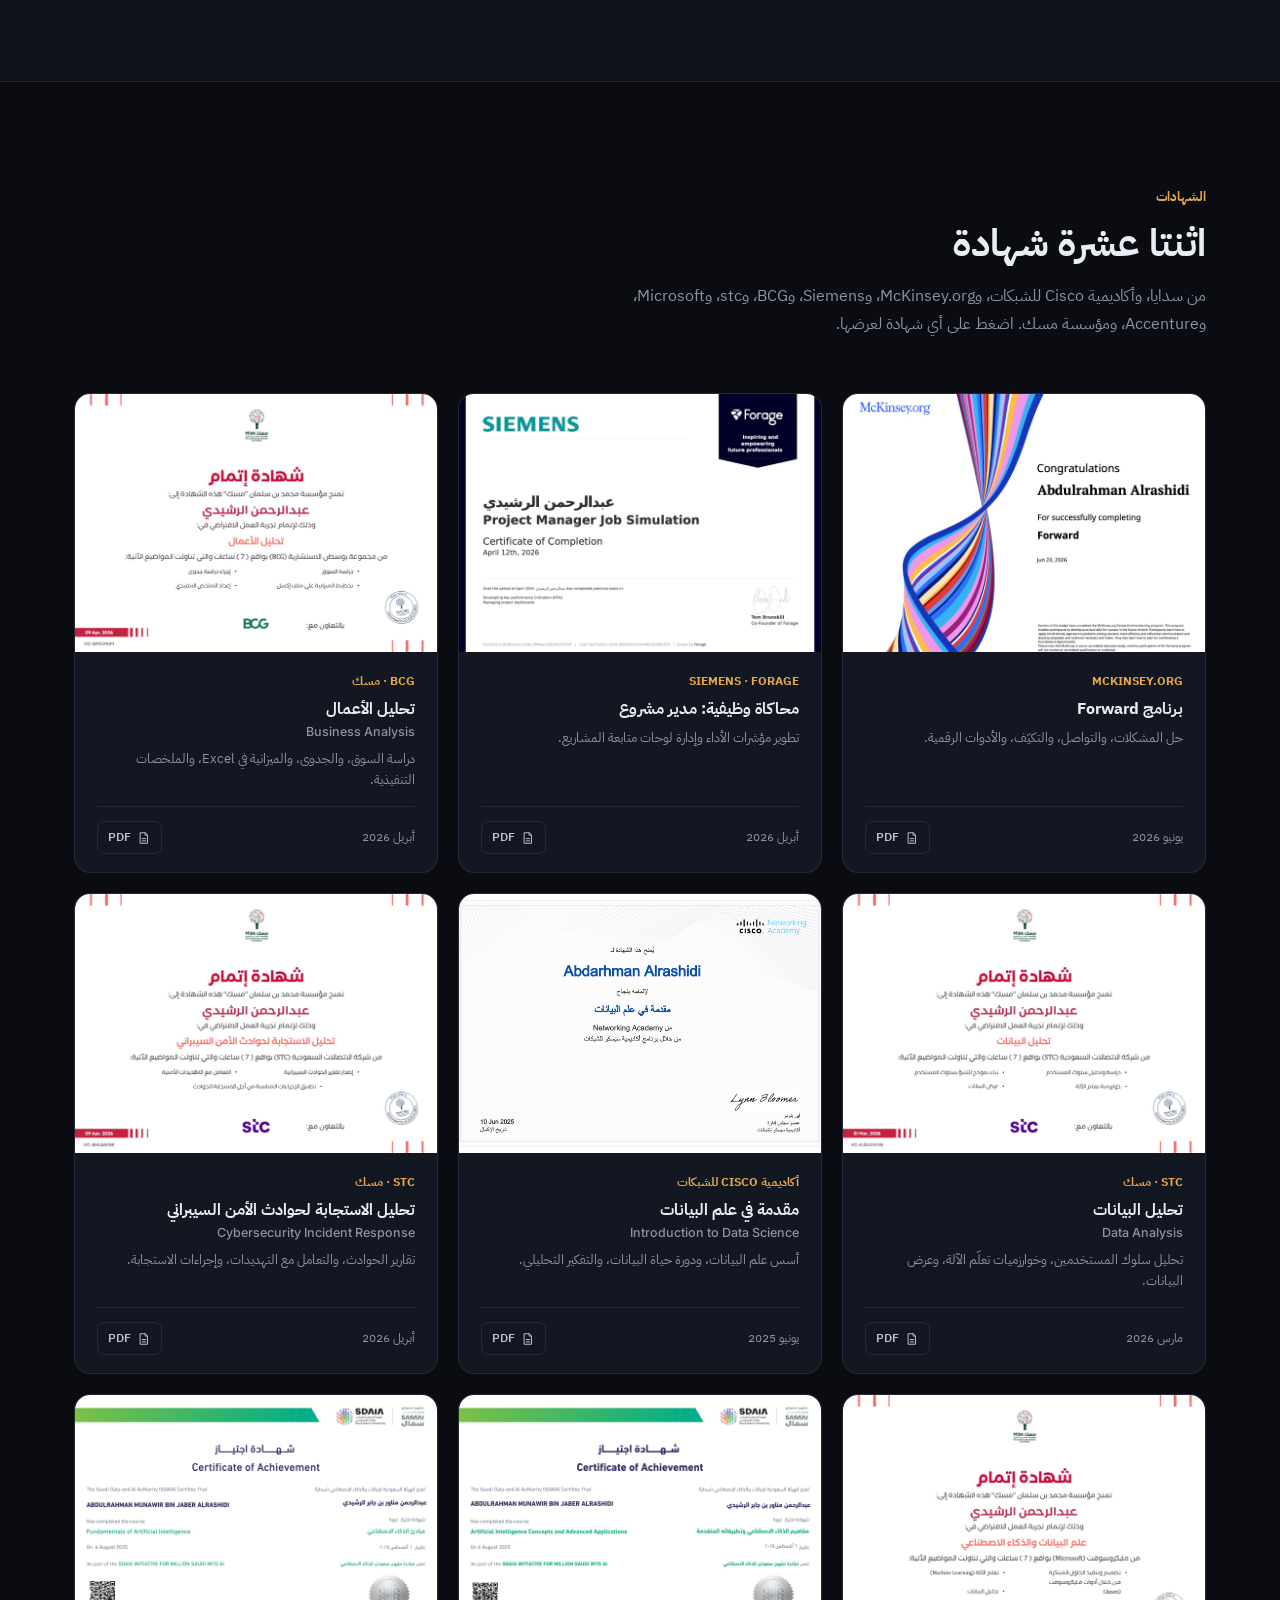
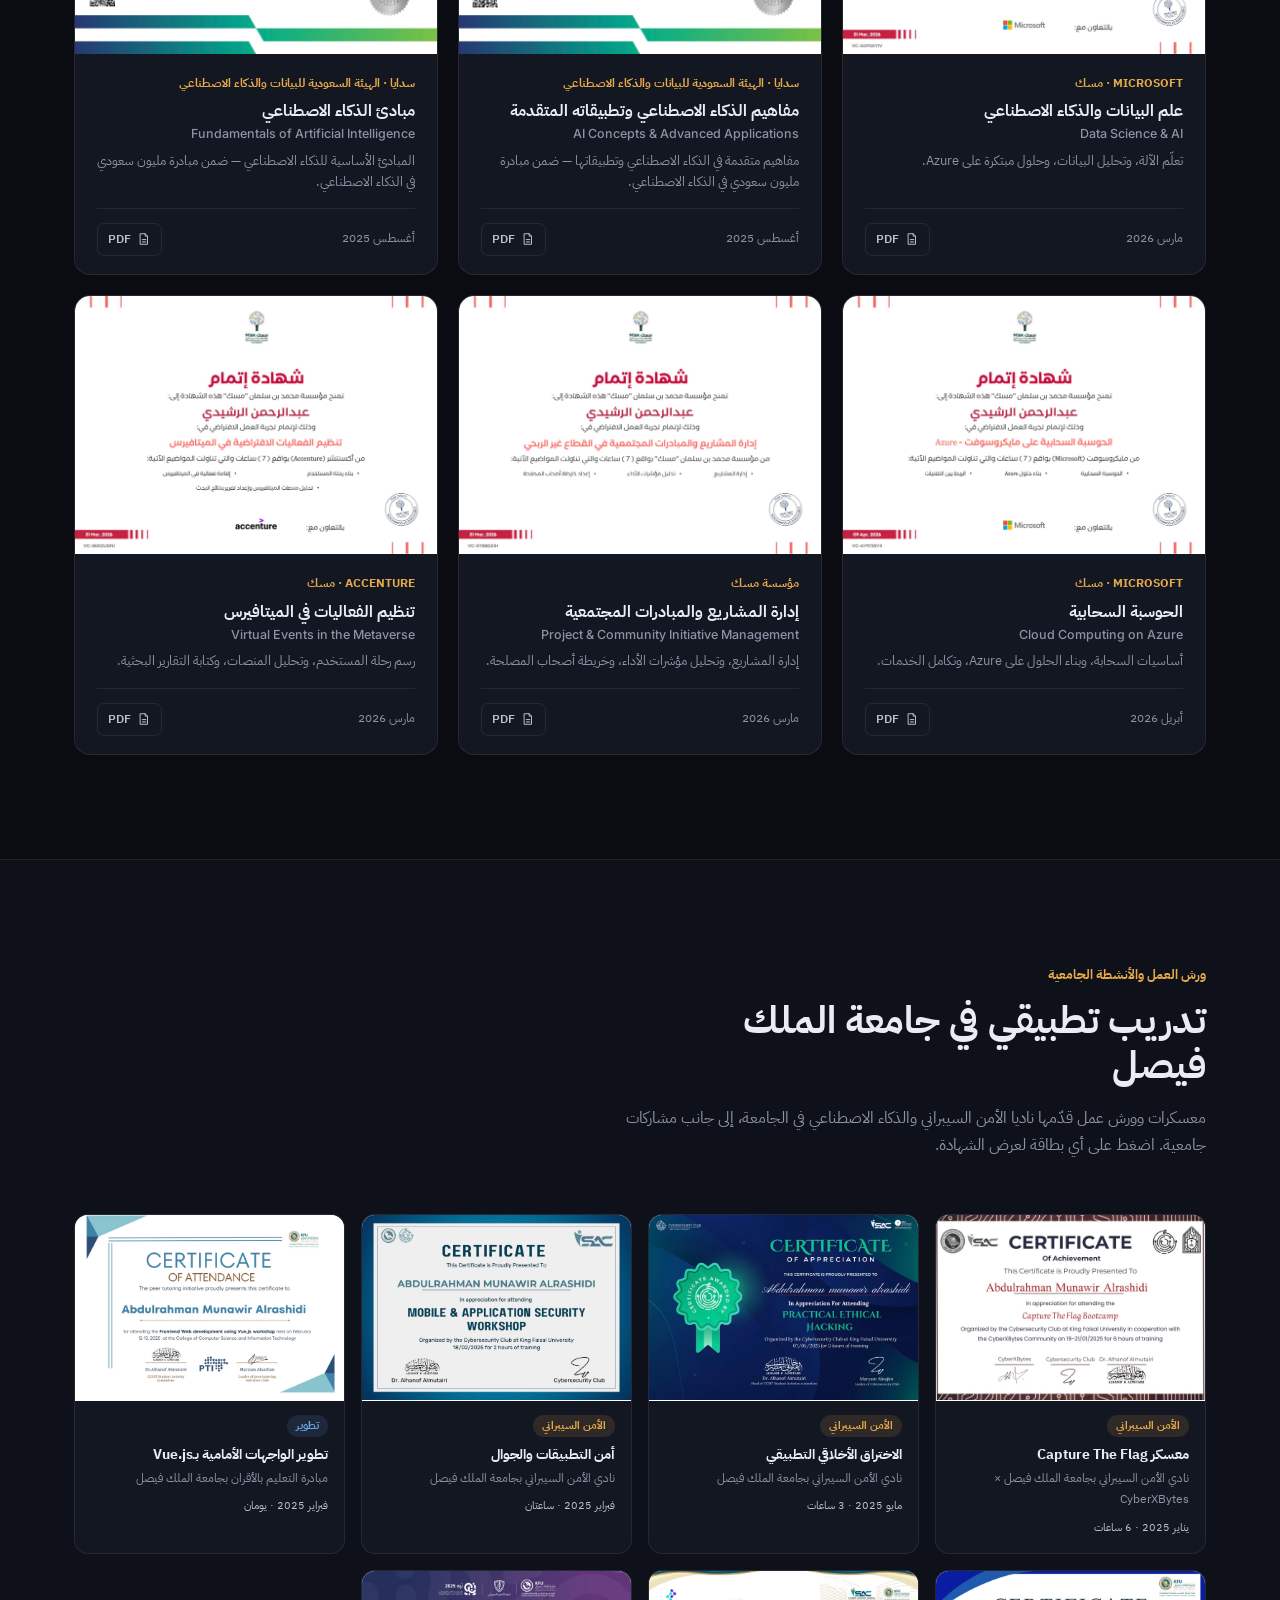
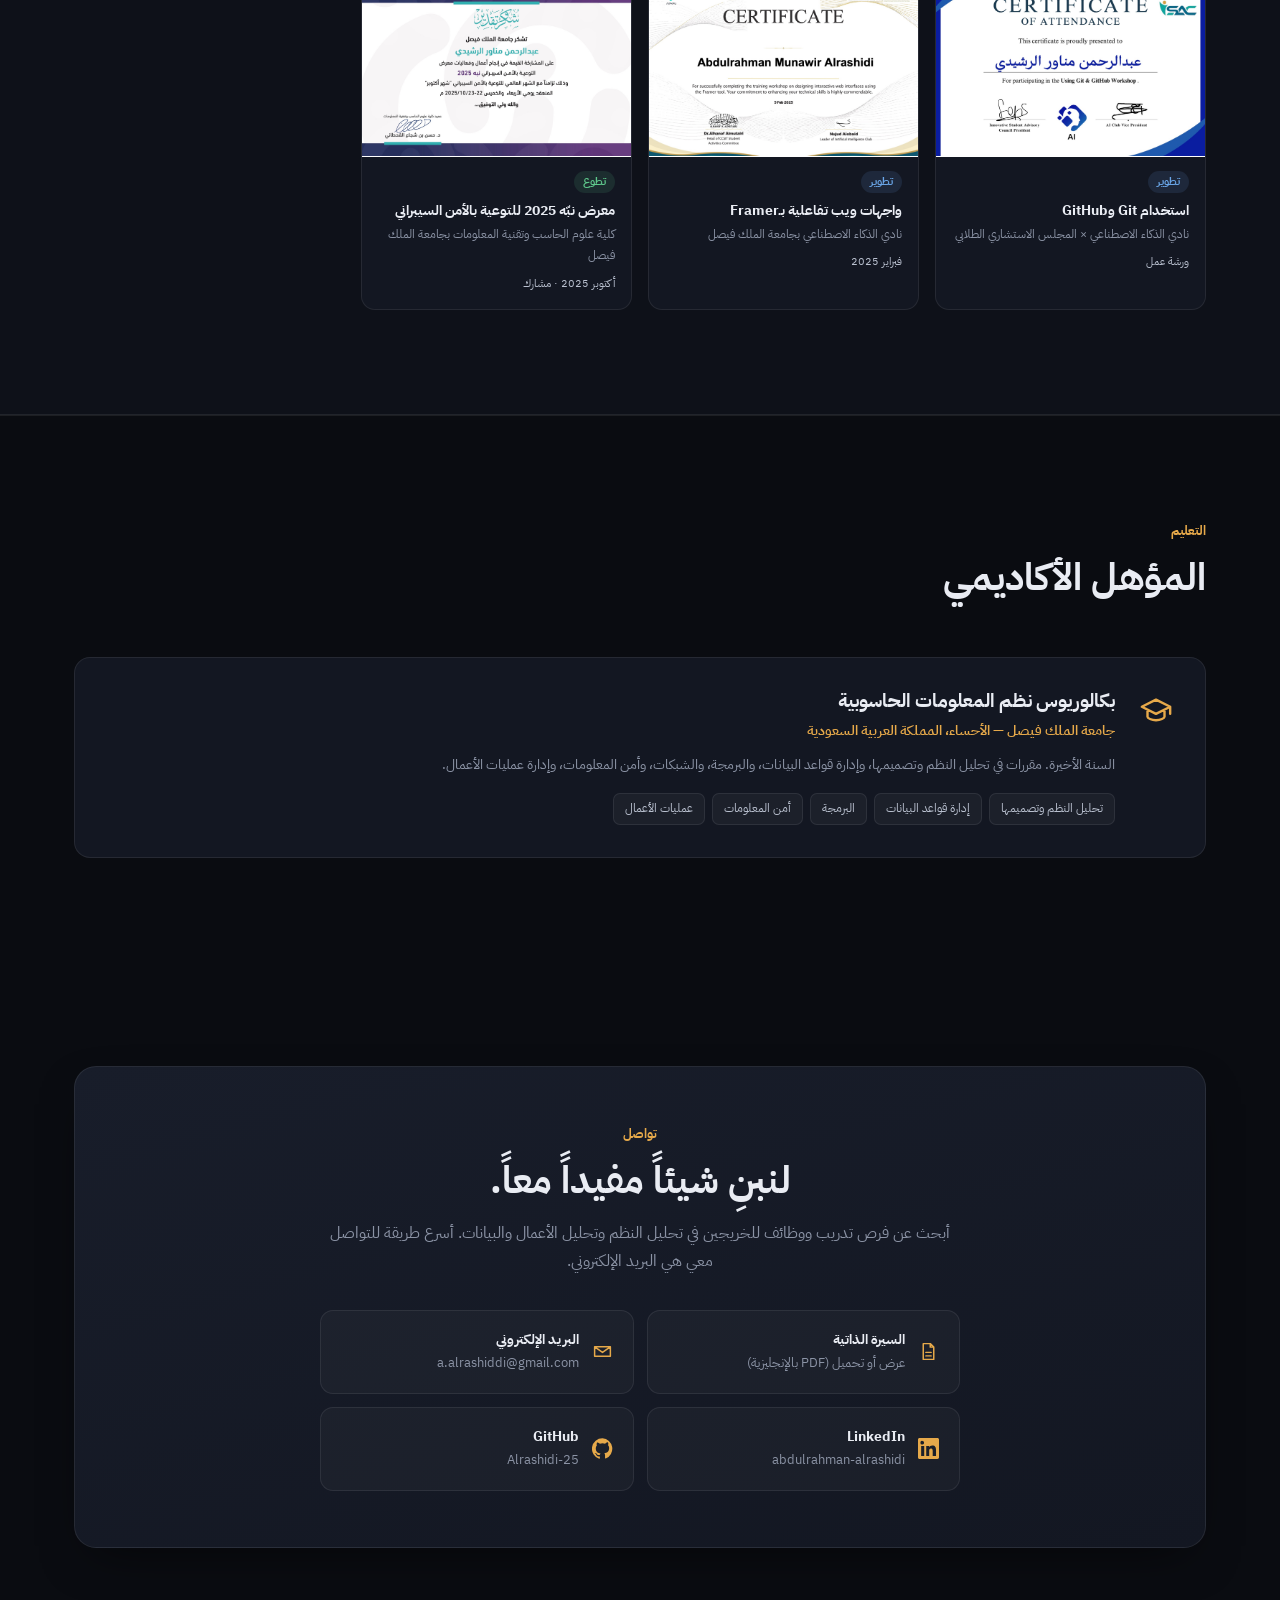
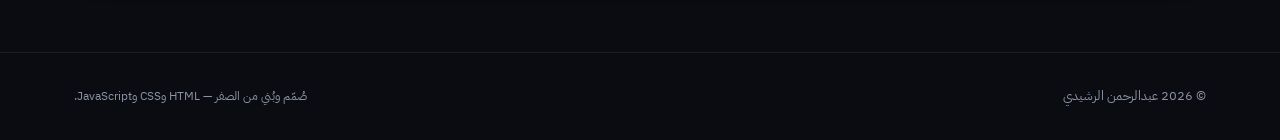
==== commit d900812d: "Add profile photo" ====
--- a/ar/index.html
+++ b/ar/index.html
@@ -130,12 +130,7 @@
 <section id="about">
   <div class="container about-grid">
     <div class="about-media" data-reveal>
-      <!-- To add a photo: drop it in assets/ then replace the block below with:
-           <div class="about-photo"><img src="../assets/profile-photo.jpg" alt="Portrait of Abdulrahman Alrashidi" loading="lazy"></div> -->
-      <div class="about-photo monogram" role="img" aria-label="عبدالرحمن الرشيدي">
-        <span class="mono-initials">AA</span>
-        <span class="mono-sub" lang="en" dir="ltr">Abdulrahman Alrashidi</span>
-      </div>
+      <div class="about-photo"><img src="../assets/profile-photo.jpg" alt="صورة عبدالرحمن الرشيدي" loading="lazy"></div>
       <div class="about-tag"><svg class="ic"><use href="#i-pin"/></svg> الأحساء، المملكة العربية السعودية</div>
     </div>
 
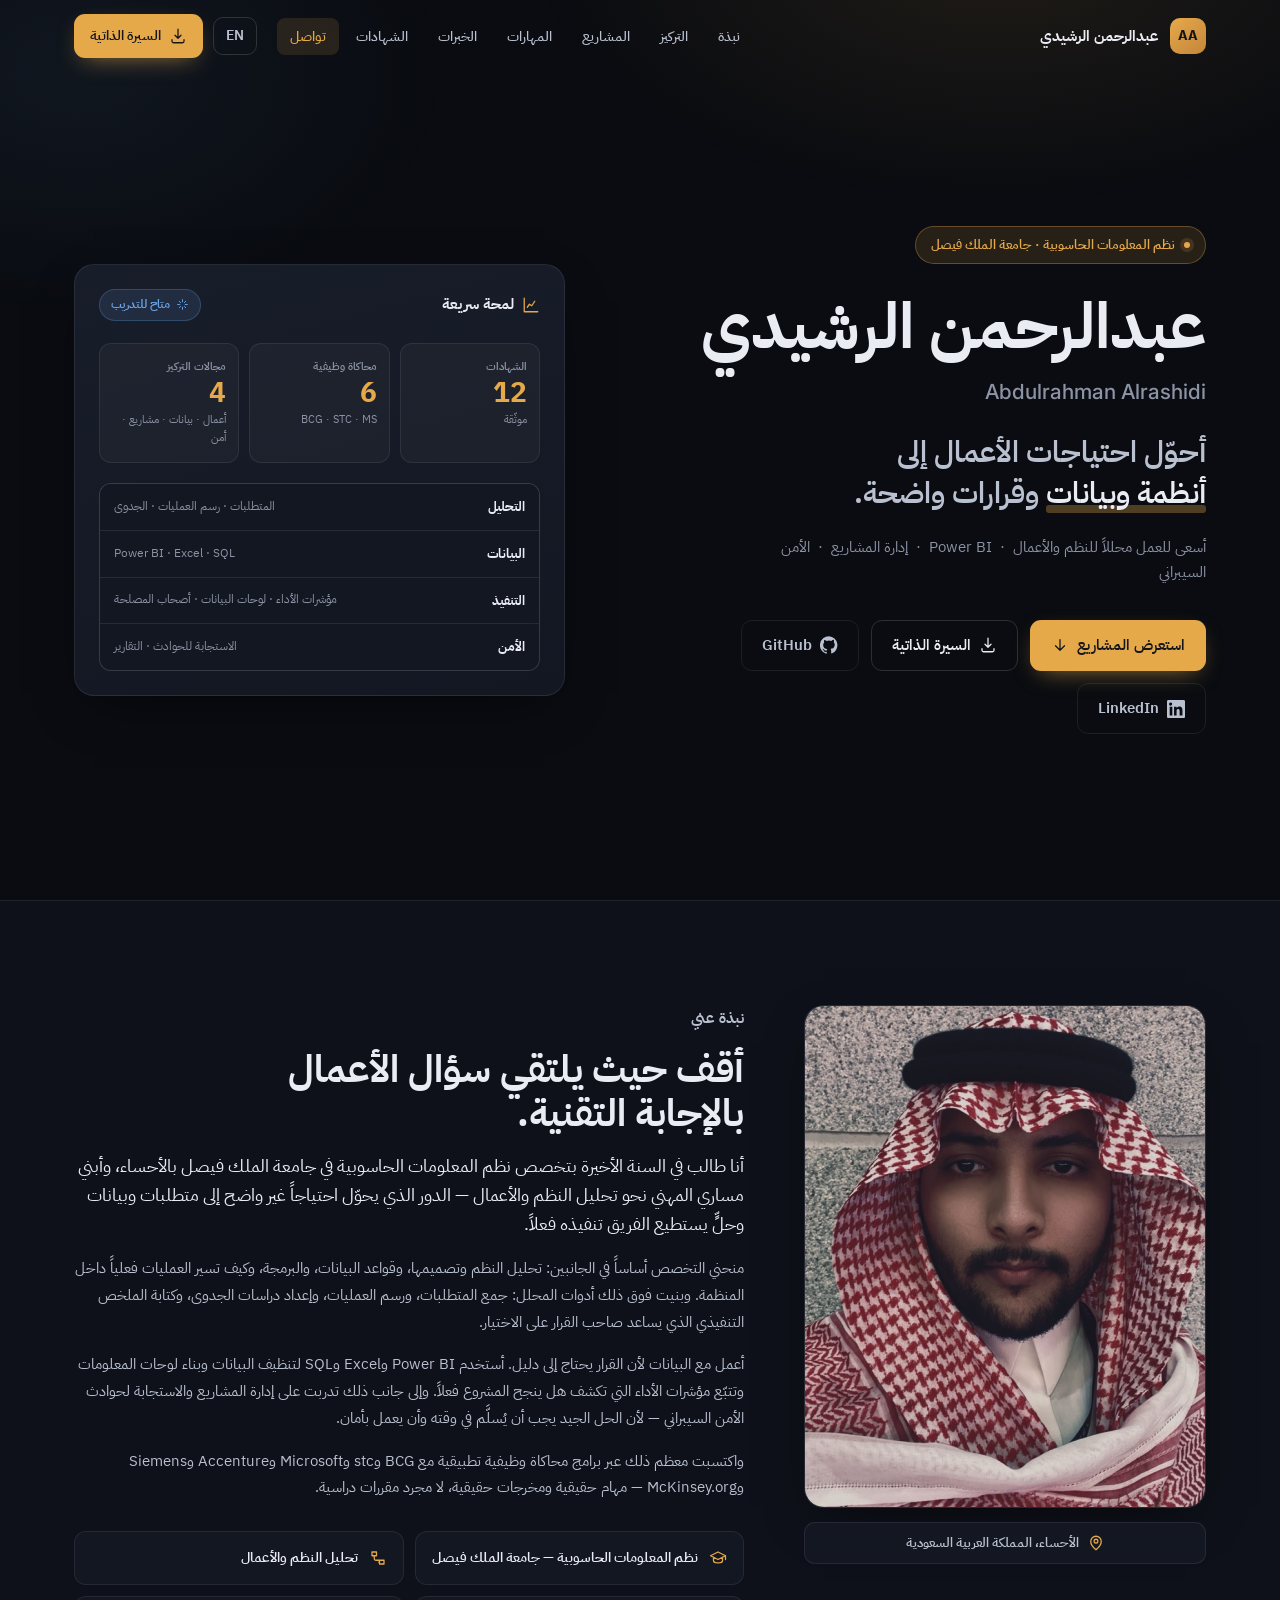
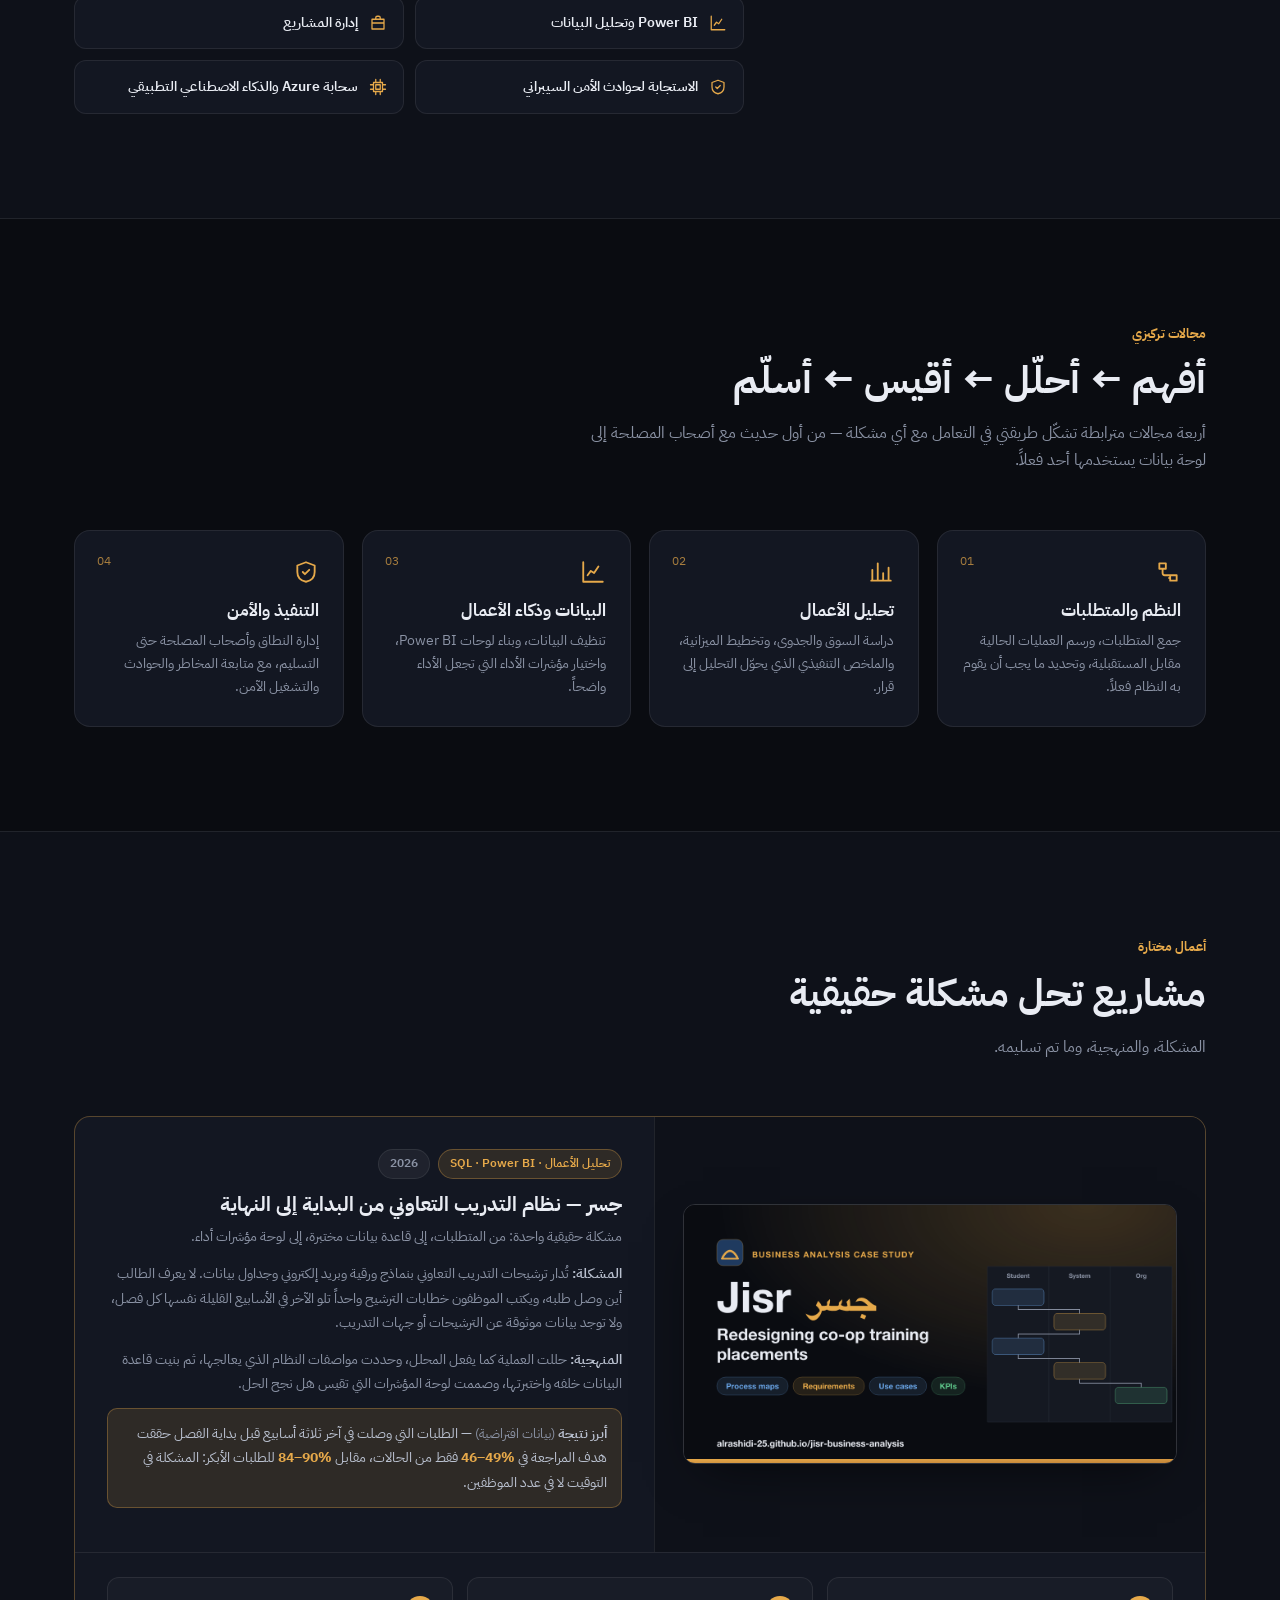
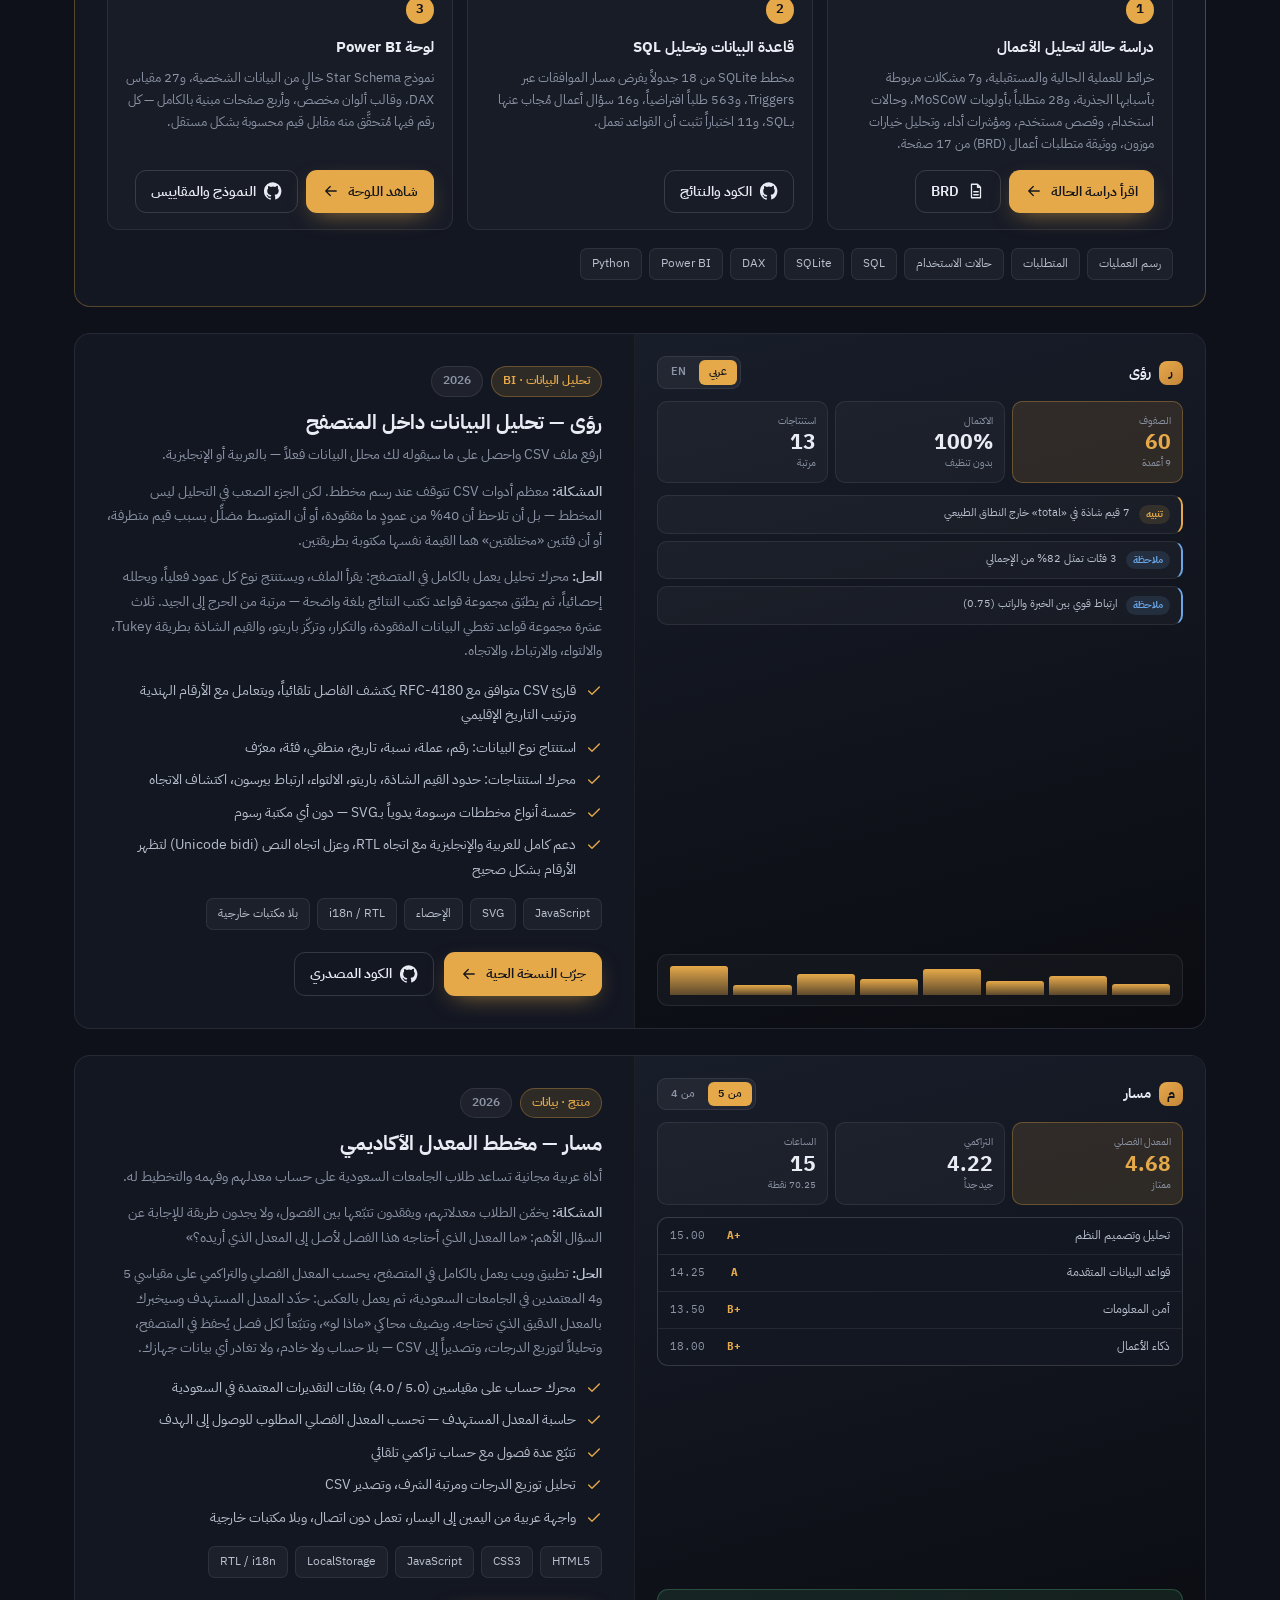
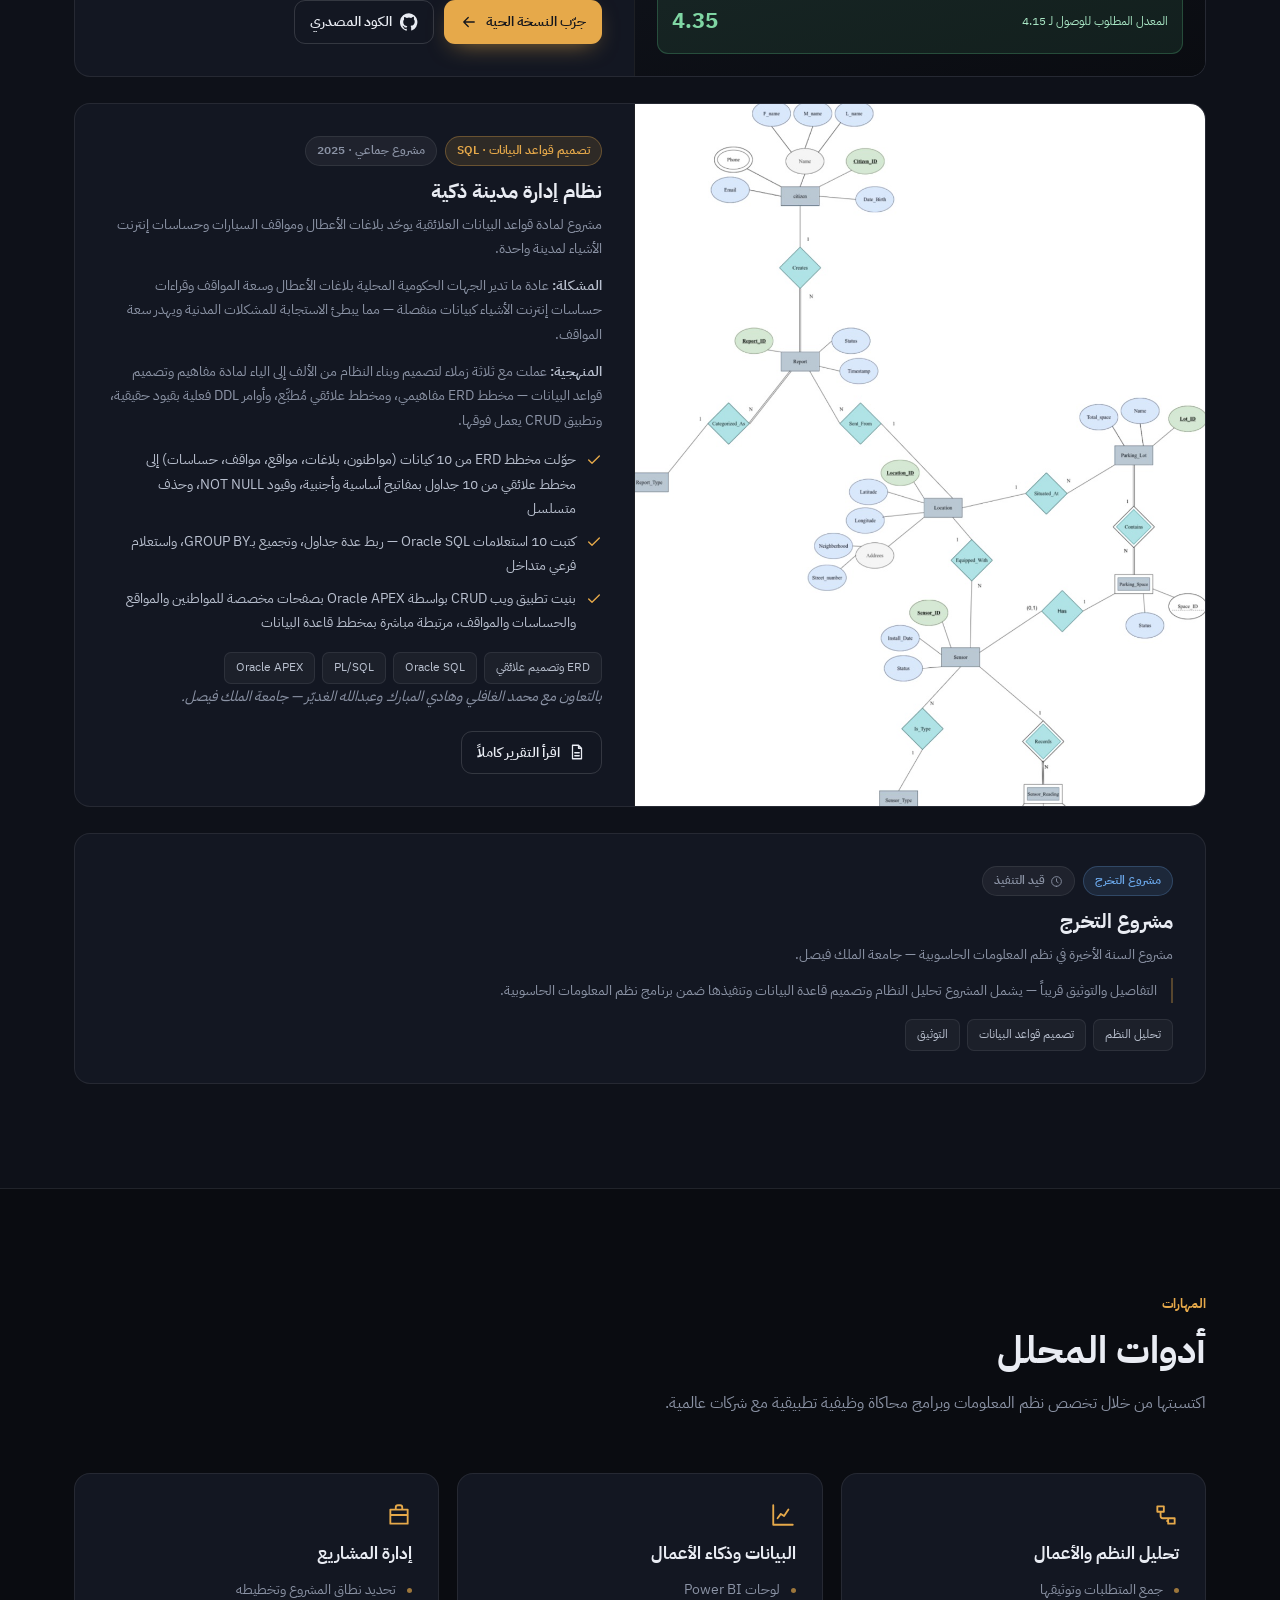
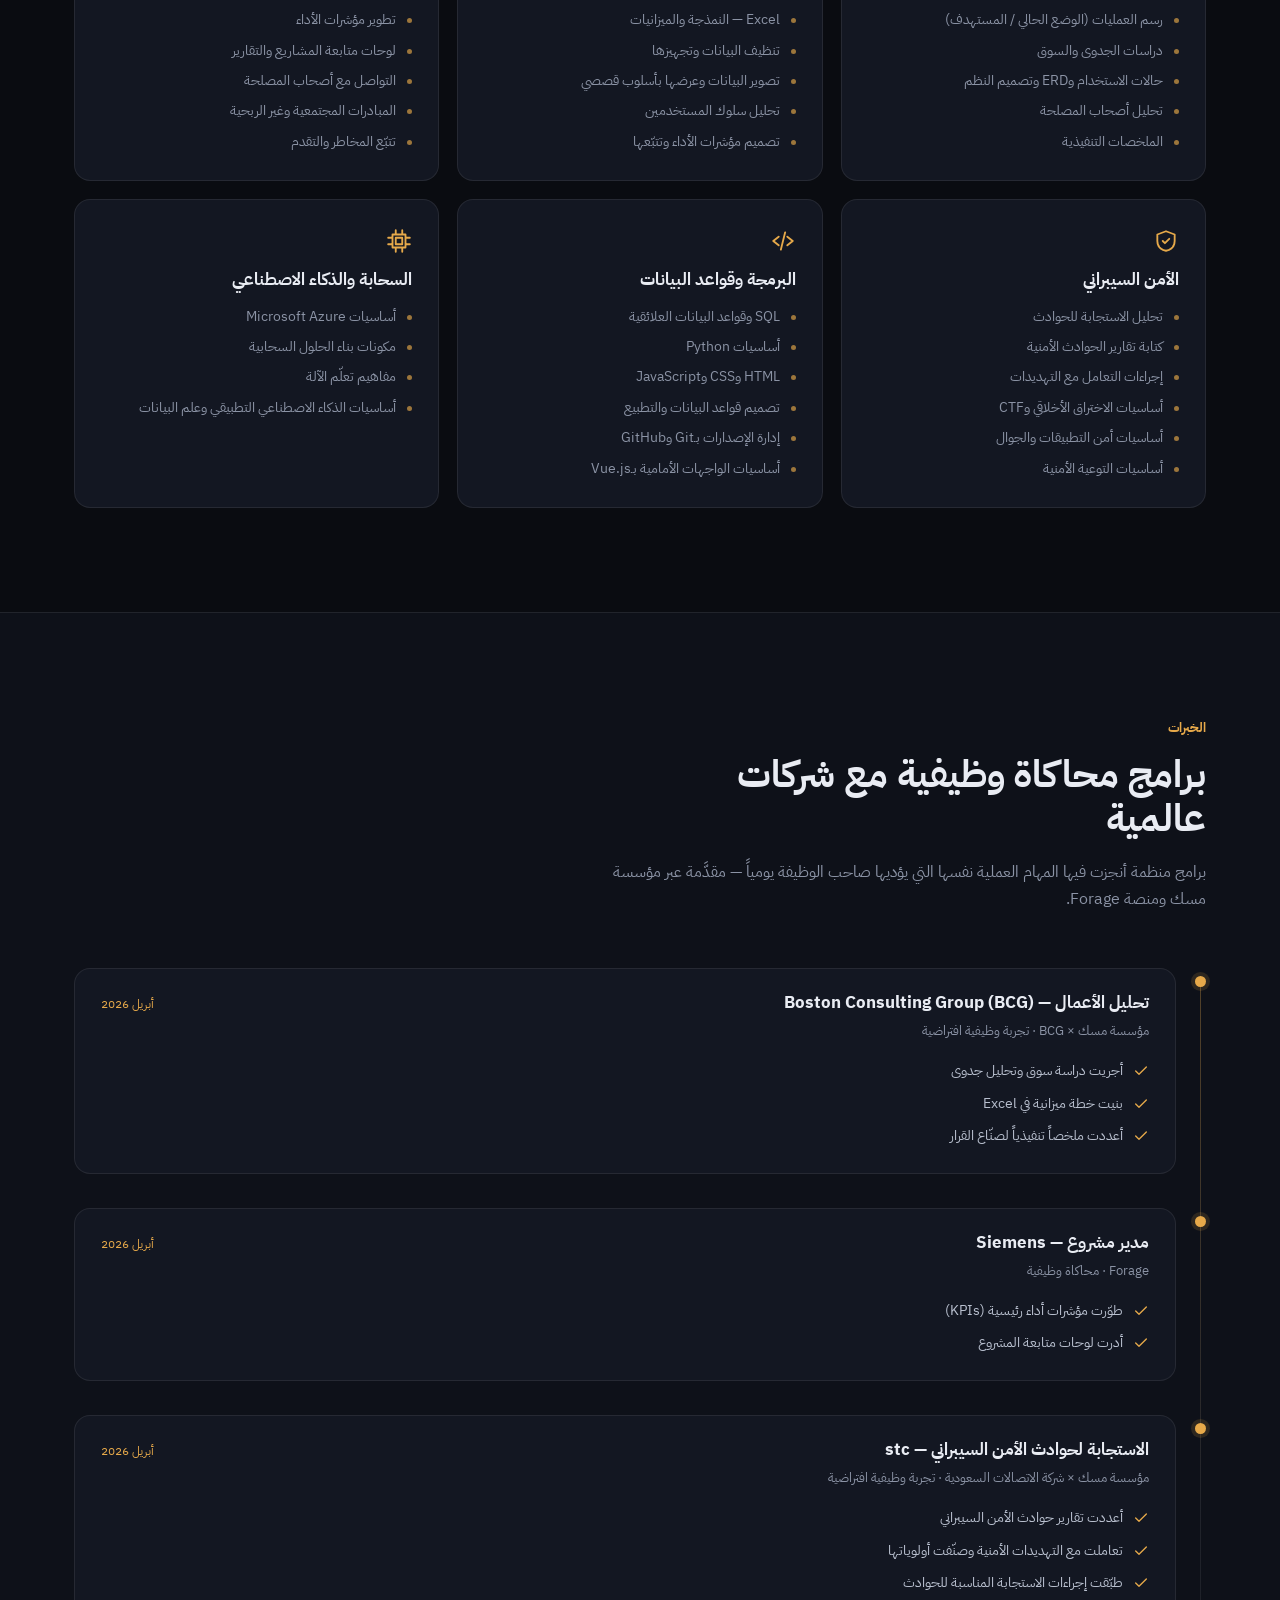
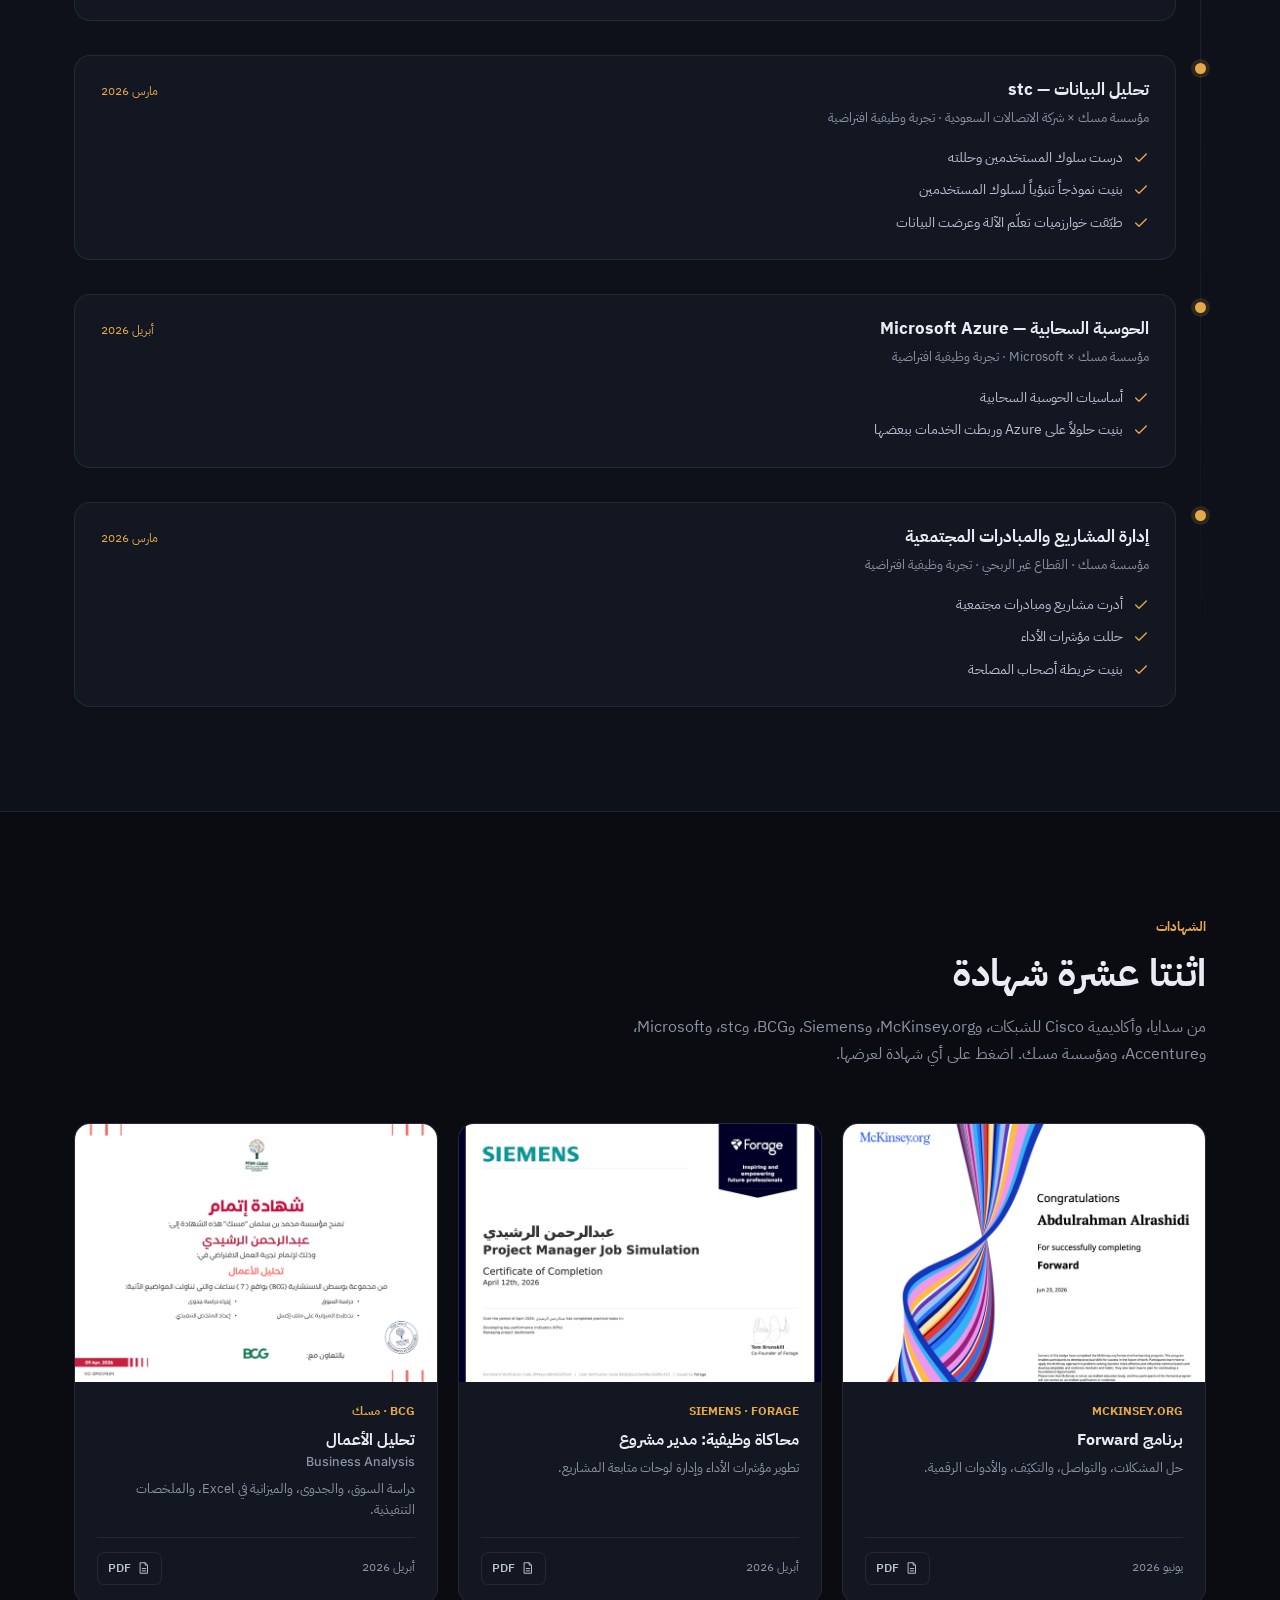
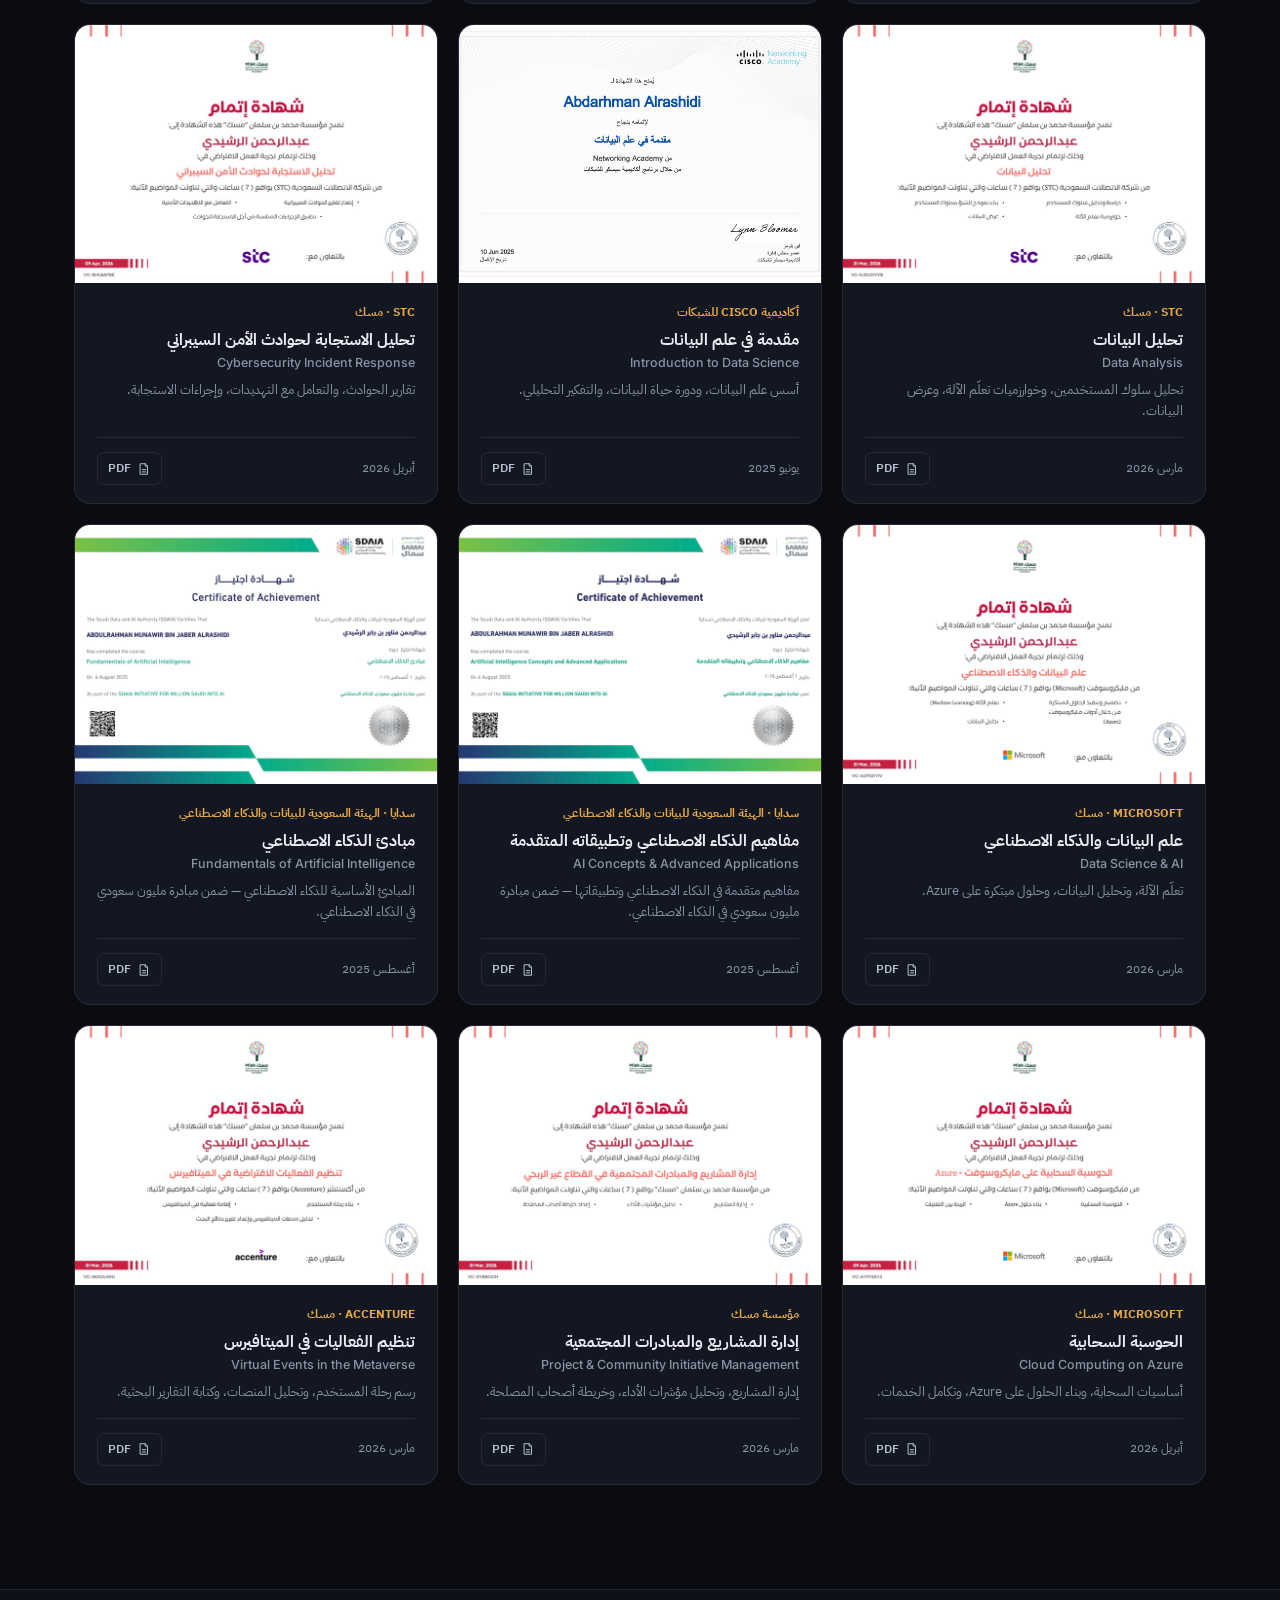
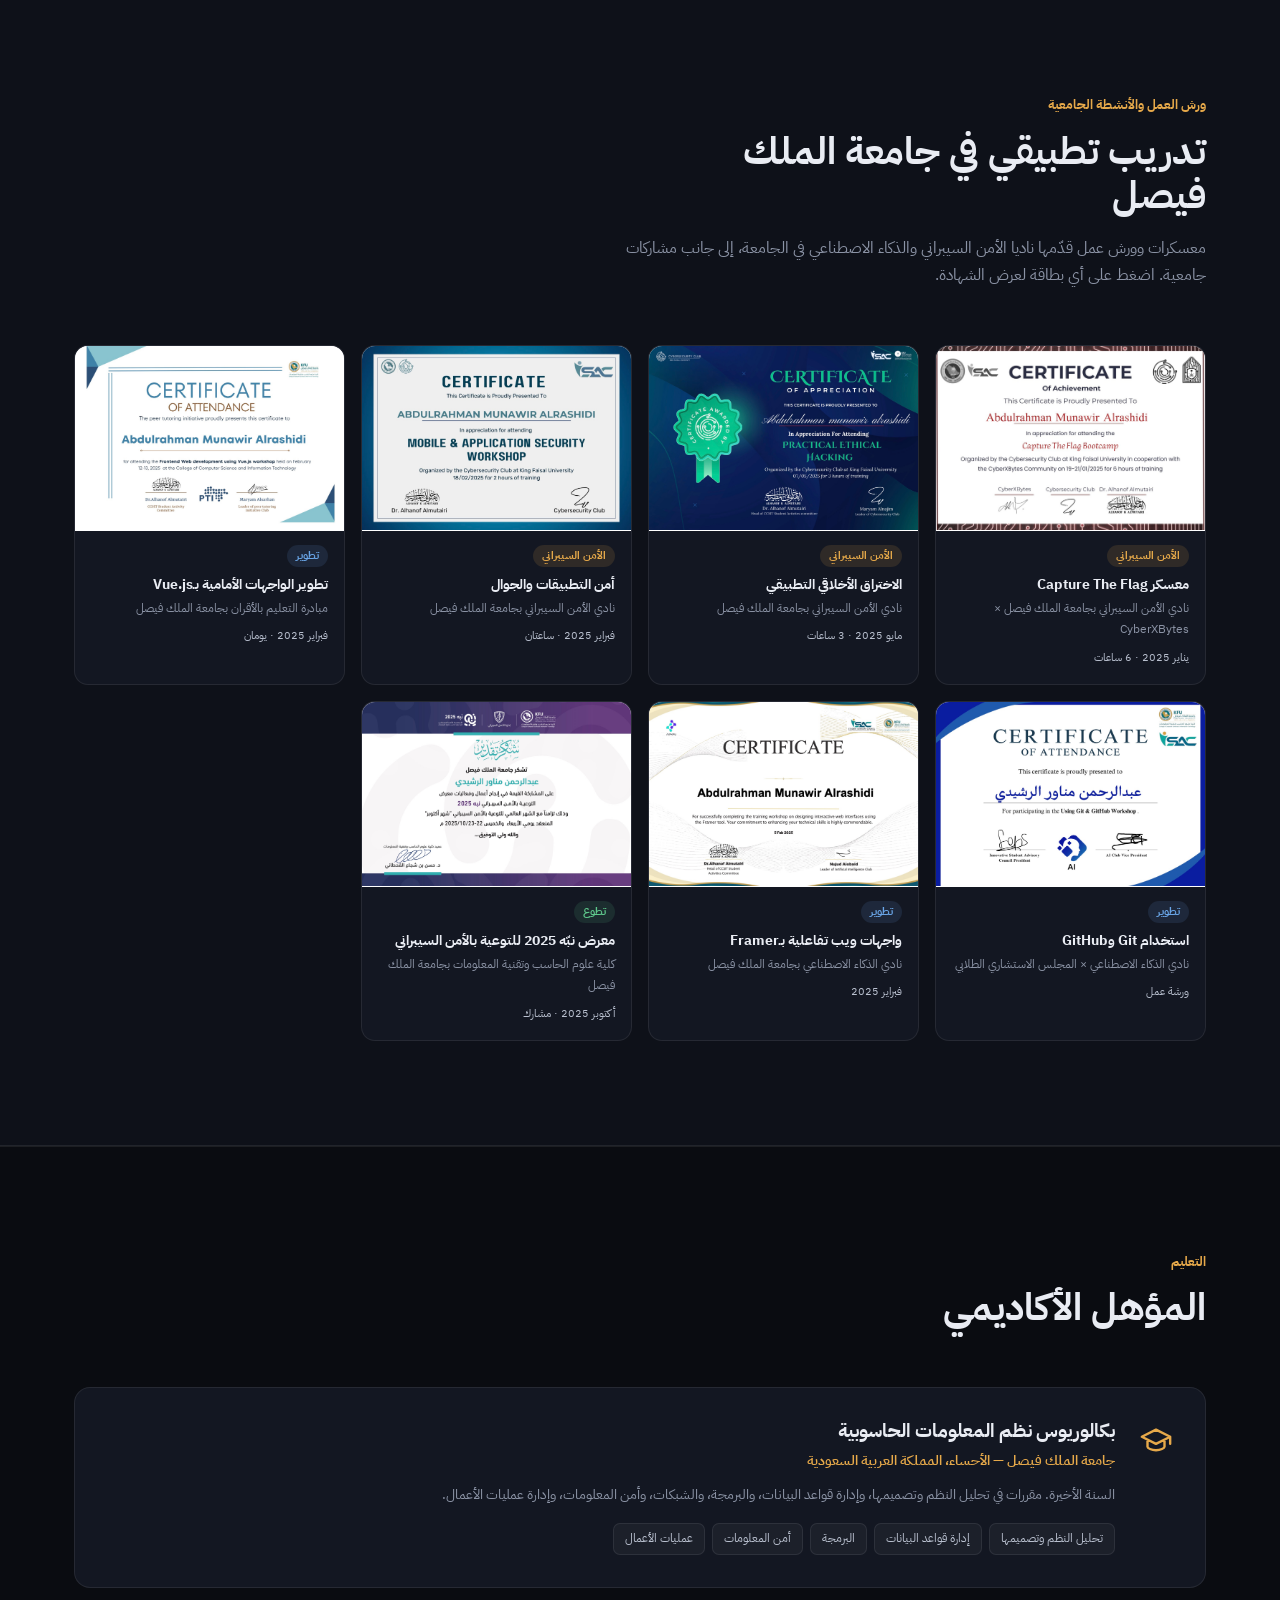
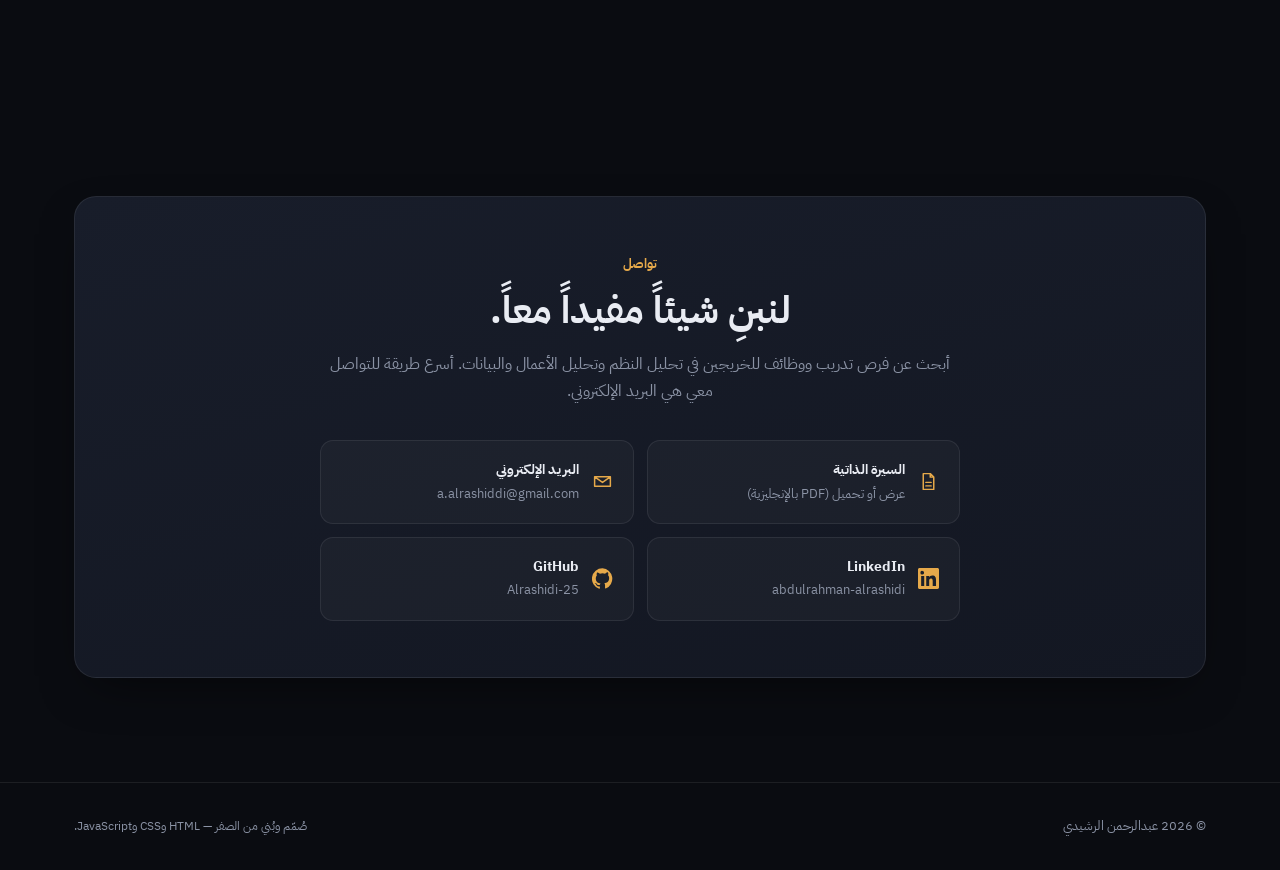
==== commit 56a6c773: "Add the Smart City Management System database project" ====
--- a/ar/index.html
+++ b/ar/index.html
@@ -355,6 +355,38 @@
         </div>
       </article>
 
+      <!-- Featured: Smart City Management System -->
+      <article class="project featured" data-reveal>
+        <div class="project-preview">
+          <button type="button" class="shot-btn" data-cert="../assets/projects/smart-city-erd.jpg" aria-label="عرض مخطط علاقات الكيانات لمشروع المدينة الذكية">
+            <img src="../assets/projects/smart-city-erd.jpg" alt="مخطط علاقات الكيانات لنظام إدارة المدينة الذكية" loading="lazy">
+            <span class="shot-zoom"><svg class="ic"><use href="#i-eye"/></svg> عرض المخطط</span>
+          </button>
+        </div>
+        <div class="project-info">
+          <div class="project-top">
+            <span class="tag tag-primary">تصميم قواعد البيانات · SQL</span>
+            <span class="tag">مشروع جماعي · 2025</span>
+          </div>
+          <h3>نظام إدارة مدينة ذكية</h3>
+          <p class="project-sub">مشروع لمادة قواعد البيانات العلائقية يوحّد بلاغات الأعطال ومواقف السيارات وحساسات إنترنت الأشياء لمدينة واحدة.</p>
+          <p><strong>المشكلة:</strong> عادة ما تدير الجهات الحكومية المحلية بلاغات الأعطال وسعة المواقف وقراءات حساسات إنترنت الأشياء كبيانات منفصلة — مما يبطئ الاستجابة للمشكلات المدنية ويهدر سعة المواقف.</p>
+          <p><strong>المنهجية:</strong> عملت مع ثلاثة زملاء لتصميم وبناء النظام من الألف إلى الياء لمادة مفاهيم وتصميم قواعد البيانات — مخطط ERD مفاهيمي، ومخطط علائقي مُطبَّع، وأوامر DDL فعلية بقيود حقيقية، وتطبيق CRUD يعمل فوقها.</p>
+          <ul class="bullets">
+            <li><svg class="ic"><use href="#i-check"/></svg> حوّلت مخطط ERD من 10 كيانات (مواطنون، بلاغات، مواقع، مواقف، حساسات) إلى مخطط علائقي من 10 جداول بمفاتيح أساسية وأجنبية، وقيود NOT NULL، وحذف متسلسل</li>
+            <li><svg class="ic"><use href="#i-check"/></svg> كتبت 10 استعلامات Oracle SQL — ربط عدة جداول، وتجميع بـGROUP BY، واستعلام فرعي متداخل</li>
+            <li><svg class="ic"><use href="#i-check"/></svg> بنيت تطبيق ويب CRUD بواسطة Oracle APEX بصفحات مخصصة للمواطنين والمواقع والحساسات والمواقف، مرتبطة مباشرة بمخطط قاعدة البيانات</li>
+          </ul>
+          <div class="stack">
+            <span class="chip">ERD وتصميم علائقي</span><span class="chip">Oracle SQL</span><span class="chip">PL/SQL</span><span class="chip">Oracle APEX</span>
+          </div>
+          <p class="team-credit">بالتعاون مع محمد الغافلي وهادي المبارك وعبدالله الغديّر — جامعة الملك فيصل.</p>
+          <div class="project-links">
+            <a href="../assets/projects/Smart_City_Report.pdf" target="_blank" rel="noopener" class="btn btn-outline btn-sm"><svg class="ic"><use href="#i-doc"/></svg> اقرأ التقرير كاملاً</a>
+          </div>
+        </div>
+      </article>
+
       <!-- Graduation project -->
       <article class="project" data-reveal>
         <div class="project-info">
--- a/style.css
+++ b/style.css
@@ -413,6 +413,7 @@
 .project-sub{color:var(--text-2);font-size:14.8px;margin:0 0 16px}
 .project-info p{color:var(--muted);font-size:14.3px;margin:0 0 12px;line-height:1.72}
 .project-info p strong{color:var(--text-2);font-weight:600}
+.team-credit{font-size:12.5px;color:var(--muted);font-style:italic;margin:2px 0 16px}
 .placeholder-note{
   border-left:2px solid var(--accent-line);padding-left:14px;
 }
